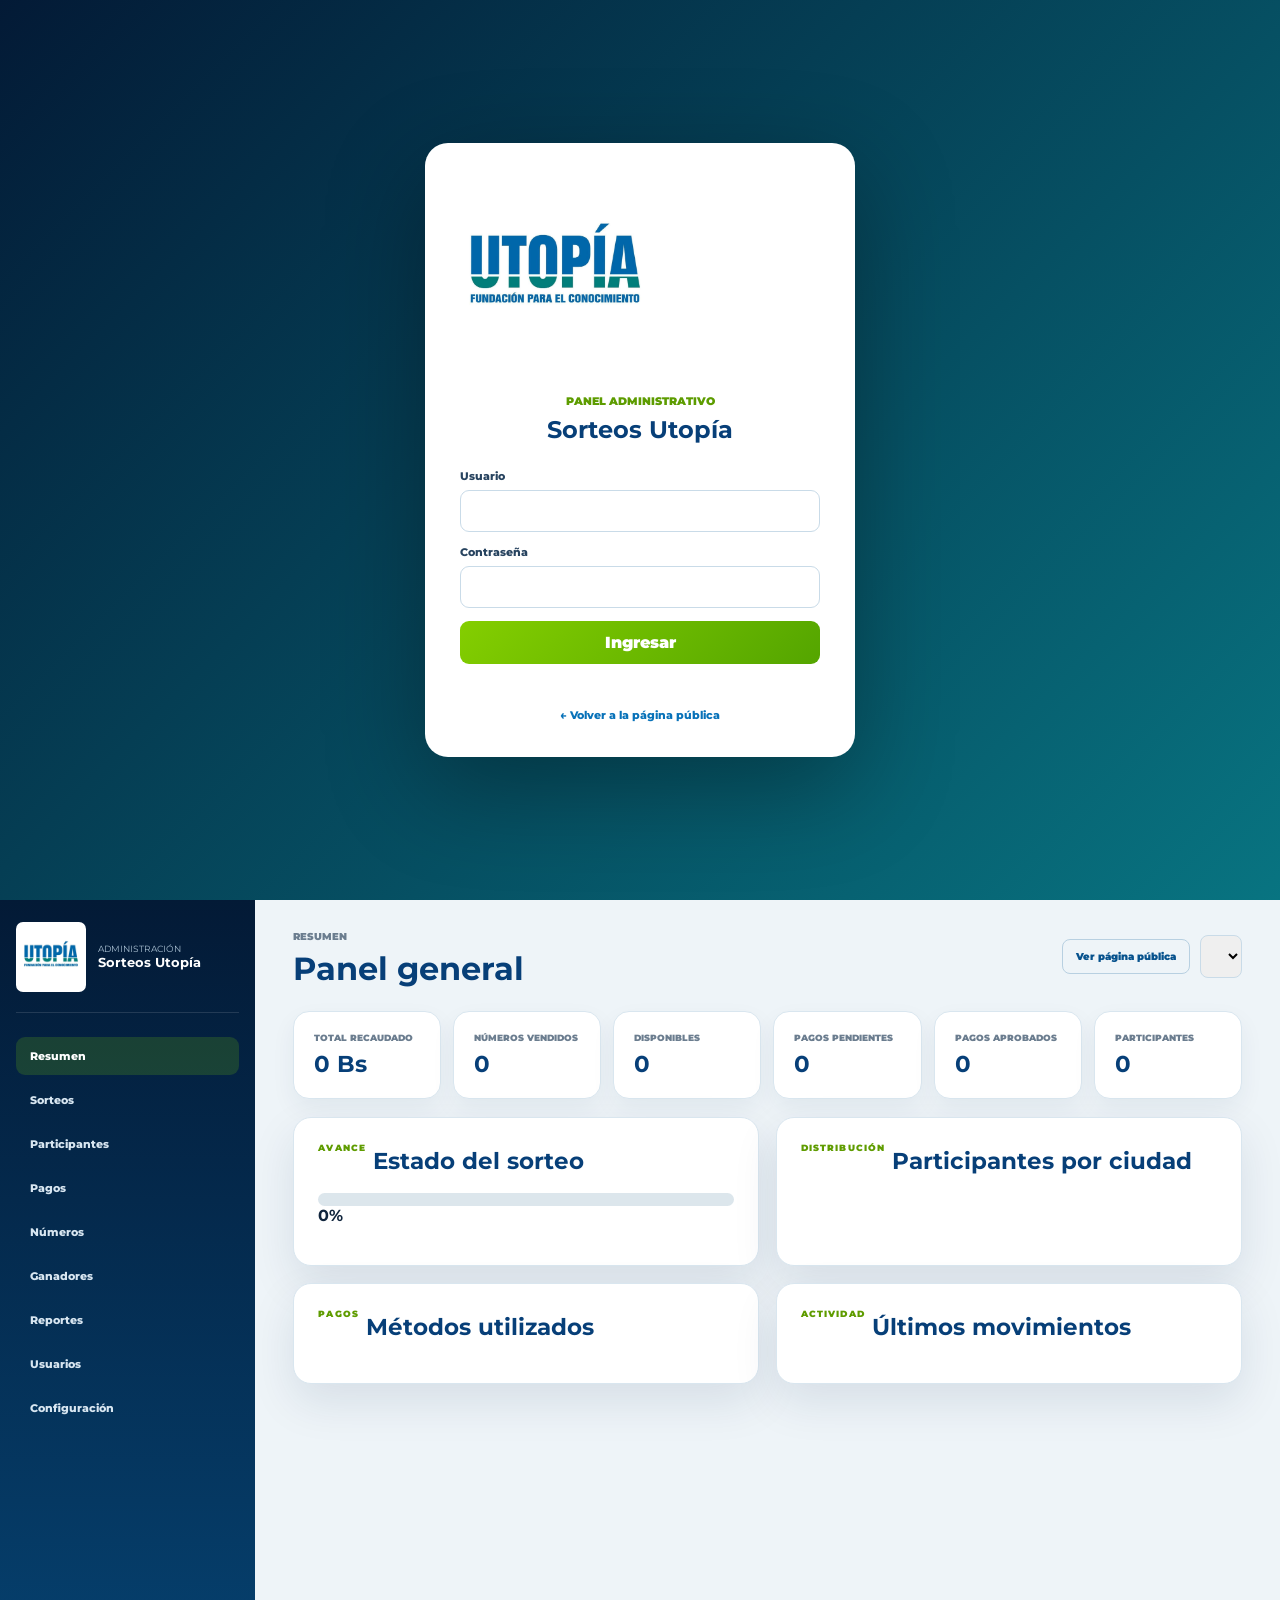
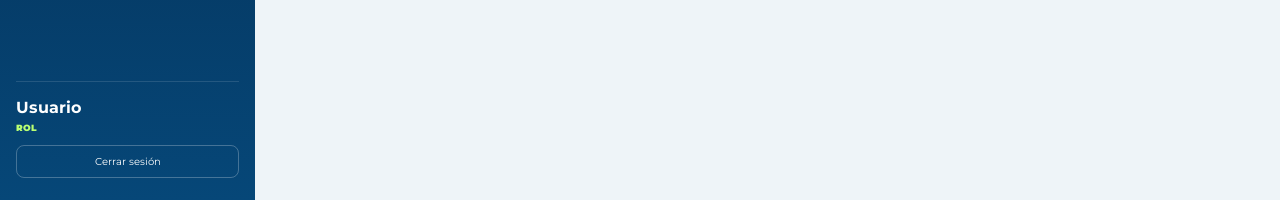
==== admin.html @ ec2469f5 "Add files via upload" ====
<!doctype html>
<html lang="es">
<head>
  <meta charset="utf-8">
  <meta name="viewport" content="width=device-width, initial-scale=1">
  <meta name="theme-color" content="#052f5f">
  <title>Administración | Sorteos Utopía</title>
  <link rel="preconnect" href="https://fonts.googleapis.com">
  <link rel="preconnect" href="https://fonts.gstatic.com" crossorigin>
  <link href="https://fonts.googleapis.com/css2?family=Montserrat:wght@400;500;600;700;800;900&display=swap" rel="stylesheet">
  <link rel="stylesheet" href="admin.css">
</head>
<body>
  <section class="login-screen" id="loginScreen">
    <form class="login-card" id="loginForm">
      <img src="assets/logo-utopia.png.jpeg" alt="Fundación Utopía">
      <span>Panel administrativo</span>
      <h1>Sorteos Utopía</h1>
      <label>Usuario<input id="loginUser" required autocomplete="username"></label>
      <label>Contraseña<input id="loginPassword" type="password" required autocomplete="current-password"></label>
      <button type="submit">Ingresar</button>
      <p id="loginMessage"></p>
      <a href="index.html">← Volver a la página pública</a>
    </form>
  </section>

  <div class="admin-shell" id="adminShell" hidden>
    <aside class="sidebar">
      <div class="sidebar-brand">
        <img src="assets/logo-utopia.png.jpeg" alt="Fundación Utopía">
        <div><small>Administración</small><strong>Sorteos Utopía</strong></div>
      </div>

      <nav id="adminNav">
        <button data-view="dashboard" class="active">Resumen</button>
        <button data-view="raffles">Sorteos</button>
        <button data-view="participants">Participantes</button>
        <button data-view="payments">Pagos</button>
        <button data-view="numbers">Números</button>
        <button data-view="winners">Ganadores</button>
        <button data-view="reports">Reportes</button>
        <button data-view="users">Usuarios</button>
        <button data-view="settings">Configuración</button>
      </nav>

      <div class="sidebar-user">
        <strong id="sessionName">Usuario</strong>
        <span id="sessionRole">ROL</span>
        <button id="logoutButton" type="button">Cerrar sesión</button>
      </div>
    </aside>

    <main class="admin-main">
      <header class="admin-header">
        <div>
          <small id="currentViewLabel">Resumen</small>
          <h1 id="currentViewTitle">Panel general</h1>
        </div>
        <div class="header-actions">
          <a href="index.html" target="_blank">Ver página pública</a>
          <select id="adminRaffleSelect"></select>
        </div>
      </header>

      <section class="admin-view active" id="view-dashboard">
        <div class="metric-grid">
          <article><small>Total recaudado</small><strong id="dashRevenue">0 Bs</strong></article>
          <article><small>Números vendidos</small><strong id="dashSold">0</strong></article>
          <article><small>Disponibles</small><strong id="dashAvailable">0</strong></article>
          <article><small>Pagos pendientes</small><strong id="dashPending">0</strong></article>
          <article><small>Pagos aprobados</small><strong id="dashApproved">0</strong></article>
          <article><small>Participantes</small><strong id="dashParticipants">0</strong></article>
        </div>

        <div class="dashboard-grid">
          <article class="panel">
            <div class="panel-heading"><div><small>Avance</small><h2>Estado del sorteo</h2></div></div>
            <div class="large-progress"><span id="dashProgressBar"></span></div>
            <strong id="dashProgressText">0%</strong>
            <div class="status-list" id="dashStatusList"></div>
          </article>

          <article class="panel">
            <div class="panel-heading"><div><small>Distribución</small><h2>Participantes por ciudad</h2></div></div>
            <div id="cityStats" class="bar-list"></div>
          </article>

          <article class="panel">
            <div class="panel-heading"><div><small>Pagos</small><h2>Métodos utilizados</h2></div></div>
            <div id="paymentMethodStats" class="bar-list"></div>
          </article>

          <article class="panel">
            <div class="panel-heading"><div><small>Actividad</small><h2>Últimos movimientos</h2></div></div>
            <div id="auditPreview" class="audit-list"></div>
          </article>
        </div>
      </section>

      <section class="admin-view" id="view-raffles">
        <div class="two-column">
          <article class="panel">
            <div class="panel-heading">
              <div><small>Configuración</small><h2>Datos del sorteo</h2></div>
              <button id="newRaffleButton" type="button">Nuevo sorteo</button>
            </div>
            <form id="raffleForm" class="admin-form">
              <input id="raffleId" type="hidden">
              <label>Nombre del sorteo<input id="raffleName" required></label>
              <label>Fecha y hora<input id="raffleDate" type="datetime-local" required></label>
              <label>Precio por número<input id="rafflePrice" type="number" min="0" step="0.01" required></label>
              <label>Moneda<input id="raffleCurrency" value="Bs" required></label>
              <label>Total de números<input id="raffleTotal" type="number" min="1" required></label>
              <label>Estado<select id="raffleStatus"><option>ACTIVO</option><option>PAUSADO</option><option>FINALIZADO</option><option>CANCELADO</option></select></label>
              <label class="full">Descripción<textarea id="raffleDescription" rows="3"></textarea></label>
              <label>Proyecto beneficiado<input id="raffleProjectTitle"></label>
              <label>Meta económica<input id="raffleGoal" type="number" min="0" step="0.01"></label>
              <label class="full">Descripción del proyecto<textarea id="raffleProjectDescription" rows="3"></textarea></label>
              <div class="form-actions full">
                <button type="submit">Guardar sorteo</button>
                <button id="duplicateRaffle" class="secondary" type="button">Duplicar</button>
              </div>
              <p id="raffleMessage" class="form-message full"></p>
            </form>
          </article>

          <article class="panel">
            <div class="panel-heading"><div><small>Premios</small><h2>Configuración de premios</h2></div></div>
            <div id="adminPrizeList"></div>
          </article>
        </div>
      </section>

      <section class="admin-view" id="view-participants">
        <article class="panel">
          <div class="panel-heading">
            <div><small>Base de datos</small><h2>Participantes</h2></div>
            <button id="exportParticipants" type="button">Descargar CSV</button>
          </div>
          <div class="filters">
            <input id="participantSearch" placeholder="Buscar por nombre, teléfono, correo o número">
            <select id="participantStatusFilter"><option value="">Todos los estados</option><option>PENDIENTE</option><option>COMPROBANTE_RECIBIDO</option><option>EN_REVISION</option><option>APROBADO</option><option>RECHAZADO</option><option>VENCIDO</option></select>
            <button id="searchParticipants" type="button">Buscar</button>
          </div>
          <div class="table-wrap"><table><thead><tr><th>Código</th><th>Participante</th><th>Números</th><th>Contacto</th><th>Estado</th><th>Fecha</th><th>Acciones</th></tr></thead><tbody id="participantsTable"></tbody></table></div>
        </article>
      </section>

      <section class="admin-view" id="view-payments">
        <article class="panel">
          <div class="panel-heading"><div><small>Validación</small><h2>Pagos y comprobantes</h2></div></div>
          <div class="filters">
            <select id="paymentStatusFilter"><option value="">Todos</option><option>COMPROBANTE_RECIBIDO</option><option>EN_REVISION</option><option>APROBADO</option><option>RECHAZADO</option><option>VENCIDO</option></select>
            <button id="refreshPayments" type="button">Actualizar</button>
          </div>
          <div id="paymentCards" class="payment-cards"></div>
        </article>
      </section>

      <section class="admin-view" id="view-numbers">
        <article class="panel">
          <div class="panel-heading"><div><small>Control</small><h2>Gestión de números</h2></div></div>
          <div class="number-admin-toolbar">
            <input id="adminNumberSearch" inputmode="numeric" placeholder="Buscar número">
            <button id="adminSearchNumber" type="button">Buscar</button>
            <button id="adminRefreshNumbers" type="button">Actualizar</button>
          </div>
          <div class="admin-legend"><span><i class="available"></i>Disponible</span><span><i class="reserved"></i>Reservado</span><span><i class="review"></i>En revisión</span><span><i class="sold"></i>Vendido</span><span><i class="blocked"></i>Bloqueado</span></div>
          <div id="adminNumberGrid" class="admin-number-grid"></div>
          <div class="ticket-pagination"><button id="adminNumberPrev" type="button">← Anterior</button><strong id="adminNumberPageLabel">Página 1</strong><button id="adminNumberNext" type="button">Siguiente →</button></div>
        </article>
      </section>

      <section class="admin-view" id="view-winners">
        <div class="two-column">
          <article class="panel">
            <div class="panel-heading"><div><small>Selección transparente</small><h2>Realizar sorteo</h2></div></div>
            <label>Premio<select id="drawPrizeSelect"></select></label>
            <div id="drawPreview" class="draw-preview"></div>
            <button id="loadDrawPreview" type="button">Preparar sorteo</button>
            <button id="runDraw" class="draw-button" type="button">Realizar sorteo</button>
            <p id="drawMessage" class="form-message"></p>
          </article>

          <article class="panel">
            <div class="panel-heading"><div><small>Publicación</small><h2>Resultados y contenidos</h2></div></div>
            <div id="resultsList"></div>
          </article>
        </div>
      </section>

      <section class="admin-view" id="view-reports">
        <article class="panel">
          <div class="panel-heading">
            <div><small>Estadísticas</small><h2>Reportes del sorteo</h2></div>
            <div><button id="reportCsv" type="button">CSV</button><button id="reportExcel" type="button">Excel</button><button id="reportPrint" type="button">Imprimir / PDF</button></div>
          </div>
          <div id="reportContent" class="report-content"></div>
        </article>
      </section>

      <section class="admin-view" id="view-users">
        <div class="two-column">
          <article class="panel">
            <div class="panel-heading"><div><small>Accesos</small><h2>Usuarios y roles</h2></div></div>
            <div id="usersTable"></div>
          </article>
          <article class="panel">
            <div class="panel-heading"><div><small>Nuevo acceso</small><h2>Crear usuario</h2></div></div>
            <form id="userForm" class="admin-form">
              <label>Usuario<input id="newUsername" required></label>
              <label>Nombre completo<input id="newUserName" required></label>
              <label>Correo<input id="newUserEmail" type="email"></label>
              <label>Rol<select id="newUserRole"><option>ADMINISTRADOR</option><option>OPERADOR</option><option>FINANZAS</option><option>COMUNICACION</option><option>AUDITOR</option></select></label>
              <label class="full">Contraseña temporal<input id="newUserPassword" type="password" required></label>
              <button type="submit" class="full">Crear usuario</button>
              <p id="userMessage" class="form-message full"></p>
            </form>
          </article>
        </div>
      </section>

      <section class="admin-view" id="view-settings">
        <div class="two-column">
          <article class="panel">
            <div class="panel-heading"><div><small>Sesión</small><h2>Seguridad</h2></div></div>
            <p>El acceso administrativo usa usuario, contraseña cifrada y sesiones temporales.</p>
            <button id="changeOwnPassword" type="button">Cambiar mi contraseña</button>
          </article>
          <article class="panel">
            <div class="panel-heading"><div><small>Auditoría</small><h2>Registro de movimientos</h2></div></div>
            <div id="auditFull" class="audit-list"></div>
          </article>
        </div>
      </section>
    </main>
  </div>

  <dialog id="participantModal" class="admin-modal">
    <form id="participantEditForm">
      <button class="modal-close" type="button" data-close-modal>×</button>
      <h2>Editar participante</h2>
      <input id="editParticipationCode" type="hidden">
      <label>Nombre<input id="editName"></label>
      <label>WhatsApp<input id="editPhone"></label>
      <label>Correo<input id="editEmail"></label>
      <label>Ciudad<input id="editCity"></label>
      <label>Cédula<input id="editIdentity"></label>
      <label>Observaciones<textarea id="editNotes" rows="3"></textarea></label>
      <button type="submit">Guardar cambios</button>
    </form>
  </dialog>

  <dialog id="numberModal" class="admin-modal">
    <div>
      <button class="modal-close" type="button" data-close-modal>×</button>
      <h2 id="numberModalTitle">Número</h2>
      <div id="numberModalInfo"></div>
      <div class="modal-actions">
        <button id="blockNumber" type="button">Bloquear</button>
        <button id="releaseNumber" type="button" class="danger">Liberar</button>
        <button id="assignNumber" type="button">Asignar manualmente</button>
      </div>
    </div>
  </dialog>

  <script src="config.js"></script>
  <script src="admin.js"></script>
</body>
</html>
---- admin.css ----
:root{--navy:#031a36;--navy2:#063b70;--blue:#0872b9;--green:#72bd00;--red:#c7372d;--yellow:#f4b400;--review:#1687d9;--text:#10253d;--muted:#6b7d8f;--line:#d9e6ef;--surface:#eef4f8;--white:#fff;--shadow:0 18px 45px rgba(3,43,82,.1)}
*{box-sizing:border-box}body{margin:0;font-family:"Montserrat",system-ui,sans-serif;color:var(--text);background:var(--surface)}button,input,select,textarea{font:inherit}button{cursor:pointer}a{text-decoration:none;color:inherit}.login-screen{min-height:100vh;display:grid;place-items:center;padding:20px;background:linear-gradient(135deg,#031a36,#087481)}.login-card{width:min(430px,100%);padding:35px;border-radius:23px;background:white;box-shadow:0 30px 100px rgba(0,0,0,.32)}.login-card img{width:190px;margin:auto}.login-card>span{display:block;margin-top:22px;color:#5d9c00;font-size:11px;font-weight:900;text-transform:uppercase;text-align:center}.login-card h1{margin:7px 0 25px;color:#073f78;text-align:center}.login-card label,.admin-form label,.admin-view label{display:grid;gap:7px;margin-bottom:13px;color:#27435f;font-size:11px;font-weight:800}.login-card input,.admin-form input,.admin-form select,.admin-form textarea,.filters input,.filters select,.number-admin-toolbar input,.admin-view>label select{width:100%;padding:13px;border:1px solid #c9dbe8;border-radius:9px;outline:none}.login-card button,.panel button,.admin-form button,.filters button,.number-admin-toolbar button{padding:12px 15px;border:0;border-radius:9px;color:white;background:#0872b9;font-weight:900}.login-card button{width:100%;background:linear-gradient(135deg,#84ce00,#54a500)}.login-card p{min-height:20px;color:#b42318;text-align:center;font-size:12px;font-weight:700}.login-card a{display:block;margin-top:12px;color:#0872b9;text-align:center;font-size:11px;font-weight:800}
.admin-shell{min-height:100vh;display:grid;grid-template-columns:255px 1fr}.sidebar{position:sticky;top:0;height:100vh;padding:22px 16px;display:grid;grid-template-rows:auto 1fr auto;color:white;background:linear-gradient(180deg,#031a36,#064778)}.sidebar-brand{display:flex;align-items:center;gap:12px;padding-bottom:20px;border-bottom:1px solid rgba(255,255,255,.12)}.sidebar-brand img{width:70px;padding:5px;border-radius:7px;background:white}.sidebar-brand div{display:grid}.sidebar-brand small{color:#a9bfd1;font-size:9px;text-transform:uppercase}.sidebar-brand strong{font-size:13px}.sidebar nav{display:grid;align-content:start;gap:6px;margin-top:24px}.sidebar nav button{padding:12px 14px;border:0;border-radius:9px;color:#d8e6f1;background:transparent;text-align:left;font-size:11px;font-weight:800}.sidebar nav button.active,.sidebar nav button:hover{color:white;background:rgba(126,208,0,.18)}.sidebar-user{padding-top:16px;border-top:1px solid rgba(255,255,255,.12);display:grid;gap:5px}.sidebar-user span{color:#baff72;font-size:9px;font-weight:900}.sidebar-user button{margin-top:7px;padding:9px;border:1px solid rgba(255,255,255,.25);border-radius:8px;color:white;background:transparent;font-size:10px}
.admin-main{padding:25px clamp(18px,3vw,44px) 60px;min-width:0}.admin-header{display:flex;justify-content:space-between;align-items:center;gap:20px;margin-bottom:23px}.admin-header small{color:#6b7d8f;font-size:10px;font-weight:900;text-transform:uppercase}.admin-header h1{margin:5px 0 0;color:#073f78}.header-actions{display:flex;align-items:center;gap:10px}.header-actions a{padding:10px 13px;border:1px solid #b8d0e1;border-radius:8px;color:#07528d;font-size:10px;font-weight:900}.header-actions select{padding:10px;border:1px solid #c9dbe8;border-radius:8px}
.admin-view{display:none}.admin-view.active{display:block}.metric-grid{display:grid;grid-template-columns:repeat(6,1fr);gap:12px;margin-bottom:18px}.metric-grid article{padding:20px;border:1px solid var(--line);border-radius:16px;background:white;box-shadow:0 10px 25px rgba(3,43,82,.06)}.metric-grid small{display:block;color:var(--muted);font-size:9px;font-weight:900;text-transform:uppercase}.metric-grid strong{display:block;margin-top:7px;color:#073f78;font-size:23px}
.dashboard-grid{display:grid;grid-template-columns:repeat(2,1fr);gap:17px}.panel{padding:24px;border:1px solid var(--line);border-radius:18px;background:white;box-shadow:var(--shadow)}.panel-heading{display:flex;justify-content:space-between;align-items:center;gap:16px;margin-bottom:18px}.panel-heading small{color:#5f9c00;font-size:9px;font-weight:900;text-transform:uppercase;letter-spacing:.12em}.panel-heading h2{margin:5px 0 0;color:#073f78;font-size:23px}.panel-heading>div:last-child{display:flex;gap:7px}.panel button.secondary{color:#07528d;background:#edf5fa;border:1px solid #b8d1e2}.large-progress{height:13px;overflow:hidden;border-radius:99px;background:#dce6ec}.large-progress span{display:block;height:100%;width:0;background:linear-gradient(90deg,#008c88,#72bd00)}.status-list,.bar-list,.audit-list{display:grid;gap:9px;margin-top:16px}.status-list div,.bar-list div,.audit-list article{padding:10px 12px;border-radius:9px;background:#f4f8fb}.status-list div,.bar-list div{display:flex;justify-content:space-between;gap:15px;font-size:11px}.audit-list article{font-size:10px;line-height:1.5}.audit-list strong{display:block;color:#073f78}.two-column{display:grid;grid-template-columns:1.1fr .9fr;gap:18px}.admin-form{display:grid;grid-template-columns:repeat(2,1fr);gap:12px}.admin-form label{margin:0}.admin-form .full{grid-column:1/-1}.form-actions{display:flex;gap:8px}.form-message{min-height:20px;color:#b42318;font-size:11px;font-weight:800}.filters{display:grid;grid-template-columns:1fr 220px auto;gap:9px;margin-bottom:16px}.table-wrap{overflow-x:auto}table{width:100%;border-collapse:collapse}th,td{padding:12px 10px;border-bottom:1px solid #e3ebf1;text-align:left;font-size:10px;vertical-align:top}th{color:#4f667b;background:#f3f7fa;text-transform:uppercase}.table-actions{display:flex;flex-wrap:wrap;gap:5px}.table-actions button{padding:6px 8px;font-size:9px}.payment-cards{display:grid;grid-template-columns:repeat(2,1fr);gap:13px}.payment-card{padding:17px;border:1px solid var(--line);border-radius:14px;background:#f9fbfc}.payment-card header{display:flex;justify-content:space-between;gap:15px}.payment-card h3{margin:0;color:#073f78;font-size:15px}.payment-card p{color:var(--muted);font-size:10px;line-height:1.5}.payment-card .actions{display:flex;flex-wrap:wrap;gap:6px}.payment-card .approve{background:#4aa600}.payment-card .reject{background:#c7372d}.payment-card .review{background:#1687d9}.number-admin-toolbar{display:grid;grid-template-columns:1fr auto auto;gap:8px;margin-bottom:13px}.admin-legend{display:flex;flex-wrap:wrap;gap:12px;margin-bottom:13px}.admin-legend span{display:flex;align-items:center;gap:6px;font-size:10px;font-weight:800;color:#536779}.admin-legend i{width:12px;height:12px;border-radius:3px}.available{background:#72bd00}.reserved{background:#f4b400}.review{background:#1687d9}.sold{background:#c7372d}.blocked{background:#7c8793}.admin-number-grid{display:grid;grid-template-columns:repeat(10,1fr);gap:7px}.admin-number-grid button{min-height:42px;padding:5px;border:0;border-radius:8px;color:white;font-size:10px;font-weight:900}.ticket-pagination{display:flex;justify-content:space-between;align-items:center;margin-top:14px}.draw-preview{margin:14px 0;padding:17px;border-radius:13px;background:#eef6fa}.draw-preview dl{display:grid;gap:8px}.draw-preview dl div{display:flex;justify-content:space-between}.draw-button{width:100%;margin-top:10px;padding:17px!important;background:linear-gradient(135deg,#84ce00,#54a500)!important}.result-card{padding:16px;margin-bottom:11px;border:1px solid var(--line);border-radius:13px}.result-card h3{margin:0;color:#073f78}.result-card textarea{width:100%;margin-top:9px;padding:10px;border:1px solid #c9dbe8;border-radius:8px}.result-card .actions{display:flex;flex-wrap:wrap;gap:6px;margin-top:8px}.report-content{display:grid;grid-template-columns:repeat(3,1fr);gap:12px}.report-card{padding:17px;border:1px solid var(--line);border-radius:13px}.report-card small{color:var(--muted);font-size:9px;font-weight:900;text-transform:uppercase}.report-card strong{display:block;margin-top:6px;color:#073f78;font-size:22px}.user-row{display:grid;grid-template-columns:1fr auto;gap:12px;padding:13px;border-bottom:1px solid #e3ebf1}.user-row small{color:var(--muted)}.admin-modal{width:min(560px,calc(100% - 25px));padding:0;border:0;border-radius:18px}.admin-modal::backdrop{background:rgba(2,18,38,.72)}.admin-modal>form,.admin-modal>div{position:relative;padding:27px}.admin-modal h2{color:#073f78}.modal-close{position:absolute;right:12px;top:11px;width:38px;height:38px;border:0;border-radius:50%;background:#eaf3f8;color:#073f78;font-size:24px}.modal-actions{display:flex;flex-wrap:wrap;gap:8px}.modal-actions .danger{background:#c7372d}
@media print{.sidebar,.admin-header,.panel-heading button,.header-actions{display:none!important}.admin-shell{display:block}.admin-main{padding:0}.admin-view{display:none!important}#view-reports{display:block!important}.panel{box-shadow:none;border:0}}
@media(max-width:1100px){.metric-grid{grid-template-columns:repeat(3,1fr)}.two-column{grid-template-columns:1fr}.payment-cards{grid-template-columns:1fr}.admin-number-grid{grid-template-columns:repeat(8,1fr)}}
@media(max-width:800px){.admin-shell{grid-template-columns:1fr}.sidebar{position:static;height:auto;grid-template-rows:auto auto auto}.sidebar nav{grid-template-columns:repeat(3,1fr)}.sidebar nav button{text-align:center}.admin-header{align-items:flex-start;flex-direction:column}.metric-grid{grid-template-columns:repeat(2,1fr)}.dashboard-grid{grid-template-columns:1fr}.filters{grid-template-columns:1fr}.admin-form{grid-template-columns:1fr}.admin-form .full{grid-column:auto}.admin-number-grid{grid-template-columns:repeat(5,1fr)}.report-content{grid-template-columns:1fr 1fr}}
@media(max-width:520px){.sidebar nav{grid-template-columns:repeat(2,1fr)}.admin-main{padding-inline:12px}.metric-grid{grid-template-columns:1fr}.report-content{grid-template-columns:1fr}}
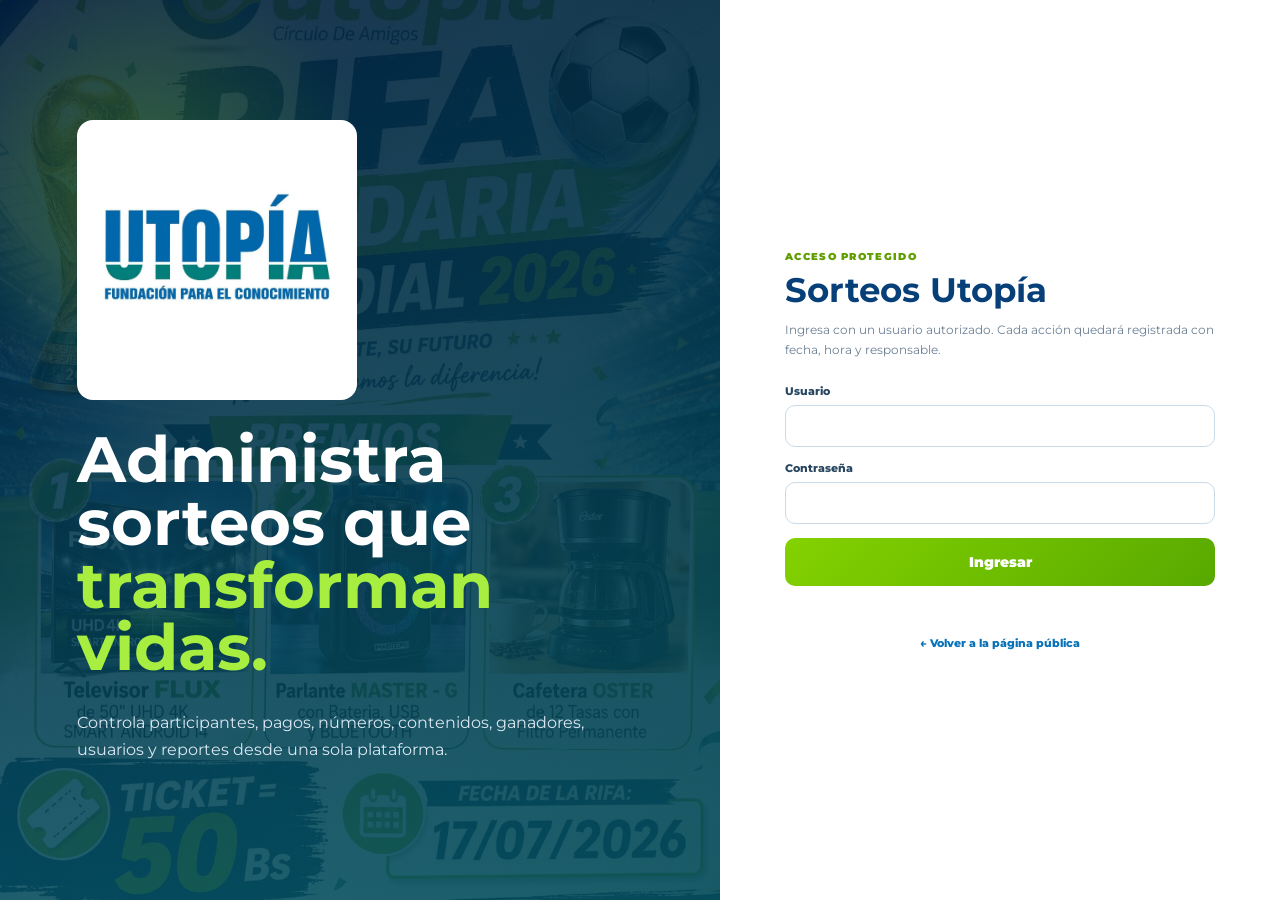
==== commit 7b9022aa: "Update admin.html" ====
--- a/admin.html
+++ b/admin.html
@@ -4,24 +4,81 @@
   <meta charset="utf-8">
   <meta name="viewport" content="width=device-width, initial-scale=1">
   <meta name="theme-color" content="#052f5f">
-  <title>Administración | Sorteos Utopía</title>
+  <meta name="description" content="Panel administrativo de Sorteos Utopía">
+  <title>Panel administrativo | Sorteos Utopía</title>
   <link rel="preconnect" href="https://fonts.googleapis.com">
   <link rel="preconnect" href="https://fonts.gstatic.com" crossorigin>
   <link href="https://fonts.googleapis.com/css2?family=Montserrat:wght@400;500;600;700;800;900&display=swap" rel="stylesheet">
-  <link rel="stylesheet" href="admin.css">
+  <style>
+    :root{
+      --navy:#03254b;--navy-2:#063e72;--blue:#0b70b7;--teal:#078985;
+      --green:#78c900;--green-dark:#599b00;--red:#c9362d;--yellow:#f0b400;
+      --review:#1686d9;--gray:#7d8997;--text:#123a69;--muted:#6b7f94;
+      --line:#d8e5ee;--surface:#eef4f8;--white:#fff;--shadow:0 18px 45px rgba(3,43,82,.10);
+    }
+    *{box-sizing:border-box}
+    [hidden]{display:none!important}
+    html{scroll-behavior:smooth}
+    body{margin:0;font-family:"Montserrat",system-ui,sans-serif;color:var(--text);background:var(--surface)}
+    button,input,select,textarea{font:inherit}
+    button{cursor:pointer}
+    button:disabled{opacity:.55;cursor:not-allowed}
+    a{text-decoration:none;color:inherit}
+    img{display:block;max-width:100%}
+    .sr-only{position:absolute;width:1px;height:1px;overflow:hidden;clip:rect(0,0,0,0)}
+    .toast{position:fixed;right:18px;bottom:18px;z-index:1000;max-width:430px;padding:14px 17px;border-radius:14px;color:white;background:#064b7b;box-shadow:0 18px 40px rgba(0,0,0,.25);font-size:12px;font-weight:700;transform:translateY(130%);opacity:0;transition:.25s}
+    .toast.show{transform:translateY(0);opacity:1}.toast.error{background:#a7251f}.toast.success{background:#368900}
+
+    /* LOGIN */
+    .login-screen{min-height:100vh;display:grid;grid-template-columns:minmax(0,1fr) minmax(420px,560px);background:linear-gradient(135deg,#021b37,#076273)}
+    .login-visual{position:relative;overflow:hidden;padding:clamp(35px,6vw,90px);display:grid;align-content:center;color:white;background:radial-gradient(circle at 20% 20%,rgba(126,209,0,.27),transparent 24%),linear-gradient(145deg,rgba(2,28,58,.9),rgba(6,102,112,.88)),url('assets/rifa-solidaria-2026.png') center/cover}
+    .login-visual:after{content:"";position:absolute;inset:0;background:linear-gradient(90deg,transparent,rgba(2,20,42,.28))}
+    .login-visual>*{position:relative;z-index:1}.login-visual img{width:min(280px,70%);padding:14px;border-radius:16px;background:white}.login-visual h2{max-width:780px;margin:28px 0 14px;font-size:clamp(35px,5vw,72px);line-height:.98}.login-visual h2 span{color:#a7ee41}.login-visual p{max-width:650px;color:#d9e7f2;line-height:1.7}
+    .login-panel{display:grid;place-items:center;padding:26px;background:white}.login-card{width:min(100%,430px)}.login-card>span{display:block;color:#609e00;font-size:10px;font-weight:900;text-transform:uppercase;letter-spacing:.13em}.login-card h1{margin:6px 0 9px;color:#073f78;font-size:34px}.login-card>p{margin:0 0 25px;color:var(--muted);line-height:1.6;font-size:12px}.login-card label,.form-label{display:grid;gap:7px;margin-bottom:14px;color:#294761;font-size:11px;font-weight:800}.login-card input,.input,.select,.textarea{width:100%;padding:13px;border:1px solid #c9dbe8;border-radius:10px;outline:none;color:var(--text);background:white}.login-card input:focus,.input:focus,.select:focus,.textarea:focus{border-color:#0b70b7;box-shadow:0 0 0 3px rgba(11,112,183,.1)}.login-card button,.btn{display:inline-flex;align-items:center;justify-content:center;gap:7px;padding:12px 15px;border:0;border-radius:10px;color:white;background:#0b70b7;font-size:11px;font-weight:900}.login-card>button{width:100%;padding:15px;background:linear-gradient(135deg,#84d200,#58a900);font-size:14px}.login-message{min-height:22px;margin:12px 0!important;color:#b42318!important;text-align:center;font-weight:800}.login-card a{display:block;margin-top:16px;color:#0872b9;text-align:center;font-size:11px;font-weight:800}
+
+    /* LAYOUT */
+    .admin-shell{min-height:100vh;display:grid;grid-template-columns:270px minmax(0,1fr)}
+    .sidebar{position:sticky;top:0;height:100vh;display:grid;grid-template-rows:auto 1fr auto;padding:22px 16px;color:white;background:linear-gradient(180deg,#021d3d,#064875)}
+    .sidebar-brand{display:flex;align-items:center;gap:12px;padding:0 4px 20px;border-bottom:1px solid rgba(255,255,255,.12)}.sidebar-brand img{width:72px;height:72px;object-fit:contain;padding:6px;border-radius:10px;background:white}.sidebar-brand small{display:block;color:#9eb7cc;font-size:8px;text-transform:uppercase}.sidebar-brand strong{font-size:13px}
+    .sidebar nav{display:grid;align-content:start;gap:5px;margin-top:20px;overflow:auto}.sidebar nav button{display:flex;align-items:center;gap:10px;padding:12px 14px;border:0;border-radius:10px;color:#d7e5f0;background:transparent;text-align:left;font-size:11px;font-weight:800}.sidebar nav button:hover,.sidebar nav button.active{color:white;background:rgba(123,205,0,.18)}.nav-icon{width:22px;text-align:center;font-size:15px}
+    .sidebar-user{padding:16px 6px 0;border-top:1px solid rgba(255,255,255,.12)}.sidebar-user strong{display:block}.sidebar-user span{display:block;margin-top:3px;color:#baff72;font-size:9px;font-weight:900}.sidebar-user button{width:100%;margin-top:10px;padding:9px;border:1px solid rgba(255,255,255,.25);border-radius:9px;color:white;background:transparent;font-size:10px}
+    .admin-main{min-width:0;padding:24px clamp(16px,3vw,42px) 60px}.admin-header{position:sticky;top:0;z-index:25;display:flex;align-items:center;justify-content:space-between;gap:18px;margin:-24px calc(clamp(16px,3vw,42px)*-1) 23px;padding:17px clamp(16px,3vw,42px);border-bottom:1px solid var(--line);background:rgba(238,244,248,.94);backdrop-filter:blur(12px)}.admin-header small{color:var(--muted);font-size:9px;font-weight:900;text-transform:uppercase;letter-spacing:.12em}.admin-header h1{margin:4px 0 0;color:#073f78;font-size:clamp(24px,3vw,36px)}.header-actions{display:flex;align-items:center;gap:9px}.header-actions a,.header-actions button,.header-actions select{padding:10px 12px;border:1px solid #bfd3e1;border-radius:9px;color:#07528d;background:white;font-size:10px;font-weight:900}.mobile-menu{display:none!important}.admin-view{display:none}.admin-view.active{display:block}
+
+    /* COMMON */
+    .metric-grid{display:grid;grid-template-columns:repeat(4,minmax(0,1fr));gap:12px;margin-bottom:18px}.metric-card{position:relative;overflow:hidden;min-height:115px;padding:18px;border:1px solid var(--line);border-radius:18px;background:white;box-shadow:0 10px 26px rgba(3,43,82,.06)}.metric-card:after{content:"";position:absolute;right:-15px;bottom:-22px;width:80px;height:80px;border-radius:50%;background:rgba(8,114,185,.06)}.metric-card small{display:block;color:var(--muted);font-size:8px;font-weight:900;text-transform:uppercase;letter-spacing:.08em}.metric-card strong{display:block;margin-top:9px;color:#073f78;font-size:25px}.metric-card em{display:block;margin-top:5px;color:#5b7286;font-size:9px;font-style:normal}.dashboard-grid,.two-column{display:grid;grid-template-columns:repeat(2,minmax(0,1fr));gap:17px}.panel{padding:22px;border:1px solid var(--line);border-radius:19px;background:white;box-shadow:var(--shadow)}.panel-heading{display:flex;justify-content:space-between;align-items:center;gap:12px;margin-bottom:17px}.panel-heading small{display:block;color:#629f00;font-size:8px;font-weight:900;text-transform:uppercase;letter-spacing:.13em}.panel-heading h2{margin:5px 0 0;color:#073f78;font-size:22px}.panel-heading-actions{display:flex;flex-wrap:wrap;gap:7px}.btn{padding:10px 12px}.btn.green{background:#62aa00}.btn.red{background:#bd3028}.btn.yellow{color:#604900;background:#f0b400}.btn.gray{color:#07528d;background:#edf5fa;border:1px solid #bdd3e2}.btn.dark{background:#052f5f}.btn.small{padding:7px 9px;font-size:9px}.btn.full{width:100%}.button-row{display:flex;flex-wrap:wrap;gap:8px}.status-list,.bar-list,.audit-list{display:grid;gap:8px}.status-row,.bar-row,.audit-item{padding:10px 12px;border-radius:10px;background:#f3f7fa}.status-row,.bar-row{display:flex;justify-content:space-between;gap:15px;font-size:11px}.audit-item{font-size:10px;line-height:1.5}.audit-item strong{display:block;color:#073f78}.large-progress{height:13px;overflow:hidden;border-radius:999px;background:#dce6ec}.large-progress span{display:block;height:100%;width:0;background:linear-gradient(90deg,#008c88,#72bd00)}.progress-text{display:block;margin-top:9px;color:#073f78;font-size:25px}.empty{padding:24px;border:1px dashed #bfd0dc;border-radius:13px;color:var(--muted);text-align:center;font-size:11px}
+    .admin-form{display:grid;grid-template-columns:repeat(2,minmax(0,1fr));gap:12px}.admin-form .full{grid-column:1/-1}.admin-form label,.modal-form label{display:grid;gap:7px;color:#294761;font-size:10px;font-weight:800}.admin-form input,.admin-form select,.admin-form textarea,.filters input,.filters select,.toolbar input,.toolbar select,.modal-form input,.modal-form select,.modal-form textarea{width:100%;padding:12px;border:1px solid #c9dbe8;border-radius:9px;outline:none;background:white;color:var(--text)}.admin-form input:focus,.admin-form select:focus,.admin-form textarea:focus,.filters input:focus,.filters select:focus,.toolbar input:focus,.toolbar select:focus,.modal-form input:focus,.modal-form select:focus,.modal-form textarea:focus{border-color:#0872b9;box-shadow:0 0 0 3px rgba(8,114,185,.09)}.form-message{min-height:20px;margin:8px 0 0;color:#b42318;font-size:10px;font-weight:800}.help{margin:3px 0 0;color:var(--muted);font-size:9px;line-height:1.5}.code-preview{display:flex;align-items:center;gap:7px;padding:10px;border:1px solid #d4e1eb;border-radius:10px;background:#f6f9fb}.code-preview span{width:37px;height:47px;display:grid;place-items:center;border-radius:8px;color:white;background:linear-gradient(180deg,#263e56,#071321);font-size:23px;font-weight:900}.filters,.toolbar{display:grid;grid-template-columns:1fr 220px auto;gap:9px;margin-bottom:15px}.table-wrap{overflow:auto;border:1px solid var(--line);border-radius:12px}table{width:100%;border-collapse:collapse;background:white}th,td{padding:11px 9px;border-bottom:1px solid #e4ebf0;text-align:left;font-size:9px;vertical-align:top}th{position:sticky;top:0;color:#50667a;background:#f2f6f9;text-transform:uppercase;z-index:1}.table-actions{display:flex;flex-wrap:wrap;gap:4px}.badge{display:inline-flex;padding:5px 8px;border-radius:999px;font-size:8px;font-weight:900}.badge.green{color:#2d6b00;background:#e8f6d6}.badge.blue{color:#07508a;background:#dceefb}.badge.yellow{color:#6c5100;background:#fff1bd}.badge.red{color:#91231d;background:#f9d8d4}.badge.gray{color:#4e5d69;background:#e6ebef}
+    .payment-cards,.content-grid,.prize-list,.result-list{display:grid;grid-template-columns:repeat(2,minmax(0,1fr));gap:12px}.payment-card,.content-card,.prize-card,.result-card{padding:16px;border:1px solid var(--line);border-radius:15px;background:#f9fbfc}.payment-card header,.content-card header,.prize-card header,.result-card header{display:flex;justify-content:space-between;gap:12px}.payment-card h3,.content-card h3,.prize-card h3,.result-card h3{margin:0;color:#073f78;font-size:15px}.payment-card p,.content-card p,.prize-card p,.result-card p{color:var(--muted);font-size:10px;line-height:1.55}.card-image{width:100%;height:160px;object-fit:cover;margin:10px 0;border-radius:11px;background:#e7edf2}.proof-link{display:inline-flex;margin-top:5px;color:#0872b9;font-size:10px;font-weight:900}.image-upload{display:grid;grid-template-columns:1fr auto;gap:7px;margin-top:8px}.image-upload input{font-size:9px}.inline-form{display:grid;gap:8px}.inline-form input,.inline-form textarea{width:100%;padding:10px;border:1px solid #c9dbe8;border-radius:8px}.inline-form textarea{min-height:76px}.inline-form .two{display:grid;grid-template-columns:90px 1fr;gap:8px}.number-grid{display:grid;grid-template-columns:repeat(10,minmax(0,1fr));gap:7px}.number-button{min-height:43px;padding:5px;border:0;border-radius:8px;color:white;font-size:10px;font-weight:900}.number-button.available{background:#72bd00}.number-button.reserved{background:#f0b400}.number-button.review{background:#1687d9}.number-button.sold{background:#c7372d}.number-button.blocked{background:#7c8793}.legend{display:flex;flex-wrap:wrap;gap:11px;margin-bottom:12px}.legend span{display:flex;align-items:center;gap:6px;color:#536779;font-size:9px;font-weight:800}.legend i{width:12px;height:12px;border-radius:3px}.pagination{display:flex;justify-content:space-between;align-items:center;margin-top:13px}.draw-preview{margin:13px 0;padding:15px;border-radius:12px;background:#eef6fa}.draw-preview dl{display:grid;gap:8px;margin:0}.draw-preview dl div{display:flex;justify-content:space-between;gap:14px}.draw-preview dt{color:var(--muted);font-size:10px}.draw-preview dd{margin:0;font-size:10px;font-weight:800}.draw-button{width:100%;padding:16px!important;background:linear-gradient(135deg,#84ce00,#54a500)!important}.result-card textarea{width:100%;min-height:115px;padding:10px;border:1px solid #c9dbe8;border-radius:8px}.report-content{display:grid;grid-template-columns:repeat(4,minmax(0,1fr));gap:11px}.report-card{padding:16px;border:1px solid var(--line);border-radius:13px}.report-card small{display:block;color:var(--muted);font-size:8px;font-weight:900;text-transform:uppercase}.report-card strong{display:block;margin-top:7px;color:#073f78;font-size:21px}.user-row{display:grid;grid-template-columns:1fr auto;gap:10px;padding:12px;border-bottom:1px solid #e4ebf0}.user-row small{color:var(--muted)}
+
+    /* MODALS */
+    dialog{width:min(590px,calc(100% - 24px));padding:0;border:0;border-radius:20px;box-shadow:0 30px 90px rgba(0,0,0,.32)}dialog::backdrop{background:rgba(2,18,38,.72);backdrop-filter:blur(5px)}.modal-body{position:relative;padding:25px}.modal-close{position:absolute;right:12px;top:11px;width:38px;height:38px;border:0;border-radius:50%;color:#073f78;background:#eaf3f8;font-size:23px}.modal-body h2{margin:0 0 20px;color:#073f78}.modal-form{display:grid;grid-template-columns:repeat(2,minmax(0,1fr));gap:11px}.modal-form .full{grid-column:1/-1}.modal-actions{display:flex;flex-wrap:wrap;gap:8px;margin-top:15px}
+
+    @media print{.sidebar,.admin-header,.panel-heading-actions,.no-print{display:none!important}.admin-shell{display:block}.admin-main{padding:0}.admin-view{display:none!important}#view-reports{display:block!important}.panel{box-shadow:none;border:0}.report-content{grid-template-columns:repeat(3,1fr)}}
+    @media(max-width:1180px){.metric-grid{grid-template-columns:repeat(3,1fr)}.report-content{grid-template-columns:repeat(3,1fr)}.number-grid{grid-template-columns:repeat(8,1fr)}}
+    @media(max-width:950px){.login-screen{grid-template-columns:1fr}.login-visual{display:none}.admin-shell{grid-template-columns:1fr}.sidebar{position:static;height:auto;grid-template-rows:auto auto auto}.sidebar nav{grid-template-columns:repeat(3,1fr)}.sidebar nav button{justify-content:center;text-align:center}.admin-header{position:static;margin:-24px -16px 22px;padding:14px 16px}.mobile-menu{display:inline-flex!important}.metric-grid{grid-template-columns:repeat(2,1fr)}.two-column,.dashboard-grid{grid-template-columns:1fr}.payment-cards,.content-grid,.prize-list,.result-list{grid-template-columns:1fr}.report-content{grid-template-columns:repeat(2,1fr)}}
+    @media(max-width:620px){.admin-main{padding:18px 10px 50px}.admin-header{align-items:flex-start;flex-direction:column;margin:-18px -10px 18px}.header-actions{width:100%;flex-wrap:wrap}.header-actions select{flex:1}.sidebar{padding:14px 10px}.sidebar-brand img{width:58px;height:58px}.sidebar nav{grid-template-columns:repeat(2,1fr)}.sidebar nav button{font-size:9px}.metric-grid,.admin-form,.modal-form,.report-content{grid-template-columns:1fr}.admin-form .full,.modal-form .full{grid-column:auto}.filters,.toolbar{grid-template-columns:1fr}.number-grid{grid-template-columns:repeat(5,1fr)}.panel{padding:16px}.panel-heading{align-items:flex-start;flex-direction:column}.panel-heading-actions{width:100%}.panel-heading-actions .btn{flex:1}.image-upload{grid-template-columns:1fr}.login-panel{padding:20px}.login-card h1{font-size:29px}}
+  </style>
 </head>
 <body>
+  <div id="toast" class="toast" role="status"></div>
+
   <section class="login-screen" id="loginScreen">
-    <form class="login-card" id="loginForm">
+    <div class="login-visual">
       <img src="assets/logo-utopia.png.jpeg" alt="Fundación Utopía">
-      <span>Panel administrativo</span>
-      <h1>Sorteos Utopía</h1>
-      <label>Usuario<input id="loginUser" required autocomplete="username"></label>
-      <label>Contraseña<input id="loginPassword" type="password" required autocomplete="current-password"></label>
-      <button type="submit">Ingresar</button>
-      <p id="loginMessage"></p>
-      <a href="index.html">← Volver a la página pública</a>
-    </form>
+      <h2>Administra sorteos que <span>transforman vidas.</span></h2>
+      <p>Controla participantes, pagos, números, contenidos, ganadores, usuarios y reportes desde una sola plataforma.</p>
+    </div>
+    <div class="login-panel">
+      <form class="login-card" id="loginForm">
+        <span>Acceso protegido</span>
+        <h1>Sorteos Utopía</h1>
+        <p>Ingresa con un usuario autorizado. Cada acción quedará registrada con fecha, hora y responsable.</p>
+        <label>Usuario<input id="loginUser" required autocomplete="username"></label>
+        <label>Contraseña<input id="loginPassword" type="password" required autocomplete="current-password"></label>
+        <button type="submit" id="loginButton">Ingresar</button>
+        <p id="loginMessage" class="login-message"></p>
+        <a href="index.html">← Volver a la página pública</a>
+      </form>
+    </div>
   </section>
 
   <div class="admin-shell" id="adminShell" hidden>
@@ -30,19 +87,18 @@
         <img src="assets/logo-utopia.png.jpeg" alt="Fundación Utopía">
         <div><small>Administración</small><strong>Sorteos Utopía</strong></div>
       </div>
-
       <nav id="adminNav">
-        <button data-view="dashboard" class="active">Resumen</button>
-        <button data-view="raffles">Sorteos</button>
-        <button data-view="participants">Participantes</button>
-        <button data-view="payments">Pagos</button>
-        <button data-view="numbers">Números</button>
-        <button data-view="winners">Ganadores</button>
-        <button data-view="reports">Reportes</button>
-        <button data-view="users">Usuarios</button>
-        <button data-view="settings">Configuración</button>
+        <button data-view="dashboard" class="active"><span class="nav-icon">▦</span>Resumen</button>
+        <button data-view="raffles"><span class="nav-icon">🎟</span>Sorteos</button>
+        <button data-view="content"><span class="nav-icon">✎</span>Contenido público</button>
+        <button data-view="participants"><span class="nav-icon">👥</span>Participantes</button>
+        <button data-view="payments"><span class="nav-icon">💳</span>Pagos</button>
+        <button data-view="numbers"><span class="nav-icon">#</span>Números</button>
+        <button data-view="winners"><span class="nav-icon">🏆</span>Ganadores</button>
+        <button data-view="reports"><span class="nav-icon">▥</span>Reportes</button>
+        <button data-view="users"><span class="nav-icon">🔐</span>Usuarios</button>
+        <button data-view="settings"><span class="nav-icon">⚙</span>Configuración</button>
       </nav>
-
       <div class="sidebar-user">
         <strong id="sessionName">Usuario</strong>
         <span id="sessionRole">ROL</span>
@@ -52,58 +108,36 @@
 
     <main class="admin-main">
       <header class="admin-header">
-        <div>
-          <small id="currentViewLabel">Resumen</small>
-          <h1 id="currentViewTitle">Panel general</h1>
-        </div>
+        <div><small id="currentViewLabel">Resumen</small><h1 id="currentViewTitle">Panel general</h1></div>
         <div class="header-actions">
           <a href="index.html" target="_blank">Ver página pública</a>
-          <select id="adminRaffleSelect"></select>
+          <select id="adminRaffleSelect" aria-label="Sorteo activo"></select>
         </div>
       </header>
 
       <section class="admin-view active" id="view-dashboard">
         <div class="metric-grid">
-          <article><small>Total recaudado</small><strong id="dashRevenue">0 Bs</strong></article>
-          <article><small>Números vendidos</small><strong id="dashSold">0</strong></article>
-          <article><small>Disponibles</small><strong id="dashAvailable">0</strong></article>
-          <article><small>Pagos pendientes</small><strong id="dashPending">0</strong></article>
-          <article><small>Pagos aprobados</small><strong id="dashApproved">0</strong></article>
-          <article><small>Participantes</small><strong id="dashParticipants">0</strong></article>
-        </div>
-
+          <article class="metric-card"><small>Total recaudado</small><strong id="dashRevenue">0 Bs</strong><em>Pagos aprobados</em></article>
+          <article class="metric-card"><small>Números vendidos</small><strong id="dashSold">0</strong><em id="dashPercentMini">0% del total</em></article>
+          <article class="metric-card"><small>Disponibles</small><strong id="dashAvailable">0</strong><em>Listos para reservar</em></article>
+          <article class="metric-card"><small>Reservados</small><strong id="dashReserved">0</strong><em>Reservas temporales</em></article>
+          <article class="metric-card"><small>En revisión</small><strong id="dashReview">0</strong><em>Comprobantes recibidos</em></article>
+          <article class="metric-card"><small>Pagos pendientes</small><strong id="dashPending">0</strong><em>Requieren seguimiento</em></article>
+          <article class="metric-card"><small>Pagos aprobados</small><strong id="dashApproved">0</strong><em>Participaciones confirmadas</em></article>
+          <article class="metric-card"><small>Participantes</small><strong id="dashParticipants">0</strong><em>Registros únicos</em></article>
+        </div>
         <div class="dashboard-grid">
+          <article class="panel"><div class="panel-heading"><div><small>Avance</small><h2>Estado del sorteo</h2></div></div><div class="large-progress"><span id="dashProgressBar"></span></div><strong class="progress-text" id="dashProgressText">0%</strong><div class="status-list" id="dashStatusList"></div></article>
+          <article class="panel"><div class="panel-heading"><div><small>Distribución</small><h2>Participantes por departamento</h2></div></div><div id="cityStats" class="bar-list"></div></article>
+          <article class="panel"><div class="panel-heading"><div><small>Pagos</small><h2>Métodos utilizados</h2></div></div><div id="paymentMethodStats" class="bar-list"></div></article>
+          <article class="panel"><div class="panel-heading"><div><small>Actividad</small><h2>Últimos movimientos</h2></div></div><div id="auditPreview" class="audit-list"></div></article>
+        </div>
+      </section>
+
+      <section class="admin-view" id="view-raffles">
+        <div class="two-column">
           <article class="panel">
-            <div class="panel-heading"><div><small>Avance</small><h2>Estado del sorteo</h2></div></div>
-            <div class="large-progress"><span id="dashProgressBar"></span></div>
-            <strong id="dashProgressText">0%</strong>
-            <div class="status-list" id="dashStatusList"></div>
-          </article>
-
-          <article class="panel">
-            <div class="panel-heading"><div><small>Distribución</small><h2>Participantes por ciudad</h2></div></div>
-            <div id="cityStats" class="bar-list"></div>
-          </article>
-
-          <article class="panel">
-            <div class="panel-heading"><div><small>Pagos</small><h2>Métodos utilizados</h2></div></div>
-            <div id="paymentMethodStats" class="bar-list"></div>
-          </article>
-
-          <article class="panel">
-            <div class="panel-heading"><div><small>Actividad</small><h2>Últimos movimientos</h2></div></div>
-            <div id="auditPreview" class="audit-list"></div>
-          </article>
-        </div>
-      </section>
-
-      <section class="admin-view" id="view-raffles">
-        <div class="two-column">
-          <article class="panel">
-            <div class="panel-heading">
-              <div><small>Configuración</small><h2>Datos del sorteo</h2></div>
-              <button id="newRaffleButton" type="button">Nuevo sorteo</button>
-            </div>
+            <div class="panel-heading"><div><small>Configuración</small><h2>Datos del sorteo</h2></div><div class="panel-heading-actions"><button class="btn gray" id="newRaffleButton" type="button">Nuevo</button><button class="btn gray" id="duplicateRaffle" type="button">Duplicar</button></div></div>
             <form id="raffleForm" class="admin-form">
               <input id="raffleId" type="hidden">
               <label>Nombre del sorteo<input id="raffleName" required></label>
@@ -111,63 +145,61 @@
               <label>Precio por número<input id="rafflePrice" type="number" min="0" step="0.01" required></label>
               <label>Moneda<input id="raffleCurrency" value="Bs" required></label>
               <label>Total de números<input id="raffleTotal" type="number" min="1" required></label>
+              <label>Tiempo de reserva (minutos)<input id="raffleReservationMinutes" type="number" min="1" max="1440" value="15" required></label>
               <label>Estado<select id="raffleStatus"><option>ACTIVO</option><option>PAUSADO</option><option>FINALIZADO</option><option>CANCELADO</option></select></label>
+              <label>Vista de cuadros<div class="code-preview" id="digitPreview"></div><small class="help">La cantidad de cuadros se calcula con el total de números. Para 1000 se muestran 4 cuadros.</small></label>
               <label class="full">Descripción<textarea id="raffleDescription" rows="3"></textarea></label>
               <label>Proyecto beneficiado<input id="raffleProjectTitle"></label>
               <label>Meta económica<input id="raffleGoal" type="number" min="0" step="0.01"></label>
               <label class="full">Descripción del proyecto<textarea id="raffleProjectDescription" rows="3"></textarea></label>
-              <div class="form-actions full">
-                <button type="submit">Guardar sorteo</button>
-                <button id="duplicateRaffle" class="secondary" type="button">Duplicar</button>
-              </div>
+              <label>WhatsApp público<input id="contactWhatsApp" placeholder="+59164483623"></label>
+              <label>Facebook<input id="facebookUrl" type="url"></label>
+              <label>LinkedIn<input id="linkedinUrl" type="url"></label>
+              <label>TikTok<input id="tiktokUrl" type="url"></label>
+              <div class="button-row full"><button class="btn green" type="submit">Guardar configuración</button></div>
               <p id="raffleMessage" class="form-message full"></p>
             </form>
           </article>
-
+          <article class="panel"><div class="panel-heading"><div><small>Premios</small><h2>Premios e imágenes</h2></div></div><div id="adminPrizeList" class="prize-list"></div></article>
+        </div>
+      </section>
+
+      <section class="admin-view" id="view-content">
+        <div class="two-column">
           <article class="panel">
-            <div class="panel-heading"><div><small>Premios</small><h2>Configuración de premios</h2></div></div>
-            <div id="adminPrizeList"></div>
+            <div class="panel-heading"><div><small>¿A dónde va tu aporte?</small><h2>Reseñas e imágenes</h2></div><button class="btn" id="newImpactButton" type="button">Añadir reseña</button></div>
+            <div id="impactList" class="content-grid"></div>
+          </article>
+          <article class="panel">
+            <div class="panel-heading"><div><small>Ayuda al participante</small><h2>Preguntas frecuentes</h2></div><button class="btn" id="newFaqButton" type="button">Añadir pregunta</button></div>
+            <div id="faqAdminList" class="result-list"></div>
           </article>
         </div>
       </section>
 
       <section class="admin-view" id="view-participants">
         <article class="panel">
-          <div class="panel-heading">
-            <div><small>Base de datos</small><h2>Participantes</h2></div>
-            <button id="exportParticipants" type="button">Descargar CSV</button>
-          </div>
-          <div class="filters">
-            <input id="participantSearch" placeholder="Buscar por nombre, teléfono, correo o número">
-            <select id="participantStatusFilter"><option value="">Todos los estados</option><option>PENDIENTE</option><option>COMPROBANTE_RECIBIDO</option><option>EN_REVISION</option><option>APROBADO</option><option>RECHAZADO</option><option>VENCIDO</option></select>
-            <button id="searchParticipants" type="button">Buscar</button>
-          </div>
+          <div class="panel-heading"><div><small>Base de datos</small><h2>Participantes</h2></div><div class="panel-heading-actions"><button class="btn gray" id="exportParticipants" type="button">Descargar CSV</button></div></div>
+          <div class="filters"><input id="participantSearch" placeholder="Buscar por nombre, WhatsApp, correo o número"><select id="participantStatusFilter"><option value="">Todos los estados</option><option>PENDIENTE</option><option>COMPROBANTE_RECIBIDO</option><option>EN_REVISION</option><option>APROBADO</option><option>RECHAZADO</option><option>VENCIDO</option></select><button class="btn" id="searchParticipants" type="button">Buscar</button></div>
           <div class="table-wrap"><table><thead><tr><th>Código</th><th>Participante</th><th>Números</th><th>Contacto</th><th>Estado</th><th>Fecha</th><th>Acciones</th></tr></thead><tbody id="participantsTable"></tbody></table></div>
         </article>
       </section>
 
       <section class="admin-view" id="view-payments">
         <article class="panel">
-          <div class="panel-heading"><div><small>Validación</small><h2>Pagos y comprobantes</h2></div></div>
-          <div class="filters">
-            <select id="paymentStatusFilter"><option value="">Todos</option><option>COMPROBANTE_RECIBIDO</option><option>EN_REVISION</option><option>APROBADO</option><option>RECHAZADO</option><option>VENCIDO</option></select>
-            <button id="refreshPayments" type="button">Actualizar</button>
-          </div>
+          <div class="panel-heading"><div><small>Validación</small><h2>Pagos y comprobantes</h2></div><div class="panel-heading-actions"><button class="btn green" id="cashPaymentButton" type="button">Pago en efectivo</button><button class="btn gray" id="refreshPayments" type="button">Actualizar</button></div></div>
+          <div class="filters"><input id="paymentSearch" placeholder="Buscar código, nombre, WhatsApp o número"><select id="paymentStatusFilter"><option value="">Todos</option><option>COMPROBANTE_RECIBIDO</option><option>EN_REVISION</option><option>APROBADO</option><option>RECHAZADO</option><option>VENCIDO</option></select><button class="btn" id="searchPayments" type="button">Buscar</button></div>
           <div id="paymentCards" class="payment-cards"></div>
         </article>
       </section>
 
       <section class="admin-view" id="view-numbers">
         <article class="panel">
-          <div class="panel-heading"><div><small>Control</small><h2>Gestión de números</h2></div></div>
-          <div class="number-admin-toolbar">
-            <input id="adminNumberSearch" inputmode="numeric" placeholder="Buscar número">
-            <button id="adminSearchNumber" type="button">Buscar</button>
-            <button id="adminRefreshNumbers" type="button">Actualizar</button>
-          </div>
-          <div class="admin-legend"><span><i class="available"></i>Disponible</span><span><i class="reserved"></i>Reservado</span><span><i class="review"></i>En revisión</span><span><i class="sold"></i>Vendido</span><span><i class="blocked"></i>Bloqueado</span></div>
-          <div id="adminNumberGrid" class="admin-number-grid"></div>
-          <div class="ticket-pagination"><button id="adminNumberPrev" type="button">← Anterior</button><strong id="adminNumberPageLabel">Página 1</strong><button id="adminNumberNext" type="button">Siguiente →</button></div>
+          <div class="panel-heading"><div><small>Control</small><h2>Gestión de números</h2></div><div class="panel-heading-actions"><button class="btn gray" id="adminRefreshNumbers" type="button">Actualizar</button></div></div>
+          <div class="toolbar"><input id="adminNumberSearch" inputmode="numeric" placeholder="Buscar número"><select id="numberStatusFilter"><option value="">Todos los estados</option><option value="DISPONIBLE">Disponibles</option><option value="RESERVADO">Reservados</option><option value="EN_REVISION">En revisión</option><option value="VENDIDO">Vendidos</option><option value="BLOQUEADO">Bloqueados</option></select><button class="btn" id="adminSearchNumber" type="button">Buscar</button></div>
+          <div class="legend"><span><i class="available"></i>Disponible</span><span><i class="reserved"></i>Reservado</span><span><i class="review"></i>En revisión</span><span><i class="sold"></i>Vendido</span><span><i class="blocked"></i>Bloqueado</span></div>
+          <div id="adminNumberGrid" class="number-grid"></div>
+          <div class="pagination"><button class="btn gray" id="adminNumberPrev" type="button">← Anterior</button><strong id="adminNumberPageLabel">Página 1</strong><button class="btn gray" id="adminNumberNext" type="button">Siguiente →</button></div>
         </article>
       </section>
 
@@ -175,96 +207,142 @@
         <div class="two-column">
           <article class="panel">
             <div class="panel-heading"><div><small>Selección transparente</small><h2>Realizar sorteo</h2></div></div>
-            <label>Premio<select id="drawPrizeSelect"></select></label>
-            <div id="drawPreview" class="draw-preview"></div>
-            <button id="loadDrawPreview" type="button">Preparar sorteo</button>
-            <button id="runDraw" class="draw-button" type="button">Realizar sorteo</button>
+            <label class="form-label">Premio<select class="select" id="drawPrizeSelect"></select></label>
+            <div id="drawPreview" class="draw-preview"><div class="empty">Presiona “Preparar sorteo” para validar la lista final.</div></div>
+            <div class="button-row"><button class="btn gray" id="loadDrawPreview" type="button">Preparar sorteo</button><button class="btn draw-button" id="runDraw" type="button">Realizar sorteo</button></div>
             <p id="drawMessage" class="form-message"></p>
           </article>
-
-          <article class="panel">
-            <div class="panel-heading"><div><small>Publicación</small><h2>Resultados y contenidos</h2></div></div>
-            <div id="resultsList"></div>
-          </article>
+          <article class="panel"><div class="panel-heading"><div><small>Publicación</small><h2>Resultados y contenidos</h2></div></div><div id="resultsList" class="result-list"></div></article>
         </div>
       </section>
 
       <section class="admin-view" id="view-reports">
         <article class="panel">
-          <div class="panel-heading">
-            <div><small>Estadísticas</small><h2>Reportes del sorteo</h2></div>
-            <div><button id="reportCsv" type="button">CSV</button><button id="reportExcel" type="button">Excel</button><button id="reportPrint" type="button">Imprimir / PDF</button></div>
-          </div>
+          <div class="panel-heading"><div><small>Estadísticas</small><h2>Reportes del sorteo</h2></div><div class="panel-heading-actions"><button class="btn gray" id="reportCsv" type="button">CSV</button><button class="btn gray" id="reportExcel" type="button">Excel</button><button class="btn gray" id="reportPrint" type="button">PDF / Imprimir</button></div></div>
           <div id="reportContent" class="report-content"></div>
         </article>
       </section>
 
       <section class="admin-view" id="view-users">
         <div class="two-column">
-          <article class="panel">
-            <div class="panel-heading"><div><small>Accesos</small><h2>Usuarios y roles</h2></div></div>
-            <div id="usersTable"></div>
-          </article>
-          <article class="panel">
-            <div class="panel-heading"><div><small>Nuevo acceso</small><h2>Crear usuario</h2></div></div>
-            <form id="userForm" class="admin-form">
-              <label>Usuario<input id="newUsername" required></label>
-              <label>Nombre completo<input id="newUserName" required></label>
-              <label>Correo<input id="newUserEmail" type="email"></label>
-              <label>Rol<select id="newUserRole"><option>ADMINISTRADOR</option><option>OPERADOR</option><option>FINANZAS</option><option>COMUNICACION</option><option>AUDITOR</option></select></label>
-              <label class="full">Contraseña temporal<input id="newUserPassword" type="password" required></label>
-              <button type="submit" class="full">Crear usuario</button>
-              <p id="userMessage" class="form-message full"></p>
-            </form>
-          </article>
+          <article class="panel"><div class="panel-heading"><div><small>Accesos</small><h2>Usuarios y roles</h2></div></div><div id="usersTable"></div></article>
+          <article class="panel"><div class="panel-heading"><div><small>Nuevo acceso</small><h2>Crear usuario</h2></div></div><form id="userForm" class="admin-form"><label>Usuario<input id="newUsername" required></label><label>Nombre completo<input id="newUserName" required></label><label>Correo<input id="newUserEmail" type="email"></label><label>Rol<select id="newUserRole"><option>ADMINISTRADOR</option><option>OPERADOR</option><option>FINANZAS</option><option>COMUNICACION</option><option>AUDITOR</option></select></label><label class="full">Contraseña temporal<input id="newUserPassword" type="password" minlength="8" required></label><button class="btn green full" type="submit">Crear usuario</button><p id="userMessage" class="form-message full"></p></form></article>
         </div>
       </section>
 
       <section class="admin-view" id="view-settings">
         <div class="two-column">
-          <article class="panel">
-            <div class="panel-heading"><div><small>Sesión</small><h2>Seguridad</h2></div></div>
-            <p>El acceso administrativo usa usuario, contraseña cifrada y sesiones temporales.</p>
-            <button id="changeOwnPassword" type="button">Cambiar mi contraseña</button>
-          </article>
-          <article class="panel">
-            <div class="panel-heading"><div><small>Auditoría</small><h2>Registro de movimientos</h2></div></div>
-            <div id="auditFull" class="audit-list"></div>
-          </article>
+          <article class="panel"><div class="panel-heading"><div><small>Seguridad</small><h2>Sesión y respaldo</h2></div></div><p class="help">El acceso usa usuario, contraseña cifrada, roles y sesiones temporales.</p><div class="button-row"><button class="btn" id="changeOwnPassword" type="button">Cambiar contraseña</button><button class="btn green" id="backupButton" type="button">Crear copia de seguridad</button></div><p id="settingsMessage" class="form-message"></p></article>
+          <article class="panel"><div class="panel-heading"><div><small>Auditoría</small><h2>Registro de movimientos</h2></div><button class="btn gray" id="refreshAudit" type="button">Actualizar</button></div><div id="auditFull" class="audit-list"></div></article>
         </div>
       </section>
     </main>
   </div>
 
-  <dialog id="participantModal" class="admin-modal">
-    <form id="participantEditForm">
-      <button class="modal-close" type="button" data-close-modal>×</button>
-      <h2>Editar participante</h2>
-      <input id="editParticipationCode" type="hidden">
-      <label>Nombre<input id="editName"></label>
-      <label>WhatsApp<input id="editPhone"></label>
-      <label>Correo<input id="editEmail"></label>
-      <label>Ciudad<input id="editCity"></label>
-      <label>Cédula<input id="editIdentity"></label>
-      <label>Observaciones<textarea id="editNotes" rows="3"></textarea></label>
-      <button type="submit">Guardar cambios</button>
-    </form>
-  </dialog>
-
-  <dialog id="numberModal" class="admin-modal">
-    <div>
-      <button class="modal-close" type="button" data-close-modal>×</button>
-      <h2 id="numberModalTitle">Número</h2>
-      <div id="numberModalInfo"></div>
-      <div class="modal-actions">
-        <button id="blockNumber" type="button">Bloquear</button>
-        <button id="releaseNumber" type="button" class="danger">Liberar</button>
-        <button id="assignNumber" type="button">Asignar manualmente</button>
-      </div>
-    </div>
-  </dialog>
-
-  <script src="config.js"></script>
-  <script src="admin.js"></script>
+  <dialog id="participantModal"><div class="modal-body"><button class="modal-close" type="button" data-close-modal>×</button><h2>Editar participante</h2><form id="participantEditForm" class="modal-form"><input id="editParticipationCode" type="hidden"><label>Nombre<input id="editName"></label><label>WhatsApp<input id="editPhone"></label><label>Correo<input id="editEmail" type="email"></label><label>Departamento<input id="editCity"></label><label>Cédula<input id="editIdentity"></label><label class="full">Observaciones<textarea id="editNotes" rows="3"></textarea></label><button class="btn green full" type="submit">Guardar cambios</button></form></div></dialog>
+
+  <dialog id="numberModal"><div class="modal-body"><button class="modal-close" type="button" data-close-modal>×</button><h2 id="numberModalTitle">Número</h2><div id="numberModalInfo"></div><div class="modal-actions"><button class="btn yellow" id="blockNumber" type="button">Bloquear</button><button class="btn red" id="releaseNumber" type="button">Liberar</button><button class="btn green" id="assignNumber" type="button">Asignar manualmente</button></div></div></dialog>
+
+  <dialog id="impactModal"><div class="modal-body"><button class="modal-close" type="button" data-close-modal>×</button><h2>Contenido: ¿A dónde va tu aporte?</h2><form id="impactForm" class="modal-form"><input id="impactId" type="hidden"><label>Orden<input id="impactOrder" type="number" min="1" value="1"></label><label>Estado<select id="impactActive"><option value="true">Activo</option><option value="false">Inactivo</option></select></label><label class="full">Título<input id="impactTitle" required></label><label class="full">Reseña<textarea id="impactText" rows="4"></textarea></label><label class="full">URL de imagen<input id="impactImageUrl"></label><label class="full">Subir imagen<input id="impactImageFile" type="file" accept="image/jpeg,image/png,image/webp"></label><button class="btn green full" type="submit">Guardar contenido</button></form></div></dialog>
+
+  <dialog id="faqModal"><div class="modal-body"><button class="modal-close" type="button" data-close-modal>×</button><h2>Pregunta frecuente</h2><form id="faqForm" class="modal-form"><input id="faqId" type="hidden"><label>Orden<input id="faqOrder" type="number" min="1" value="1"></label><label>Estado<select id="faqActive"><option value="true">Activo</option><option value="false">Inactivo</option></select></label><label class="full">Pregunta<input id="faqQuestion" required></label><label class="full">Respuesta<textarea id="faqAnswer" rows="5" required></textarea></label><button class="btn green full" type="submit">Guardar pregunta</button></form></div></dialog>
+
+  <dialog id="cashModal"><div class="modal-body"><button class="modal-close" type="button" data-close-modal>×</button><h2>Registrar pago en efectivo</h2><form id="cashForm" class="modal-form"><label class="full">Números separados por comas<input id="cashTickets" required placeholder="025, 105, 220"></label><label>Nombre completo<input id="cashName" required></label><label>WhatsApp<input id="cashPhone" required></label><label>Correo<input id="cashEmail" type="email"></label><label>Departamento<input id="cashCity"></label><label>Cédula<input id="cashIdentity"></label><label class="full">Observaciones<textarea id="cashNotes" rows="3"></textarea></label><button class="btn green full" type="submit">Registrar y aprobar pago</button><p id="cashMessage" class="form-message full"></p></form></div></dialog>
+
+  <script>
+  (()=>{
+    "use strict";
+    const API_URL="https://script.google.com/macros/s/AKfycbyuGbQsMkBIJGmMztT4i0jh-7Pv8k_XNsc7OO0lJ5xziI3HrWF70DqLDeHVF7rZTnO8_A/exec";
+    const DEFAULT_RAFFLE="RIFA-UTOPIA-2026";
+    const PAGE_SIZE=100;
+    const qs=s=>document.querySelector(s), qsa=s=>[...document.querySelectorAll(s)];
+    const state={token:localStorage.getItem("utopiaAdminToken")||"",user:null,raffles:[],raffleId:DEFAULT_RAFFLE,currentView:"dashboard",participants:[],payments:[],board:[],filteredBoard:[],numberPage:0,selectedNumber:null,results:[],report:null,raffleData:null};
+    const views={dashboard:["Resumen","Panel general"],raffles:["Sorteos","Configuración del sorteo"],content:["Contenido público","Textos, reseñas e imágenes"],participants:["Participantes","Base de datos"],payments:["Pagos","Revisión de comprobantes"],numbers:["Números","Control de números"],winners:["Ganadores","Sorteo y publicación"],reports:["Reportes","Estadísticas y exportación"],users:["Usuarios","Usuarios y permisos"],settings:["Configuración","Seguridad y auditoría"]};
+    const roleViews={ADMINISTRADOR:Object.keys(views),OPERADOR:["dashboard","participants","payments","numbers","settings"],FINANZAS:["dashboard","payments","reports","settings"],COMUNICACION:["dashboard","content","winners","settings"],AUDITOR:["dashboard","participants","payments","numbers","winners","reports","settings"]};
+    const statusClass={DISPONIBLE:"available",RESERVADO:"reserved",EN_REVISION:"review",VENDIDO:"sold",BLOQUEADO:"blocked"};
+
+    const esc=v=>String(v??"").replaceAll("&","&amp;").replaceAll("<","&lt;").replaceAll(">","&gt;").replaceAll('"',"&quot;").replaceAll("'","&#039;");
+    const money=(v,c="Bs")=>`${new Intl.NumberFormat("es-BO",{maximumFractionDigits:2}).format(Number(v||0))} ${c}`;
+    const toast=(message,type="success")=>{const t=qs("#toast");t.textContent=message;t.className=`toast ${type} show`;clearTimeout(t._timer);t._timer=setTimeout(()=>t.classList.remove("show"),3500)};
+    const badge=status=>{const map={APROBADO:"green",VENDIDO:"green",DISPONIBLE:"green",EN_REVISION:"blue",COMPROBANTE_RECIBIDO:"blue",PENDIENTE:"yellow",RESERVADO:"yellow",RECHAZADO:"red",VENCIDO:"gray",BLOQUEADO:"gray"};return `<span class="badge ${map[status]||"gray"}">${esc(status)}</span>`};
+    function download(filename,content,type="text/plain;charset=utf-8"){const blob=new Blob(["\ufeff"+content],{type}),url=URL.createObjectURL(blob),a=document.createElement("a");a.href=url;a.download=filename;a.click();URL.revokeObjectURL(url)}
+    async function api(action,payload={}){const body=new URLSearchParams();body.set("action",action);if(state.token)body.set("token",state.token);Object.entries(payload).forEach(([k,v])=>body.set(k,typeof v==="object"?JSON.stringify(v):String(v??"")));let response;try{response=await fetch(API_URL,{method:"POST",headers:{"Content-Type":"application/x-www-form-urlencoded;charset=UTF-8"},body:body.toString(),redirect:"follow"})}catch(e){throw new Error("No fue posible conectar con Google Apps Script. Revisa la implementación y el acceso para cualquier persona.")}if(!response.ok)throw new Error(`Error ${response.status}`);const data=await response.json();if(data.authExpired){logout(false);throw new Error("La sesión venció. Ingresa nuevamente.")}return data}
+    async function uploadImage(file){if(!file)return"";if(file.size>8*1024*1024)throw new Error("La imagen supera 8 MB.");const base64=await new Promise((resolve,reject)=>{const r=new FileReader();r.onerror=()=>reject(new Error("No se pudo leer la imagen."));r.onload=()=>resolve(String(r.result).split(",")[1]);r.readAsDataURL(file)});const data=await api("adminUploadImage",{fileName:file.name,fileMime:file.type,fileBase64:base64});if(!data.ok)throw new Error(data.error);return data.url}
+
+    function showLogin(message=""){qs("#loginScreen").hidden=false;qs("#adminShell").hidden=true;qs("#loginMessage").textContent=message}
+    function showAdmin(){qs("#loginScreen").hidden=true;qs("#adminShell").hidden=false;qs("#sessionName").textContent=state.user.name;qs("#sessionRole").textContent=state.user.role;applyRoles()}
+    function applyRoles(){const allowed=roleViews[state.user.role]||[];qsa("#adminNav button").forEach(b=>b.hidden=!allowed.includes(b.dataset.view));if(!allowed.includes(state.currentView))state.currentView=allowed[0]||"dashboard"}
+    async function login(e){e.preventDefault();const btn=qs("#loginButton");btn.disabled=true;qs("#loginMessage").textContent="";try{const data=await api("adminLogin",{username:qs("#loginUser").value.trim(),password:qs("#loginPassword").value});if(!data.ok)throw new Error(data.error||"Usuario o contraseña incorrectos.");state.token=data.token;state.user=data.user;localStorage.setItem("utopiaAdminToken",state.token);showAdmin();await loadRaffles();switchView("dashboard")}catch(err){qs("#loginMessage").textContent=err.message}finally{btn.disabled=false}}
+    async function restore(){if(!state.token)return showLogin();try{const data=await api("adminSession");if(!data.ok)throw new Error();state.user=data.user;showAdmin();await loadRaffles();switchView("dashboard")}catch(e){logout(false)}}
+    async function logout(call=true){if(call&&state.token){try{await api("adminLogout")}catch{}}state.token="";state.user=null;localStorage.removeItem("utopiaAdminToken");showLogin()}
+
+    async function loadRaffles(){const data=await api("adminRaffles");if(!data.ok)throw new Error(data.error);state.raffles=data.raffles||[];if(!state.raffles.some(r=>r.id===state.raffleId))state.raffleId=state.raffles[0]?.id||DEFAULT_RAFFLE;qs("#adminRaffleSelect").innerHTML=state.raffles.map(r=>`<option value="${esc(r.id)}">${esc(r.name)} · ${esc(r.status)}</option>`).join("");qs("#adminRaffleSelect").value=state.raffleId}
+    function switchView(view){state.currentView=view;qsa("#adminNav button").forEach(b=>b.classList.toggle("active",b.dataset.view===view));qsa(".admin-view").forEach(s=>s.classList.toggle("active",s.id===`view-${view}`));qs("#currentViewLabel").textContent=views[view][0];qs("#currentViewTitle").textContent=views[view][1];refreshView(view)}
+    async function refreshView(view){try{if(view==="dashboard")await loadDashboard();if(view==="raffles")await loadRaffle();if(view==="content")await loadContent();if(view==="participants")await loadParticipants();if(view==="payments")await loadPayments();if(view==="numbers")await loadBoard();if(view==="winners")await loadWinners();if(view==="reports")await loadReports();if(view==="users")await loadUsers();if(view==="settings")await loadAudit()}catch(e){toast(e.message,"error")}}
+
+    async function loadDashboard(){const d=await api("adminDashboard",{raffleId:state.raffleId});if(!d.ok)throw new Error(d.error);const s=d.stats||{},statuses=s.numberStatuses||{};qs("#dashRevenue").textContent=money(s.revenue,s.currency);qs("#dashSold").textContent=s.sold||0;qs("#dashAvailable").textContent=s.available||0;qs("#dashReserved").textContent=statuses.Reservado||0;qs("#dashReview").textContent=statuses["En revisión"]||0;qs("#dashPending").textContent=s.pendingPayments||0;qs("#dashApproved").textContent=s.approvedPayments||0;qs("#dashParticipants").textContent=s.participants||0;qs("#dashPercentMini").textContent=`${s.percent||0}% del total`;qs("#dashProgressText").textContent=`${s.percent||0}%`;qs("#dashProgressBar").style.width=`${s.percent||0}%`;qs("#dashStatusList").innerHTML=Object.entries(statuses).map(([k,v])=>`<div class="status-row"><span>${esc(k)}</span><strong>${v}</strong></div>`).join("")||'<div class="empty">Sin datos</div>';renderBars("#cityStats",d.cities||[]);renderBars("#paymentMethodStats",d.methods||[]);renderAudit("#auditPreview",d.audit||[])}
+    function renderBars(sel,items){qs(sel).innerHTML=items.length?items.map(i=>`<div class="bar-row"><span>${esc(i.label)}</span><strong>${i.count}</strong></div>`).join(""):'<div class="empty">Sin datos todavía.</div>'}
+    function renderAudit(sel,items){qs(sel).innerHTML=items.length?items.map(i=>`<article class="audit-item"><strong>${esc(i.action)}</strong>${esc(i.user)} · ${esc(i.date)}<br>${esc(i.detail)}</article>`).join(""):'<div class="empty">Sin movimientos.</div>'}
+
+    async function loadRaffle(){const d=await api("adminGetRaffle",{raffleId:state.raffleId});if(!d.ok)throw new Error(d.error);state.raffleData=d;const r=d.raffle;qs("#raffleId").value=r.id;qs("#raffleName").value=r.name;qs("#raffleDate").value=r.drawDateLocal;qs("#rafflePrice").value=r.ticketPrice;qs("#raffleCurrency").value=r.currency;qs("#raffleTotal").value=r.totalTickets;qs("#raffleReservationMinutes").value=r.reservationMinutes||15;qs("#raffleStatus").value=r.status;qs("#raffleDescription").value=r.description||"";qs("#raffleProjectTitle").value=r.projectTitle||"";qs("#raffleGoal").value=r.goalAmount||0;qs("#raffleProjectDescription").value=r.projectDescription||"";qs("#contactWhatsApp").value=r.contactWhatsApp||"+59164483623";qs("#facebookUrl").value=r.facebookUrl||"";qs("#linkedinUrl").value=r.linkedinUrl||"";qs("#tiktokUrl").value=r.tiktokUrl||"";renderDigitPreview();renderPrizes(d.prizes||[])}
+    function renderDigitPreview(){const total=Math.max(1,Number(qs("#raffleTotal").value||1)),digits=String(total).length;qs("#digitPreview").innerHTML=Array.from({length:digits},()=>'<span>0</span>').join("")}
+    function renderPrizes(prizes){qs("#adminPrizeList").innerHTML=prizes.length?prizes.map(p=>`<article class="prize-card" data-prize="${esc(p.id)}"><header><div><small>Premio ${p.order}</small><h3>${esc(p.name)}</h3></div>${badge(p.status)}</header>${p.imageUrl?`<img class="card-image" src="${esc(p.imageUrl)}" alt="${esc(p.name)}">`:''}<form class="inline-form prize-form"><input name="name" value="${esc(p.name)}" placeholder="Nombre"><textarea name="description" placeholder="Descripción">${esc(p.description||"")}</textarea><input name="imageUrl" value="${esc(p.imageUrl||"")}" placeholder="URL de imagen"><div class="image-upload"><input name="imageFile" type="file" accept="image/jpeg,image/png,image/webp"><button class="btn gray small" type="button" data-upload-prize>Subir imagen</button></div><button class="btn green small" type="submit">Guardar premio</button></form></article>`).join(""):'<div class="empty">No existen premios.</div>';qsa(".prize-form").forEach(f=>f.addEventListener("submit",savePrize));qsa("[data-upload-prize]").forEach(b=>b.addEventListener("click",uploadPrizeImage))}
+    async function uploadPrizeImage(e){const card=e.target.closest(".prize-card"),file=card.querySelector('[name="imageFile"]').files[0];if(!file)return toast("Selecciona una imagen.","error");e.target.disabled=true;try{const url=await uploadImage(file);card.querySelector('[name="imageUrl"]').value=url;toast("Imagen subida. Guarda el premio.")}catch(err){toast(err.message,"error")}finally{e.target.disabled=false}}
+    async function savePrize(e){e.preventDefault();const card=e.target.closest(".prize-card"),id=card.dataset.prize,p=state.raffleData.prizes.find(x=>x.id===id),form=e.target;const data=await api("adminSavePrize",{prize:{...p,name:form.name.value.trim(),description:form.description.value.trim(),imageUrl:form.imageUrl.value.trim()}});if(!data.ok)throw new Error(data.error);toast("Premio actualizado.");loadRaffle()}
+    async function saveRaffle(e){e.preventDefault();const payload={id:qs("#raffleId").value.trim(),name:qs("#raffleName").value.trim(),drawDate:qs("#raffleDate").value,ticketPrice:Number(qs("#rafflePrice").value),currency:qs("#raffleCurrency").value.trim(),totalTickets:Number(qs("#raffleTotal").value),reservationMinutes:Number(qs("#raffleReservationMinutes").value),status:qs("#raffleStatus").value,description:qs("#raffleDescription").value.trim(),projectTitle:qs("#raffleProjectTitle").value.trim(),goalAmount:Number(qs("#raffleGoal").value||0),projectDescription:qs("#raffleProjectDescription").value.trim(),contactWhatsApp:qs("#contactWhatsApp").value.trim(),facebookUrl:qs("#facebookUrl").value.trim(),linkedinUrl:qs("#linkedinUrl").value.trim(),tiktokUrl:qs("#tiktokUrl").value.trim()};const d=await api("adminSaveRaffle",{raffle:payload});qs("#raffleMessage").textContent=d.ok?"Configuración guardada.":d.error;if(!d.ok)throw new Error(d.error);state.raffleId=d.raffle.id;await loadRaffles();await loadRaffle();toast("Sorteo actualizado.")}
+    function newRaffle(){qs("#raffleForm").reset();qs("#raffleId").value="";qs("#raffleCurrency").value="Bs";qs("#raffleStatus").value="PAUSADO";qs("#raffleTotal").value=1000;qs("#raffleReservationMinutes").value=15;renderDigitPreview()}
+    async function duplicateRaffle(){if(!confirm("¿Duplicar este sorteo?"))return;const d=await api("adminDuplicateRaffle",{raffleId:state.raffleId});if(!d.ok)throw new Error(d.error);state.raffleId=d.raffleId;await loadRaffles();await loadRaffle();toast("Sorteo duplicado.")}
+
+    async function loadContent(){const d=await api("adminGetRaffle",{raffleId:state.raffleId});if(!d.ok)throw new Error(d.error);state.raffleData=d;renderImpact(d.impactItems||[]);renderFaq(d.faqItems||[])}
+    function renderImpact(items){qs("#impactList").innerHTML=items.length?items.map(i=>`<article class="content-card"><header><div><small>Orden ${i.order}</small><h3>${esc(i.title)}</h3></div>${badge(i.active?"ACTIVO":"INACTIVO")}</header>${i.imageUrl?`<img class="card-image" src="${esc(i.imageUrl)}" alt="${esc(i.title)}">`:''}<p>${esc(i.text)}</p><div class="button-row"><button class="btn small" data-edit-impact="${esc(i.id)}">Editar</button><button class="btn red small" data-delete-impact="${esc(i.id)}">Desactivar</button></div></article>`).join(""):'<div class="empty">No existen reseñas.</div>';qsa("[data-edit-impact]").forEach(b=>b.onclick=()=>openImpact(b.dataset.editImpact));qsa("[data-delete-impact]").forEach(b=>b.onclick=()=>deleteImpact(b.dataset.deleteImpact))}
+    function renderFaq(items){qs("#faqAdminList").innerHTML=items.length?items.map(i=>`<article class="result-card"><header><div><small>Orden ${i.order}</small><h3>${esc(i.question)}</h3></div>${badge(i.active?"ACTIVO":"INACTIVO")}</header><p>${esc(i.answer)}</p><div class="button-row"><button class="btn small" data-edit-faq="${esc(i.id)}">Editar</button><button class="btn red small" data-delete-faq="${esc(i.id)}">Desactivar</button></div></article>`).join(""):'<div class="empty">No existen preguntas.</div>';qsa("[data-edit-faq]").forEach(b=>b.onclick=()=>openFaq(b.dataset.editFaq));qsa("[data-delete-faq]").forEach(b=>b.onclick=()=>deleteFaq(b.dataset.deleteFaq))}
+    function openImpact(id=""){const item=(state.raffleData?.impactItems||[]).find(x=>x.id===id);qs("#impactId").value=item?.id||"";qs("#impactOrder").value=item?.order||((state.raffleData?.impactItems||[]).length+1);qs("#impactTitle").value=item?.title||"";qs("#impactText").value=item?.text||"";qs("#impactImageUrl").value=item?.imageUrl||"";qs("#impactActive").value=String(item?.active!==false);qs("#impactImageFile").value="";qs("#impactModal").showModal()}
+    async function saveImpact(e){e.preventDefault();let imageUrl=qs("#impactImageUrl").value.trim(),file=qs("#impactImageFile").files[0];if(file)imageUrl=await uploadImage(file);const d=await api("adminSaveImpact",{item:{id:qs("#impactId").value,raffleId:state.raffleId,order:Number(qs("#impactOrder").value),title:qs("#impactTitle").value.trim(),text:qs("#impactText").value.trim(),imageUrl,active:qs("#impactActive").value==="true"}});if(!d.ok)throw new Error(d.error);qs("#impactModal").close();toast("Contenido guardado.");loadContent()}
+    async function deleteImpact(id){if(!confirm("¿Desactivar este contenido?"))return;const d=await api("adminDeleteImpact",{id});if(!d.ok)throw new Error(d.error);toast("Contenido desactivado.");loadContent()}
+    function openFaq(id=""){const item=(state.raffleData?.faqItems||[]).find(x=>x.id===id);qs("#faqId").value=item?.id||"";qs("#faqOrder").value=item?.order||((state.raffleData?.faqItems||[]).length+1);qs("#faqQuestion").value=item?.question||"";qs("#faqAnswer").value=item?.answer||"";qs("#faqActive").value=String(item?.active!==false);qs("#faqModal").showModal()}
+    async function saveFaq(e){e.preventDefault();const d=await api("adminSaveFaq",{item:{id:qs("#faqId").value,raffleId:state.raffleId,order:Number(qs("#faqOrder").value),question:qs("#faqQuestion").value.trim(),answer:qs("#faqAnswer").value.trim(),active:qs("#faqActive").value==="true"}});if(!d.ok)throw new Error(d.error);qs("#faqModal").close();toast("Pregunta guardada.");loadContent()}
+    async function deleteFaq(id){if(!confirm("¿Desactivar esta pregunta?"))return;const d=await api("adminDeleteFaq",{id});if(!d.ok)throw new Error(d.error);toast("Pregunta desactivada.");loadContent()}
+
+    async function loadParticipants(){const d=await api("adminParticipants",{raffleId:state.raffleId,search:qs("#participantSearch").value.trim(),status:qs("#participantStatusFilter").value});if(!d.ok)throw new Error(d.error);state.participants=d.participants||[];qs("#participantsTable").innerHTML=state.participants.length?state.participants.map(i=>`<tr><td><strong>${esc(i.code)}</strong></td><td>${esc(i.fullName)}<br><small>${esc(i.city)}</small></td><td>${i.tickets.map(esc).join(", ")}</td><td>${esc(i.phone)}<br>${esc(i.email)}</td><td>${badge(i.status)}</td><td>${esc(i.createdAt)}</td><td><div class="table-actions"><button class="btn small" data-edit-participant="${esc(i.code)}">Editar</button><button class="btn gray small" data-proof="${esc(i.proofUrl||"")}">Comprobante</button></div></td></tr>`).join(""):'<tr><td colspan="7">Sin resultados.</td></tr>';qsa("[data-edit-participant]").forEach(b=>b.onclick=()=>openParticipant(b.dataset.editParticipant));qsa("[data-proof]").forEach(b=>b.onclick=()=>b.dataset.proof?window.open(b.dataset.proof,"_blank"):toast("No existe comprobante.","error"))}
+    function openParticipant(code){const i=state.participants.find(x=>x.code===code);qs("#editParticipationCode").value=code;qs("#editName").value=i.fullName;qs("#editPhone").value=i.phone;qs("#editEmail").value=i.email;qs("#editCity").value=i.city;qs("#editIdentity").value=i.identityNumber;qs("#editNotes").value=i.notes||"";qs("#participantModal").showModal()}
+    async function saveParticipant(e){e.preventDefault();const d=await api("adminUpdateParticipant",{participant:{code:qs("#editParticipationCode").value,fullName:qs("#editName").value.trim(),phone:qs("#editPhone").value.trim(),email:qs("#editEmail").value.trim(),city:qs("#editCity").value.trim(),identityNumber:qs("#editIdentity").value.trim(),notes:qs("#editNotes").value.trim()}});if(!d.ok)throw new Error(d.error);qs("#participantModal").close();toast("Participante actualizado.");loadParticipants()}
+    function exportParticipants(){const rows=[["Código","Nombre","WhatsApp","Correo","Departamento","Cédula","Números","Estado","Fecha"],...state.participants.map(i=>[i.code,i.fullName,i.phone,i.email,i.city,i.identityNumber,i.tickets.join(" "),i.status,i.createdAt])];download("participantes.csv",rows.map(r=>r.map(c=>`"${String(c??"").replaceAll('"','""')}"`).join(",")).join("\n"),"text/csv;charset=utf-8")}
+
+    async function loadPayments(){const d=await api("adminParticipants",{raffleId:state.raffleId,search:qs("#paymentSearch").value.trim(),status:qs("#paymentStatusFilter").value});if(!d.ok)throw new Error(d.error);state.payments=(d.participants||[]).filter(i=>["PENDIENTE","COMPROBANTE_RECIBIDO","EN_REVISION","APROBADO","RECHAZADO","VENCIDO"].includes(i.status));qs("#paymentCards").innerHTML=state.payments.length?state.payments.map(i=>`<article class="payment-card"><header><div><h3>${esc(i.fullName)}</h3><small>${esc(i.code)}</small></div>${badge(i.status)}</header><p>Números: <strong>${i.tickets.map(esc).join(", ")}</strong><br>Total: <strong>${money(i.totalAmount,i.currency)}</strong><br>WhatsApp: ${esc(i.phone)}</p>${i.proofUrl?`<a class="proof-link" href="${esc(i.proofUrl)}" target="_blank">Ver comprobante</a>`:'<span class="help">Sin comprobante</span>'}<div class="button-row" style="margin-top:10px"><button class="btn small" data-payment="EN_REVISION" data-code="${esc(i.code)}">En revisión</button><button class="btn green small" data-payment="APROBADO" data-code="${esc(i.code)}">Aprobar</button><button class="btn red small" data-payment="RECHAZADO" data-code="${esc(i.code)}">Rechazar</button></div></article>`).join(""):'<div class="empty">No hay pagos para mostrar.</div>';qsa("[data-payment]").forEach(b=>b.onclick=()=>decidePayment(b.dataset.code,b.dataset.payment))}
+    async function decidePayment(code,decision){const notes=prompt("Observaciones de la operación","")??"";const d=await api("adminPaymentDecision",{raffleId:state.raffleId,participationCode:code,decision,notes});if(!d.ok)throw new Error(d.error);toast(`Pago actualizado: ${decision}.`);loadPayments();loadDashboard()}
+    async function cashPayment(e){e.preventDefault();const d=await api("adminCashPayment",{raffleId:state.raffleId,participant:{tickets:qs("#cashTickets").value.split(",").map(v=>v.trim()).filter(Boolean),fullName:qs("#cashName").value.trim(),phone:qs("#cashPhone").value.trim(),email:qs("#cashEmail").value.trim(),city:qs("#cashCity").value.trim(),identityNumber:qs("#cashIdentity").value.trim(),notes:qs("#cashNotes").value.trim()}});qs("#cashMessage").textContent=d.ok?`Registrado: ${d.code} · ${money(d.totalAmount,d.currency)}`:d.error;if(!d.ok)throw new Error(d.error);toast("Pago en efectivo registrado.");setTimeout(()=>{qs("#cashModal").close();qs("#cashForm").reset();loadPayments()},700)}
+
+    async function loadBoard(){const d=await api("adminBoard",{raffleId:state.raffleId});if(!d.ok)throw new Error(d.error);state.board=d.tickets||[];filterBoard()}
+    function filterBoard(){const status=qs("#numberStatusFilter").value;state.filteredBoard=status?state.board.filter(i=>i.status===status):state.board;state.numberPage=0;renderBoard()}
+    function renderBoard(){const pages=Math.max(1,Math.ceil(state.filteredBoard.length/PAGE_SIZE));state.numberPage=Math.max(0,Math.min(state.numberPage,pages-1));const items=state.filteredBoard.slice(state.numberPage*PAGE_SIZE,state.numberPage*PAGE_SIZE+PAGE_SIZE);qs("#adminNumberGrid").innerHTML=items.map(i=>`<button class="number-button ${statusClass[i.status]||"blocked"}" data-number="${esc(i.number)}" title="${esc(i.status)} · ${esc(i.owner||"")}">${esc(i.number)}</button>`).join("")||'<div class="empty">No hay números en este filtro.</div>';qs("#adminNumberPageLabel").textContent=`Página ${state.numberPage+1} de ${pages}`;qs("#adminNumberPrev").disabled=state.numberPage<=0;qs("#adminNumberNext").disabled=state.numberPage>=pages-1;qsa("[data-number]").forEach(b=>b.onclick=()=>openNumber(b.dataset.number))}
+    function searchNumber(){const raw=qs("#adminNumberSearch").value.replace(/\D/g,"");const item=state.board.find(i=>Number(i.number)===Number(raw));if(!item)return toast("Número no encontrado.","error");qs("#numberStatusFilter").value="";state.filteredBoard=state.board;const index=state.board.indexOf(item);state.numberPage=Math.floor(index/PAGE_SIZE);renderBoard();openNumber(item.number)}
+    function openNumber(number){state.selectedNumber=number;const i=state.board.find(x=>x.number===number);qs("#numberModalTitle").textContent=`Número ${number}`;qs("#numberModalInfo").innerHTML=`<p>Estado: ${badge(i.status)}</p><p>${esc(i.owner||"Sin participante asignado")}</p>`;qs("#numberModal").showModal()}
+    async function numberAction(action){let participant={};if(action==="ASSIGN"){participant={fullName:prompt("Nombre completo")||"",phone:prompt("WhatsApp")||"",email:prompt("Correo")||"",city:prompt("Departamento")||"",identityNumber:prompt("Cédula")||""};if(!participant.fullName||!participant.phone)return}const notes=prompt("Observaciones","")??"";const d=await api("adminNumberAction",{raffleId:state.raffleId,number:state.selectedNumber,numberAction:action,participant,notes});if(!d.ok)throw new Error(d.error);qs("#numberModal").close();toast("Número actualizado.");loadBoard()}
+
+    async function loadWinners(){const [r,d]=await Promise.all([api("adminGetRaffle",{raffleId:state.raffleId}),api("adminResults",{raffleId:state.raffleId})]);if(!r.ok)throw new Error(r.error);state.results=d.results||[];qs("#drawPrizeSelect").innerHTML=(r.prizes||[]).map(p=>`<option value="${esc(p.id)}">${p.order}. ${esc(p.name)}</option>`).join("");renderResults()}
+    async function previewDraw(){const d=await api("adminDrawPreview",{raffleId:state.raffleId,prizeId:qs("#drawPrizeSelect").value});if(!d.ok)throw new Error(d.error);qs("#drawPreview").innerHTML=`<dl><div><dt>Código del sorteo</dt><dd>${esc(d.raffleCode)}</dd></div><div><dt>Participantes</dt><dd>${d.participants}</dd></div><div><dt>Números vendidos</dt><dd>${d.sold}</dd></div><div><dt>Lista final validada</dt><dd>${d.eligible}</dd></div><div><dt>Fecha y hora</dt><dd>${esc(d.drawDate)}</dd></div><div><dt>Responsable</dt><dd>${esc(d.responsible)}</dd></div></dl>`}
+    async function runDraw(){if(!confirm("El resultado quedará bloqueado. ¿Realizar sorteo?"))return;const b=qs("#runDraw");b.disabled=true;b.textContent="Seleccionando...";try{const d=await api("adminDraw",{raffleId:state.raffleId,prizeId:qs("#drawPrizeSelect").value});if(!d.ok)throw new Error(d.error);qs("#drawMessage").textContent=`Ganador: ${d.winner.ticket} · ${d.winner.fullName}`;toast("Ganador seleccionado.");loadWinners()}finally{b.disabled=false;b.textContent="Realizar sorteo"}}
+    function renderResults(){qs("#resultsList").innerHTML=state.results.length?state.results.map(r=>`<article class="result-card"><header><div><small>${esc(["Primer premio","Segundo premio","Tercer premio"][Number(r.order)-1]||"Premio")}</small><h3>${esc(r.prizeName)}</h3></div>${badge(r.published?"PUBLICADO":"NO PUBLICADO")}</header><p>Número ganador: <strong>${esc(r.ticket)}</strong><br>${esc(r.fullName)} · ${esc(r.city)}</p><textarea readonly>${esc(r.whatsappCopy)}</textarea><div class="button-row"><button class="btn small" data-copy="${esc(r.id)}">Copiar WhatsApp</button><button class="btn gray small" data-art="${esc(r.id)}">Descargar arte</button><button class="btn gray small" data-cert="${esc(r.id)}">Certificado</button><button class="btn ${r.published?"red":"green"} small" data-publish="${esc(r.id)}">${r.published?"Ocultar":"Publicar"}</button></div></article>`).join(""):'<div class="empty">Aún no existen resultados.</div>';qsa("[data-copy]").forEach(b=>b.onclick=()=>{const r=state.results.find(x=>x.id===b.dataset.copy);navigator.clipboard.writeText(r.whatsappCopy);toast("Texto copiado.")});qsa("[data-art]").forEach(b=>b.onclick=()=>winnerArt(b.dataset.art));qsa("[data-cert]").forEach(b=>b.onclick=()=>certificate(b.dataset.cert));qsa("[data-publish]").forEach(b=>b.onclick=()=>publishResult(b.dataset.publish))}
+    function winnerArt(id){const r=state.results.find(x=>x.id===id),c=document.createElement("canvas");c.width=1080;c.height=1080;const x=c.getContext("2d"),g=x.createLinearGradient(0,0,1080,1080);g.addColorStop(0,"#031a36");g.addColorStop(1,"#087481");x.fillStyle=g;x.fillRect(0,0,1080,1080);x.textAlign="center";x.fillStyle="#8ed600";x.font="900 62px Montserrat";x.fillText("¡TENEMOS GANADOR!",540,160);x.fillStyle="#fff";x.font="900 190px Montserrat";x.fillText(r.ticket,540,430);x.font="800 54px Montserrat";x.fillText(r.fullName,540,560);x.fillStyle="#baff72";x.font="800 42px Montserrat";x.fillText(r.prizeName,540,650);x.fillStyle="#fff";x.font="500 31px Montserrat";x.fillText("Gracias por apoyar los proyectos de Fundación Utopía.",540,820);const a=document.createElement("a");a.download=`ganador-${r.ticket}.png`;a.href=c.toDataURL("image/png");a.click()}
+    function certificate(id){const r=state.results.find(x=>x.id===id),w=window.open("","_blank");w.document.write(`<!doctype html><html><head><title>Certificado</title><style>body{font-family:Arial;text-align:center;padding:70px;border:18px solid #0872b9}h1{color:#0872b9;font-size:46px}h2{font-size:40px}.n{font-size:90px;color:#6baa00;font-weight:bold}</style></head><body><h1>CERTIFICADO DE GANADOR</h1><p>Fundación Utopía certifica que</p><h2>${esc(r.fullName)}</h2><p>es ganador de</p><h2>${esc(r.prizeName)}</h2><div class="n">${esc(r.ticket)}</div><p>Código: ${esc(r.participationCode)}</p><p>${esc(r.drawDate)}</p></body></html>`);w.document.close();w.print()}
+    async function publishResult(id){const r=state.results.find(x=>x.id===id),d=await api("adminPublishResult",{resultId:id,published:!r.published});if(!d.ok)throw new Error(d.error);toast(r.published?"Resultado ocultado.":"Resultado publicado.");loadWinners()}
+
+    async function loadReports(){const d=await api("adminReport",{raffleId:state.raffleId});if(!d.ok)throw new Error(d.error);state.report=d;qs("#reportContent").innerHTML=Object.entries(d.summary||{}).map(([k,v])=>`<article class="report-card"><small>${esc(k)}</small><strong>${esc(v)}</strong></article>`).join("")}
+    function reportCsv(){const rows=[["Indicador","Valor"],...Object.entries(state.report?.summary||{})];download("reporte-sorteo.csv",rows.map(r=>r.map(c=>`"${String(c).replaceAll('"','""')}"`).join(",")).join("\n"),"text/csv;charset=utf-8")}
+    function reportExcel(){const rows=Object.entries(state.report?.summary||{}).map(([k,v])=>`<tr><td>${esc(k)}</td><td>${esc(v)}</td></tr>`).join("");download("reporte-sorteo.xls",`<html><meta charset="utf-8"><table border="1"><tr><th>Indicador</th><th>Valor</th></tr>${rows}</table></html>`,"application/vnd.ms-excel;charset=utf-8")}
+
+    async function loadUsers(){const d=await api("adminUsers");if(!d.ok)throw new Error(d.error);qs("#usersTable").innerHTML=(d.users||[]).map(u=>`<div class="user-row"><div><strong>${esc(u.name)}</strong><br><small>${esc(u.username)} · ${esc(u.role)} · ${esc(u.status)}</small></div><div class="button-row"><button class="btn gray small" data-reset="${esc(u.username)}">Clave</button><button class="btn ${u.status==="ACTIVO"?"red":"green"} small" data-toggle="${esc(u.username)}">${u.status==="ACTIVO"?"Desactivar":"Activar"}</button></div></div>`).join("")||'<div class="empty">Sin usuarios.</div>';qsa("[data-reset]").forEach(b=>b.onclick=()=>resetUser(b.dataset.reset));qsa("[data-toggle]").forEach(b=>b.onclick=()=>toggleUser(b.dataset.toggle))}
+    async function createUser(e){e.preventDefault();const d=await api("adminCreateUser",{user:{username:qs("#newUsername").value.trim(),name:qs("#newUserName").value.trim(),email:qs("#newUserEmail").value.trim(),role:qs("#newUserRole").value,password:qs("#newUserPassword").value}});qs("#userMessage").textContent=d.ok?"Usuario creado.":d.error;if(!d.ok)throw new Error(d.error);e.target.reset();toast("Usuario creado.");loadUsers()}
+    async function resetUser(username){const password=prompt(`Nueva contraseña para ${username}`);if(!password)return;const d=await api("adminResetPassword",{username,password});if(!d.ok)throw new Error(d.error);toast("Contraseña actualizada.")}
+    async function toggleUser(username){if(!confirm(`¿Cambiar el estado de ${username}?`))return;const d=await api("adminToggleUser",{username});if(!d.ok)throw new Error(d.error);toast(`Usuario ${d.status}.`);loadUsers()}
+
+    async function loadAudit(){const d=await api("adminAudit");if(!d.ok)throw new Error(d.error);renderAudit("#auditFull",d.audit||[])}
+    async function changePassword(){const currentPassword=prompt("Contraseña actual");if(!currentPassword)return;const newPassword=prompt("Nueva contraseña (mínimo 8 caracteres)");if(!newPassword)return;const d=await api("adminChangePassword",{currentPassword,newPassword});if(!d.ok)throw new Error(d.error);toast("Contraseña actualizada. Inicia sesión nuevamente.");setTimeout(()=>logout(false),1000)}
+    async function backup(){const b=qs("#backupButton");b.disabled=true;try{const d=await api("adminBackup");if(!d.ok)throw new Error(d.error);qs("#settingsMessage").innerHTML=`Copia creada: <a href="${esc(d.url)}" target="_blank">${esc(d.name)}</a>`;toast("Copia de seguridad creada.")}finally{b.disabled=false}}
+
+    function setup(){qs("#loginForm").onsubmit=login;qs("#logoutButton").onclick=()=>logout();qsa("#adminNav button").forEach(b=>b.onclick=()=>switchView(b.dataset.view));qs("#adminRaffleSelect").onchange=e=>{state.raffleId=e.target.value;refreshView(state.currentView)};qs("#raffleForm").onsubmit=saveRaffle;qs("#raffleTotal").oninput=renderDigitPreview;qs("#newRaffleButton").onclick=newRaffle;qs("#duplicateRaffle").onclick=duplicateRaffle;qs("#newImpactButton").onclick=()=>openImpact();qs("#impactForm").onsubmit=saveImpact;qs("#newFaqButton").onclick=()=>openFaq();qs("#faqForm").onsubmit=saveFaq;qs("#searchParticipants").onclick=loadParticipants;qs("#exportParticipants").onclick=exportParticipants;qs("#participantEditForm").onsubmit=saveParticipant;qs("#refreshPayments").onclick=loadPayments;qs("#searchPayments").onclick=loadPayments;qs("#cashPaymentButton").onclick=()=>qs("#cashModal").showModal();qs("#cashForm").onsubmit=cashPayment;qs("#adminRefreshNumbers").onclick=loadBoard;qs("#adminSearchNumber").onclick=searchNumber;qs("#numberStatusFilter").onchange=filterBoard;qs("#adminNumberPrev").onclick=()=>{state.numberPage--;renderBoard()};qs("#adminNumberNext").onclick=()=>{state.numberPage++;renderBoard()};qs("#blockNumber").onclick=()=>numberAction("BLOCK");qs("#releaseNumber").onclick=()=>numberAction("RELEASE");qs("#assignNumber").onclick=()=>numberAction("ASSIGN");qs("#loadDrawPreview").onclick=previewDraw;qs("#runDraw").onclick=runDraw;qs("#reportCsv").onclick=reportCsv;qs("#reportExcel").onclick=reportExcel;qs("#reportPrint").onclick=()=>window.print();qs("#userForm").onsubmit=createUser;qs("#changeOwnPassword").onclick=changePassword;qs("#backupButton").onclick=backup;qs("#refreshAudit").onclick=loadAudit;qsa("[data-close-modal]").forEach(b=>b.onclick=()=>b.closest("dialog").close());qsa("dialog").forEach(d=>d.addEventListener("click",e=>{if(e.target===d)d.close()}))}
+    setup();restore();
+  })();
+  </script>
 </body>
 </html>
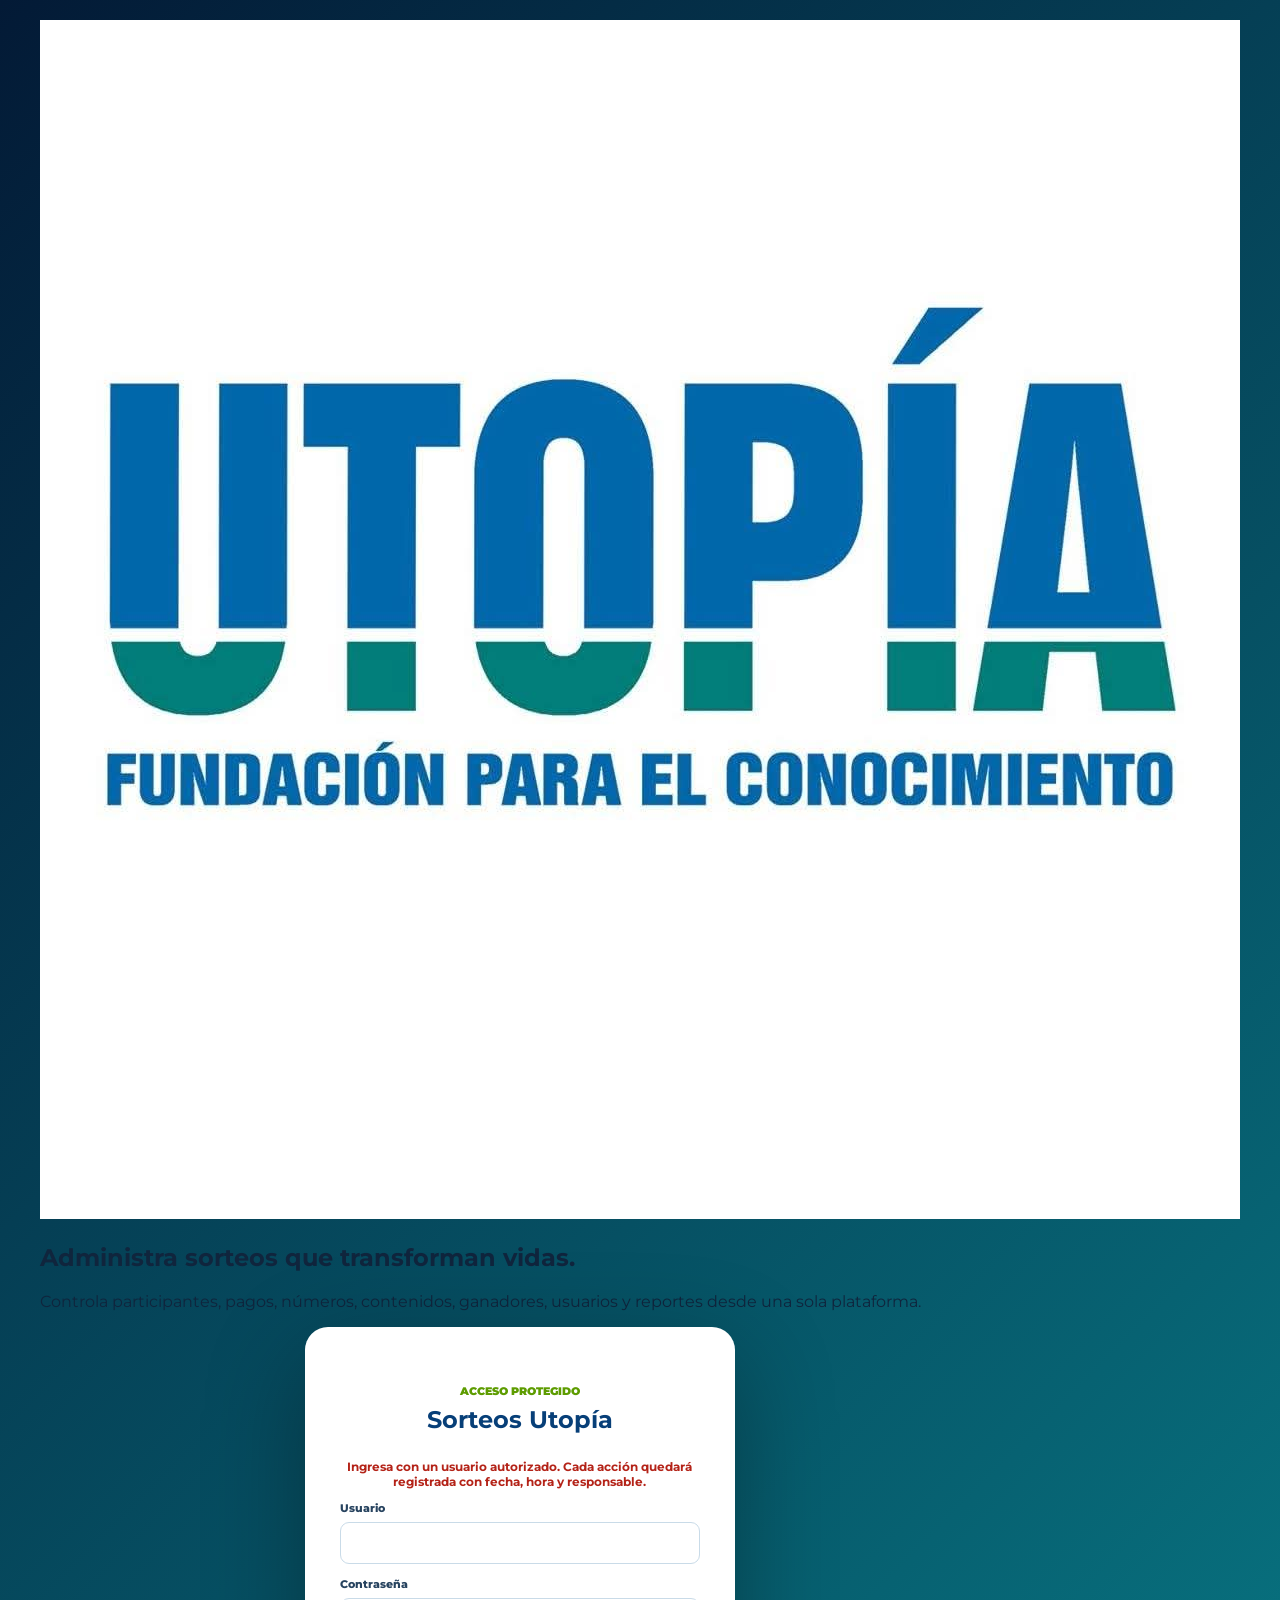
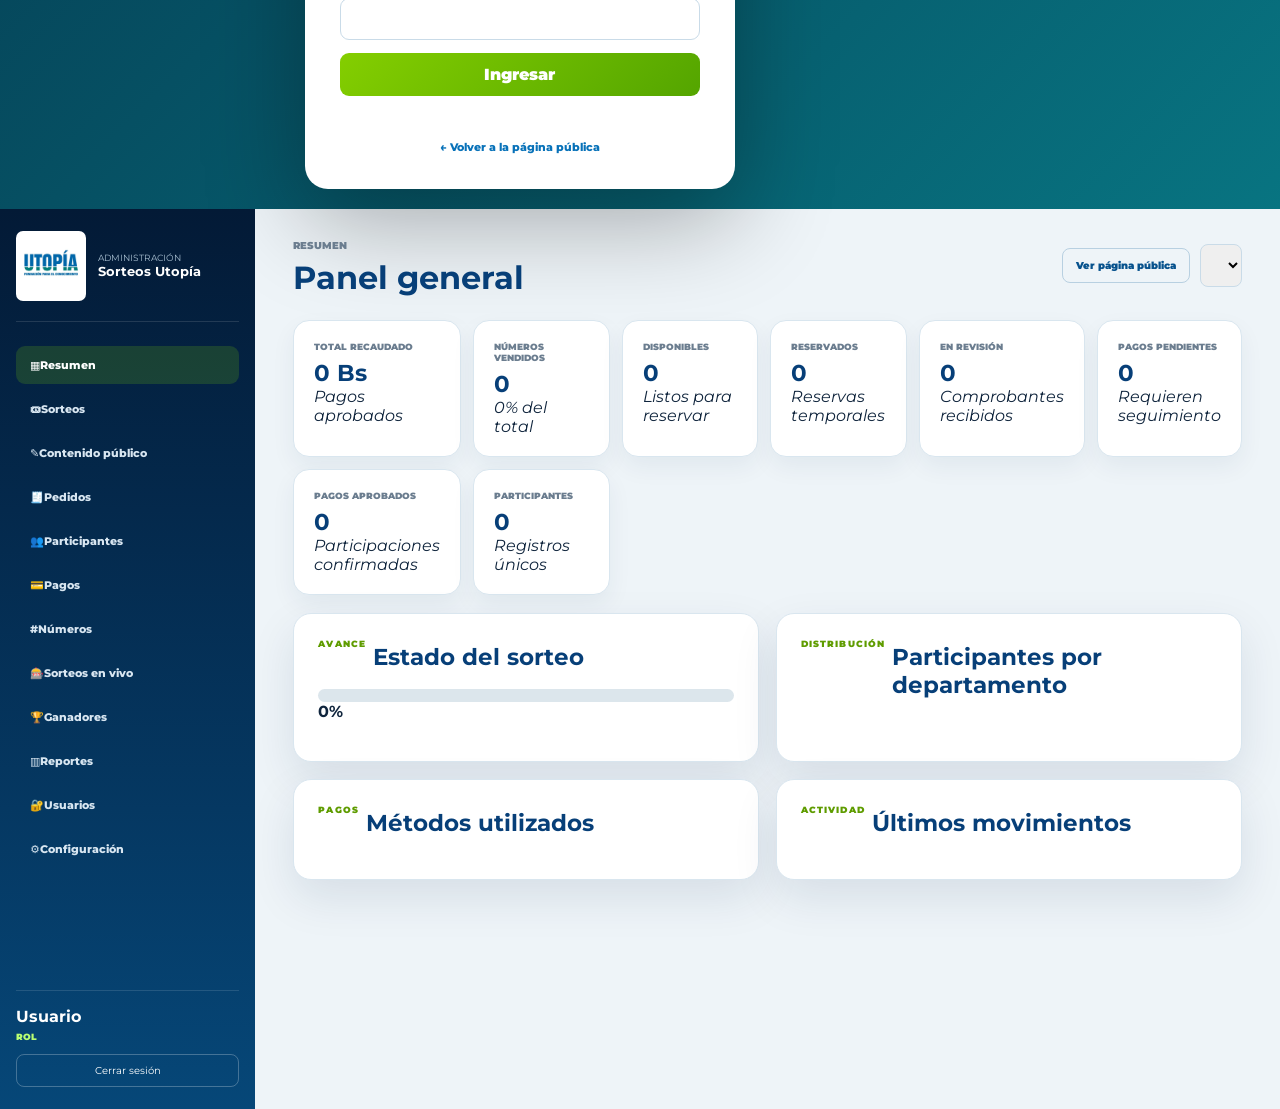
==== commit f707a743: "Update admin.html" ====
--- a/admin.html
+++ b/admin.html
@@ -1,348 +1,278 @@
 <!doctype html>
 <html lang="es">
 <head>
-  <meta charset="utf-8">
-  <meta name="viewport" content="width=device-width, initial-scale=1">
-  <meta name="theme-color" content="#052f5f">
-  <meta name="description" content="Panel administrativo de Sorteos Utopía">
-  <title>Panel administrativo | Sorteos Utopía</title>
-  <link rel="preconnect" href="https://fonts.googleapis.com">
-  <link rel="preconnect" href="https://fonts.gstatic.com" crossorigin>
-  <link href="https://fonts.googleapis.com/css2?family=Montserrat:wght@400;500;600;700;800;900&display=swap" rel="stylesheet">
-  <style>
-    :root{
-      --navy:#03254b;--navy-2:#063e72;--blue:#0b70b7;--teal:#078985;
-      --green:#78c900;--green-dark:#599b00;--red:#c9362d;--yellow:#f0b400;
-      --review:#1686d9;--gray:#7d8997;--text:#123a69;--muted:#6b7f94;
-      --line:#d8e5ee;--surface:#eef4f8;--white:#fff;--shadow:0 18px 45px rgba(3,43,82,.10);
-    }
-    *{box-sizing:border-box}
-    [hidden]{display:none!important}
-    html{scroll-behavior:smooth}
-    body{margin:0;font-family:"Montserrat",system-ui,sans-serif;color:var(--text);background:var(--surface)}
-    button,input,select,textarea{font:inherit}
-    button{cursor:pointer}
-    button:disabled{opacity:.55;cursor:not-allowed}
-    a{text-decoration:none;color:inherit}
-    img{display:block;max-width:100%}
-    .sr-only{position:absolute;width:1px;height:1px;overflow:hidden;clip:rect(0,0,0,0)}
-    .toast{position:fixed;right:18px;bottom:18px;z-index:1000;max-width:430px;padding:14px 17px;border-radius:14px;color:white;background:#064b7b;box-shadow:0 18px 40px rgba(0,0,0,.25);font-size:12px;font-weight:700;transform:translateY(130%);opacity:0;transition:.25s}
-    .toast.show{transform:translateY(0);opacity:1}.toast.error{background:#a7251f}.toast.success{background:#368900}
+<meta charset="utf-8"/>
+<meta content="width=device-width, initial-scale=1" name="viewport"/>
+<meta content="#052f5f" name="theme-color"/>
+<meta content="Panel administrativo de Sorteos Utopía" name="description"/>
+<title>Panel administrativo | Sorteos Utopía</title>
+<link href="https://fonts.googleapis.com" rel="preconnect"/>
+<link crossorigin="" href="https://fonts.gstatic.com" rel="preconnect"/>
+<link href="https://fonts.googleapis.com/css2?family=Montserrat:wght@400;500;600;700;800;900&amp;display=swap" rel="stylesheet"/>
 
-    /* LOGIN */
-    .login-screen{min-height:100vh;display:grid;grid-template-columns:minmax(0,1fr) minmax(420px,560px);background:linear-gradient(135deg,#021b37,#076273)}
-    .login-visual{position:relative;overflow:hidden;padding:clamp(35px,6vw,90px);display:grid;align-content:center;color:white;background:radial-gradient(circle at 20% 20%,rgba(126,209,0,.27),transparent 24%),linear-gradient(145deg,rgba(2,28,58,.9),rgba(6,102,112,.88)),url('assets/rifa-solidaria-2026.png') center/cover}
-    .login-visual:after{content:"";position:absolute;inset:0;background:linear-gradient(90deg,transparent,rgba(2,20,42,.28))}
-    .login-visual>*{position:relative;z-index:1}.login-visual img{width:min(280px,70%);padding:14px;border-radius:16px;background:white}.login-visual h2{max-width:780px;margin:28px 0 14px;font-size:clamp(35px,5vw,72px);line-height:.98}.login-visual h2 span{color:#a7ee41}.login-visual p{max-width:650px;color:#d9e7f2;line-height:1.7}
-    .login-panel{display:grid;place-items:center;padding:26px;background:white}.login-card{width:min(100%,430px)}.login-card>span{display:block;color:#609e00;font-size:10px;font-weight:900;text-transform:uppercase;letter-spacing:.13em}.login-card h1{margin:6px 0 9px;color:#073f78;font-size:34px}.login-card>p{margin:0 0 25px;color:var(--muted);line-height:1.6;font-size:12px}.login-card label,.form-label{display:grid;gap:7px;margin-bottom:14px;color:#294761;font-size:11px;font-weight:800}.login-card input,.input,.select,.textarea{width:100%;padding:13px;border:1px solid #c9dbe8;border-radius:10px;outline:none;color:var(--text);background:white}.login-card input:focus,.input:focus,.select:focus,.textarea:focus{border-color:#0b70b7;box-shadow:0 0 0 3px rgba(11,112,183,.1)}.login-card button,.btn{display:inline-flex;align-items:center;justify-content:center;gap:7px;padding:12px 15px;border:0;border-radius:10px;color:white;background:#0b70b7;font-size:11px;font-weight:900}.login-card>button{width:100%;padding:15px;background:linear-gradient(135deg,#84d200,#58a900);font-size:14px}.login-message{min-height:22px;margin:12px 0!important;color:#b42318!important;text-align:center;font-weight:800}.login-card a{display:block;margin-top:16px;color:#0872b9;text-align:center;font-size:11px;font-weight:800}
+<link href="admin.css" rel="stylesheet"/></head>
+<body>
+<div class="toast" id="toast" role="status"></div>
+<section class="login-screen" id="loginScreen">
+<div class="login-visual">
+<img alt="Fundación Utopía" src="assets/logo-utopia.png.jpeg"/>
+<h2>Administra sorteos que <span>transforman vidas.</span></h2>
+<p>Controla participantes, pagos, números, contenidos, ganadores, usuarios y reportes desde una sola plataforma.</p>
+</div>
+<div class="login-panel">
+<form class="login-card" id="loginForm">
+<span>Acceso protegido</span>
+<h1>Sorteos Utopía</h1>
+<p>Ingresa con un usuario autorizado. Cada acción quedará registrada con fecha, hora y responsable.</p>
+<label>Usuario<input autocomplete="username" id="loginUser" required=""/></label>
+<label>Contraseña<input autocomplete="current-password" id="loginPassword" required="" type="password"/></label>
+<button id="loginButton" type="submit">Ingresar</button>
+<p class="login-message" id="loginMessage"></p>
+<a href="index.html">← Volver a la página pública</a>
+</form>
+</div>
+</section>
+<div class="admin-shell" hidden="" id="adminShell">
+<aside class="sidebar">
+<div class="sidebar-brand">
+<img alt="Fundación Utopía" src="assets/logo-utopia.png.jpeg"/>
+<div><small>Administración</small><strong>Sorteos Utopía</strong></div>
+</div>
+<nav id="adminNav">
+<button class="active" data-view="dashboard"><span class="nav-icon">▦</span>Resumen</button>
+<button data-view="raffles"><span class="nav-icon">🎟</span>Sorteos</button>
+<button data-view="content"><span class="nav-icon">✎</span>Contenido público</button>
+<button data-view="orders"><span class="nav-icon">🧾</span>Pedidos</button>
+<button data-view="participants"><span class="nav-icon">👥</span>Participantes</button>
+<button data-view="payments"><span class="nav-icon">💳</span>Pagos</button>
+<button data-view="numbers"><span class="nav-icon">#</span>Números</button>
+<button data-view="liveDraw"><span class="nav-icon">🎰</span>Sorteos en vivo</button>
+<button data-view="winners"><span class="nav-icon">🏆</span>Ganadores</button>
+<button data-view="reports"><span class="nav-icon">▥</span>Reportes</button>
+<button data-view="users"><span class="nav-icon">🔐</span>Usuarios</button>
+<button data-view="settings"><span class="nav-icon">⚙</span>Configuración</button>
+</nav>
+<div class="sidebar-user">
+<strong id="sessionName">Usuario</strong>
+<span id="sessionRole">ROL</span>
+<button id="logoutButton" type="button">Cerrar sesión</button>
+</div>
+</aside>
+<main class="admin-main">
+<header class="admin-header">
+<div><small id="currentViewLabel">Resumen</small><h1 id="currentViewTitle">Panel general</h1></div>
+<div class="header-actions">
+<a href="index.html" id="publicPageLink" rel="noopener" target="_blank">Ver página pública</a>
+<select aria-label="Sorteo activo" id="adminRaffleSelect"></select>
+</div>
+</header>
+<section class="admin-view active" id="view-dashboard">
+<div class="metric-grid">
+<article class="metric-card"><small>Total recaudado</small><strong id="dashRevenue">0 Bs</strong><em>Pagos aprobados</em></article>
+<article class="metric-card"><small>Números vendidos</small><strong id="dashSold">0</strong><em id="dashPercentMini">0% del total</em></article>
+<article class="metric-card"><small>Disponibles</small><strong id="dashAvailable">0</strong><em>Listos para reservar</em></article>
+<article class="metric-card"><small>Reservados</small><strong id="dashReserved">0</strong><em>Reservas temporales</em></article>
+<article class="metric-card"><small>En revisión</small><strong id="dashReview">0</strong><em>Comprobantes recibidos</em></article>
+<article class="metric-card"><small>Pagos pendientes</small><strong id="dashPending">0</strong><em>Requieren seguimiento</em></article>
+<article class="metric-card"><small>Pagos aprobados</small><strong id="dashApproved">0</strong><em>Participaciones confirmadas</em></article>
+<article class="metric-card"><small>Participantes</small><strong id="dashParticipants">0</strong><em>Registros únicos</em></article>
+</div>
+<div class="dashboard-grid">
+<article class="panel"><div class="panel-heading"><div><small>Avance</small><h2>Estado del sorteo</h2></div></div><div class="large-progress"><span id="dashProgressBar"></span></div><strong class="progress-text" id="dashProgressText">0%</strong><div class="status-list" id="dashStatusList"></div></article>
+<article class="panel"><div class="panel-heading"><div><small>Distribución</small><h2>Participantes por departamento</h2></div></div><div class="bar-list" id="cityStats"></div></article>
+<article class="panel"><div class="panel-heading"><div><small>Pagos</small><h2>Métodos utilizados</h2></div></div><div class="bar-list" id="paymentMethodStats"></div></article>
+<article class="panel"><div class="panel-heading"><div><small>Actividad</small><h2>Últimos movimientos</h2></div></div><div class="audit-list" id="auditPreview"></div></article>
+</div>
+</section>
+<section class="admin-view" id="view-raffles">
+<div class="two-column">
+<article class="panel">
+<div class="panel-heading"><div><small>Configuración</small><h2>Datos del sorteo</h2></div><div class="panel-heading-actions"><button class="btn gray" id="newRaffleButton" type="button">Nuevo</button><button class="btn gray" id="duplicateRaffle" type="button">Duplicar</button></div></div>
+<form class="admin-form" id="raffleForm">
+<input id="raffleId" type="hidden"/>
+<label>Nombre del sorteo<input id="raffleName" required=""/></label>
+<label>Fecha y hora<input id="raffleDate" required="" type="datetime-local"/></label>
+<label>Precio por número<input id="rafflePrice" min="0" required="" step="0.01" type="number"/></label>
+<label>Moneda<input id="raffleCurrency" required="" value="Bs"/></label>
+<label>Total de números<input id="raffleTotal" min="1" required="" type="number"/></label>
+<label>Tiempo de reserva (minutos)<input id="raffleReservationMinutes" max="1440" min="1" required="" type="number" value="15"/></label>
+<label>Estado<select id="raffleStatus"><option>ACTIVO</option><option>PROGRAMADO</option><option>PAUSADO</option><option>FINALIZADO</option><option>CANCELADO</option></select></label>
+<label>Vista de cuadros<div class="code-preview" id="digitPreview"></div><small class="help">La cantidad de cuadros se calcula con el total de números. Para 1000 se muestran 4 cuadros.</small></label>
+<label class="full">Descripción<textarea id="raffleDescription" rows="3"></textarea></label>
+<label class="full">URL de imagen o portada<input id="raffleImageUrl"/></label>
+<label>Subir portada<input accept="image/jpeg,image/png,image/webp" id="raffleImageFile" type="file"/></label>
+<label>Publicación<select id="rafflePublished"><option value="true">Visible públicamente</option><option value="false">Oculto</option></select></label>
+<input id="contactWhatsApp" type="hidden"/>
+<input id="facebookUrl" type="hidden"/>
+<input id="linkedinUrl" type="hidden"/>
+<input id="tiktokUrl" type="hidden"/>
+<div class="button-row full"><button class="btn green" type="submit">Guardar configuración</button><button class="btn dark" id="setActiveRaffle" type="button">Marcar como principal público</button></div>
+<p class="form-message full" id="raffleMessage"></p>
+</form>
+</article>
+<article class="panel"><div class="panel-heading"><div><small>Premios</small><h2>Premios e imágenes</h2></div><button class="btn" id="newPrizeButton" type="button">Añadir premio</button></div><div class="prize-list" id="adminPrizeList"></div></article>
+</div>
+</section>
+<section class="admin-view" id="view-content">
+<article class="panel" style="margin-bottom:17px">
+<div class="panel-heading"><div><small>Datos visibles en la web</small><h2>Configuración pública</h2></div></div>
+<form class="system-config" id="systemConfigForm">
+<label class="editable-label">Organización<input id="cfgOrganization"/></label>
+<label class="editable-label">Actualización pública (segundos)<input id="cfgRefresh" min="5" type="number"/></label>
+<label class="editable-label">Minutos de reserva<input id="cfgReservation" min="1" type="number"/></label>
+<label class="editable-label">WhatsApp administrativo<input id="cfgAdminWhatsapp"/></label>
+<label class="editable-label">WhatsApp público<input id="cfgWhatsapp"/></label>
+<label class="editable-label">Facebook<input id="cfgFacebook" type="url"/></label>
+<label class="editable-label">LinkedIn<input id="cfgLinkedin" type="url"/></label>
+<label class="editable-label">TikTok<input id="cfgTiktok" type="url"/></label>
+<label class="full editable-label">Términos de participación<textarea id="cfgTerms" rows="4"></textarea></label>
+<label class="full editable-label">Métodos de pago
+              <input id="cfgPaymentMethods" placeholder="QR, TRANSFERENCIA, EFECTIVO"/>
+<small class="help">Sepáralos con comas. El QR solo aparece cuando el participante selecciona QR.</small>
+</label>
+<label class="editable-label">Subir QR de pago<input accept="image/jpeg,image/png,image/webp" id="cfgQrFile" type="file"/></label>
+<input id="cfgQrUrl" type="hidden"/>
+<label class="editable-label">Ganador repetido<select id="cfgRepeat"><option value="NO">No permitir</option><option value="SI">Permitir</option></select></label>
+<label class="editable-label">Mostrar datos completos<select id="cfgFullData"><option value="NO">No</option><option value="SI">Sí</option></select></label>
+<input id="cfgLiveBackgroundUrl" type="hidden"/>
+<label class="full">Subir fondo para Sorteos en vivo<input accept="image/jpeg,image/png,image/webp" id="cfgLiveBackgroundFile" type="file"/></label>
+<div class="button-row full"><button class="btn green" type="submit">Guardar configuración pública</button></div>
+</form>
+</article>
+<div class="two-column">
+<article class="panel">
+<div class="panel-heading"><div><small>Contenido visible en la página</small><h2>Reseñas e imágenes</h2></div><button class="btn" id="newImpactButton" type="button">Añadir reseña</button></div>
+<div class="content-grid" id="impactList"></div>
+</article>
+<article class="panel">
+<div class="panel-heading"><div><small>Ayuda al participante</small><h2>Preguntas frecuentes</h2></div><button class="btn" id="newFaqButton" type="button">Añadir pregunta</button></div>
+<div class="result-list" id="faqAdminList"></div>
+</article>
+</div>
+</section>
+<section class="admin-view" id="view-orders">
+<article class="panel">
+<div class="panel-heading">
+<div><small>Orden de llegada</small><h2>Pedidos</h2></div>
+<div class="panel-heading-actions"><button class="btn gray" id="refreshOrders" type="button">Actualizar</button></div>
+</div>
+<div class="filters">
+<input id="orderSearch" placeholder="Buscar nombre, WhatsApp, correo, código o número"/>
+<select id="orderStatusFilter">
+<option value="">Todos los estados</option>
+<option>PENDIENTE</option><option>COMPROBANTE_RECIBIDO</option><option>EN_REVISION</option>
+<option>APROBADO</option><option>RECHAZADO</option><option>VENCIDO</option>
+</select>
+<button class="btn" id="searchOrders" type="button">Buscar</button>
+</div>
+<div class="order-cards" id="orderCards"></div>
+</article>
+</section>
+<section class="admin-view" id="view-participants">
+<article class="panel">
+<div class="panel-heading"><div><small>Base de datos</small><h2>Participantes</h2></div><div class="panel-heading-actions"><button class="btn gray" id="exportParticipants" type="button">Descargar CSV</button></div></div>
+<div class="filters"><input id="participantSearch" placeholder="Buscar por nombre, WhatsApp, correo o número"/><select id="participantStatusFilter"><option value="">Todos los estados</option><option>PENDIENTE</option><option>COMPROBANTE_RECIBIDO</option><option>EN_REVISION</option><option>APROBADO</option><option>RECHAZADO</option><option>VENCIDO</option></select><button class="btn" id="searchParticipants" type="button">Buscar</button></div>
+<div class="table-wrap"><table><thead><tr><th>Código</th><th>Participante</th><th>Números</th><th>Contacto</th><th>Estado</th><th>Fecha</th><th>Acciones</th></tr></thead><tbody id="participantsTable"></tbody></table></div>
+</article>
+</section>
+<section class="admin-view" id="view-payments">
+<article class="panel">
+<div class="panel-heading"><div><small>Validación</small><h2>Pagos y comprobantes</h2></div><div class="panel-heading-actions"><button class="btn green" id="cashPaymentButton" type="button">Pago en efectivo</button><button class="btn gray" id="refreshPayments" type="button">Actualizar</button></div></div>
+<div class="filters"><input id="paymentSearch" placeholder="Buscar código, nombre, WhatsApp o número"/><select id="paymentStatusFilter"><option value="">Todos</option><option>COMPROBANTE_RECIBIDO</option><option>EN_REVISION</option><option>APROBADO</option><option>RECHAZADO</option><option>VENCIDO</option></select><button class="btn" id="searchPayments" type="button">Buscar</button></div>
+<div class="payment-cards" id="paymentCards"></div>
+</article>
+</section>
+<section class="admin-view" id="view-numbers">
+<article class="panel">
+<div class="panel-heading"><div><small>Control</small><h2>Gestión de números</h2></div><div class="panel-heading-actions"><button class="btn gray" id="adminRefreshNumbers" type="button">Actualizar</button></div></div>
+<div class="toolbar"><input id="adminNumberSearch" inputmode="numeric" placeholder="Buscar número"/><select id="numberStatusFilter"><option value="">Todos los estados</option><option value="DISPONIBLE">Disponibles</option><option value="RESERVADO">Reservados</option><option value="EN_REVISION">En revisión</option><option value="VENDIDO">Vendidos</option><option value="BLOQUEADO">Bloqueados</option></select><button class="btn" id="adminSearchNumber" type="button">Buscar</button></div>
+<div class="legend"><span><i class="available"></i>Disponible</span><span><i class="reserved"></i>Reservado</span><span><i class="review"></i>En revisión</span><span><i class="sold"></i>Vendido</span><span><i class="blocked"></i>Bloqueado</span></div>
+<div class="number-grid" id="adminNumberGrid"></div>
+<div class="pagination"><button class="btn gray" id="adminNumberPrev" type="button">← Anterior</button><strong id="adminNumberPageLabel">Página 1</strong><button class="btn gray" id="adminNumberNext" type="button">Siguiente →</button></div>
+<div class="bulk-panel"><h3>Acción masiva</h3><div class="system-config"><label class="full">Números separados por comas<textarea id="bulkNumbers" placeholder="0001, 0005, 0100" rows="3"></textarea></label><label class="full">Observación<input id="bulkNotes"/></label><div class="button-row full"><button class="btn yellow" id="bulkBlock" type="button">Bloquear</button><button class="btn red" id="bulkRelease" type="button">Liberar</button><button class="btn gray" id="releaseExpired" type="button">Liberar reservas vencidas</button></div></div></div>
+</article>
+</section>
+<section class="admin-view" id="view-liveDraw">
+<article class="panel">
+<div class="panel-heading"><div><small>Sorteo digital conectado a tickets vendidos</small><h2>SORTEOS EN VIVO</h2></div><span class="badge blue">DINÁMICO</span></div>
+<div class="live-control-grid">
+<label class="form-label">Seleccionar sorteo<select class="select" id="liveRaffleSelect"></select></label>
+<label class="form-label">Seleccionar premio<select class="select" id="livePrizeSelect"></select></label>
+<button class="btn gray" id="liveSyncTickets" type="button">Migrar tickets vendidos</button>
+<button class="btn green" id="liveStartDraw" type="button">Iniciar sorteo</button>
+<button class="btn live-fullscreen" id="liveFullscreen" type="button">Ampliar pantalla</button>
+</div>
+<div class="live-stats" id="liveStats"></div>
+<p class="form-message" id="liveMigrationMessage"></p>
+</article>
+<article class="live-stage" style="margin-top:17px">
+<div class="live-stage-head">
+<small>Bienvenidos</small>
+<h2>Participa, gana y transforma vidas</h2>
+<p></p>
+</div>
+<div class="live-reels" id="liveReels"></div>
+<div class="live-stage-actions">
+<button class="live-stop" disabled="" id="liveRevealDigit" type="button">Selecciona un premio e inicia el sorteo</button>
+<button class="live-cancel" disabled="" id="liveCancelDraw" type="button">Cancelar sesión</button>
+</div>
+<div class="live-progress" id="liveProgress">El número ganador será elegido únicamente entre tickets vendidos y aprobados.</div>
+<div class="live-control-code" id="liveControlCode"></div>
+<div class="live-winner" hidden="" id="liveWinnerCard">
+<span class="winner-label">¡Tenemos ganador!</span>
+<strong class="winner-number" id="liveWinnerNumber">0000</strong>
+<h3 id="liveWinnerName">Nombre completo</h3>
+<p id="liveWinnerPrize">Premio</p>
+<p>WhatsApp: <strong id="liveWinnerPhone">000XXX00</strong></p>
+<p id="liveWinnerCity"></p>
+<div class="live-contact-actions">
+<a class="live-call" href="#" id="liveCallWinner">📞 Llamar ahora</a>
+<a class="live-whatsapp" href="#" id="liveWhatsAppWinner" target="_blank">WhatsApp</a>
+<button class="live-next" id="liveNextPrize" type="button">Continuar con el siguiente premio</button>
+</div>
+</div>
+</article>
+<article class="panel" style="margin-top:17px">
+<div class="panel-heading"><div><small>Resultados acumulados</small><h2>Ganadores y premios</h2></div><button class="btn gray" id="liveRefreshWinners" type="button">Actualizar</button></div>
+<div class="live-winners-grid" id="liveWinnersList"></div>
+</article>
+</section>
+<section class="admin-view" id="view-winners">
+<article class="panel">
+<div class="panel-heading">
+<div><small>Historial oficial</small><h2>Ganadores de sorteos</h2></div>
+<button class="btn gray" id="refreshWinnerHistory" type="button">Actualizar</button>
+</div>
+<div class="result-list" id="resultsList"></div>
+</article>
+</section>
+<section class="admin-view" id="view-reports">
+<article class="panel">
+<div class="panel-heading"><div><small>Estadísticas</small><h2>Reportes del sorteo</h2></div><div class="panel-heading-actions"><button class="btn gray" id="reportCsv" type="button">CSV</button><button class="btn gray" id="reportExcel" type="button">Excel</button><button class="btn gray" id="reportPrint" type="button">PDF / Imprimir</button></div></div>
+<div class="report-content" id="reportContent"></div>
+<div class="report-breakdowns"><div><h3>Estados de números</h3><div class="status-list" id="reportNumberStatuses"></div></div><div><h3>Estados de pagos</h3><div class="status-list" id="reportPaymentStatuses"></div></div><div><h3>Departamentos</h3><div class="status-list" id="reportDepartments"></div></div><div><h3>Métodos de pago</h3><div class="status-list" id="reportMethods"></div></div></div>
+</article>
+</section>
+<section class="admin-view" id="view-users">
+<div class="two-column">
+<article class="panel"><div class="panel-heading"><div><small>Accesos</small><h2>Usuarios y roles</h2></div></div><div id="usersTable"></div></article>
+<article class="panel"><div class="panel-heading"><div><small>Nuevo acceso</small><h2>Crear usuario</h2></div></div><form class="admin-form" id="userForm"><label>Usuario<input id="newUsername" required=""/></label><label>Nombre completo<input id="newUserName" required=""/></label><label>Correo<input id="newUserEmail" type="email"/></label><label>Rol<select id="newUserRole"><option>ADMINISTRADOR</option><option>OPERADOR</option><option>FINANZAS</option><option>COMUNICACION</option><option>AUDITOR</option></select></label><label class="full">Contraseña temporal<input id="newUserPassword" minlength="8" required="" type="password"/></label><button class="btn green full" type="submit">Crear usuario</button><p class="form-message full" id="userMessage"></p></form></article>
+</div>
+</section>
+<section class="admin-view" id="view-settings">
+<div class="two-column">
+<article class="panel"><div class="panel-heading"><div><small>Seguridad</small><h2>Sesión, mantenimiento y respaldo</h2></div></div><p class="help">El acceso usa usuario, contraseña cifrada, roles y sesiones temporales.</p><div class="button-row"><button class="btn" id="changeOwnPassword" type="button">Cambiar contraseña</button><button class="btn green" id="backupButton" type="button">Crear copia ZIP</button><button hidden="" id="repairCurrentRaffle" type="button"></button><button hidden="" id="settingsReleaseExpired" type="button"></button></div><p class="help">Las reservas vencidas se liberan automáticamente cada 5 minutos.</p><p class="form-message" id="settingsMessage"></p><div class="technical-grid" id="technicalStatus"></div></article>
+<article class="panel"><div class="panel-heading"><div><small>Auditoría</small><h2>Registro de movimientos</h2></div><button class="btn gray" id="refreshAudit" type="button">Actualizar</button></div><div class="audit-list" id="auditFull"></div></article>
+</div>
+</section>
+</main>
+</div>
+<dialog id="prizeModal"><div class="modal-body"><button class="modal-close" data-close-modal="" type="button">×</button><h2>Nuevo premio</h2><form class="modal-form" id="newPrizeForm"><input id="newPrizeId" type="hidden"/><label>Orden<input id="newPrizeOrder" min="1" type="number" value="1"/></label><label>Estado<select id="newPrizeStatus"><option>PENDIENTE</option><option>LISTO</option><option>DESACTIVADO</option></select></label><label class="full">Nombre<input id="newPrizeName" required=""/></label><label class="full">Descripción<textarea id="newPrizeDescription" rows="3"></textarea></label><label class="full">URL de imagen<input id="newPrizeImageUrl"/></label><label class="full">Subir imagen<input accept="image/jpeg,image/png,image/webp" id="newPrizeImageFile" type="file"/></label><button class="btn green full" type="submit">Guardar premio</button></form></div></dialog>
+<dialog id="participantModal"><div class="modal-body"><button class="modal-close" data-close-modal="" type="button">×</button><h2>Editar participante</h2><form class="modal-form" id="participantEditForm"><input id="editParticipationCode" type="hidden"/><label>Nombre<input id="editName"/></label><label>WhatsApp<input id="editPhone"/></label><label>Correo<input id="editEmail" type="email"/></label><label>Departamento<input id="editCity"/></label><label>Cédula<input id="editIdentity"/></label><label class="full">Observaciones<textarea id="editNotes" rows="3"></textarea></label><button class="btn green full" type="submit">Guardar cambios</button></form></div></dialog>
+<dialog id="numberModal"><div class="modal-body"><button class="modal-close" data-close-modal="" type="button">×</button><h2 id="numberModalTitle">Número</h2><div id="numberModalInfo"></div><div class="modal-actions"><button class="btn yellow" id="blockNumber" type="button">Bloquear</button><button class="btn red" id="releaseNumber" type="button">Liberar</button><button class="btn green" id="assignNumber" type="button">Asignar manualmente</button></div></div></dialog>
+<dialog id="impactModal"><div class="modal-body"><button class="modal-close" data-close-modal="" type="button">×</button><h2>Contenido: ¿A dónde va tu aporte?</h2><form class="modal-form" id="impactForm"><input id="impactId" type="hidden"/><label>Orden<input id="impactOrder" min="1" type="number" value="1"/></label><label>Estado<select id="impactActive"><option value="true">Activo</option><option value="false">Inactivo</option></select></label><label class="full">Título<input id="impactTitle" required=""/></label><label class="full">Reseña<textarea id="impactText" rows="4"></textarea></label><label class="full">URL de imagen<input id="impactImageUrl"/></label><label class="full">Subir imagen<input accept="image/jpeg,image/png,image/webp" id="impactImageFile" type="file"/></label><button class="btn green full" type="submit">Guardar contenido</button></form></div></dialog>
+<dialog id="faqModal"><div class="modal-body"><button class="modal-close" data-close-modal="" type="button">×</button><h2>Pregunta frecuente</h2><form class="modal-form" id="faqForm"><input id="faqId" type="hidden"/><label>Orden<input id="faqOrder" min="1" type="number" value="1"/></label><label>Estado<select id="faqActive"><option value="true">Activo</option><option value="false">Inactivo</option></select></label><label class="full">Pregunta<input id="faqQuestion" required=""/></label><label class="full">Respuesta<textarea id="faqAnswer" required="" rows="5"></textarea></label><button class="btn green full" type="submit">Guardar pregunta</button></form></div></dialog>
+<dialog id="cashModal"><div class="modal-body"><button class="modal-close" data-close-modal="" type="button">×</button><h2>Registrar pago en efectivo</h2><form class="modal-form" id="cashForm"><label class="full">Números separados por comas<input id="cashTickets" placeholder="025, 105, 220" required=""/></label><label>Nombre completo<input id="cashName" required=""/></label><label>WhatsApp<input id="cashPhone" required=""/></label><label>Correo<input id="cashEmail" type="email"/></label><label>Departamento<input id="cashCity"/></label><label>Cédula<input id="cashIdentity"/></label><label class="full">Observaciones<textarea id="cashNotes" rows="3"></textarea></label><button class="btn green full" type="submit">Registrar y aprobar pago</button><p class="form-message full" id="cashMessage"></p></form></div></dialog>
 
-    /* LAYOUT */
-    .admin-shell{min-height:100vh;display:grid;grid-template-columns:270px minmax(0,1fr)}
-    .sidebar{position:sticky;top:0;height:100vh;display:grid;grid-template-rows:auto 1fr auto;padding:22px 16px;color:white;background:linear-gradient(180deg,#021d3d,#064875)}
-    .sidebar-brand{display:flex;align-items:center;gap:12px;padding:0 4px 20px;border-bottom:1px solid rgba(255,255,255,.12)}.sidebar-brand img{width:72px;height:72px;object-fit:contain;padding:6px;border-radius:10px;background:white}.sidebar-brand small{display:block;color:#9eb7cc;font-size:8px;text-transform:uppercase}.sidebar-brand strong{font-size:13px}
-    .sidebar nav{display:grid;align-content:start;gap:5px;margin-top:20px;overflow:auto}.sidebar nav button{display:flex;align-items:center;gap:10px;padding:12px 14px;border:0;border-radius:10px;color:#d7e5f0;background:transparent;text-align:left;font-size:11px;font-weight:800}.sidebar nav button:hover,.sidebar nav button.active{color:white;background:rgba(123,205,0,.18)}.nav-icon{width:22px;text-align:center;font-size:15px}
-    .sidebar-user{padding:16px 6px 0;border-top:1px solid rgba(255,255,255,.12)}.sidebar-user strong{display:block}.sidebar-user span{display:block;margin-top:3px;color:#baff72;font-size:9px;font-weight:900}.sidebar-user button{width:100%;margin-top:10px;padding:9px;border:1px solid rgba(255,255,255,.25);border-radius:9px;color:white;background:transparent;font-size:10px}
-    .admin-main{min-width:0;padding:24px clamp(16px,3vw,42px) 60px}.admin-header{position:sticky;top:0;z-index:25;display:flex;align-items:center;justify-content:space-between;gap:18px;margin:-24px calc(clamp(16px,3vw,42px)*-1) 23px;padding:17px clamp(16px,3vw,42px);border-bottom:1px solid var(--line);background:rgba(238,244,248,.94);backdrop-filter:blur(12px)}.admin-header small{color:var(--muted);font-size:9px;font-weight:900;text-transform:uppercase;letter-spacing:.12em}.admin-header h1{margin:4px 0 0;color:#073f78;font-size:clamp(24px,3vw,36px)}.header-actions{display:flex;align-items:center;gap:9px}.header-actions a,.header-actions button,.header-actions select{padding:10px 12px;border:1px solid #bfd3e1;border-radius:9px;color:#07528d;background:white;font-size:10px;font-weight:900}.mobile-menu{display:none!important}.admin-view{display:none}.admin-view.active{display:block}
-
-    /* COMMON */
-    .metric-grid{display:grid;grid-template-columns:repeat(4,minmax(0,1fr));gap:12px;margin-bottom:18px}.metric-card{position:relative;overflow:hidden;min-height:115px;padding:18px;border:1px solid var(--line);border-radius:18px;background:white;box-shadow:0 10px 26px rgba(3,43,82,.06)}.metric-card:after{content:"";position:absolute;right:-15px;bottom:-22px;width:80px;height:80px;border-radius:50%;background:rgba(8,114,185,.06)}.metric-card small{display:block;color:var(--muted);font-size:8px;font-weight:900;text-transform:uppercase;letter-spacing:.08em}.metric-card strong{display:block;margin-top:9px;color:#073f78;font-size:25px}.metric-card em{display:block;margin-top:5px;color:#5b7286;font-size:9px;font-style:normal}.dashboard-grid,.two-column{display:grid;grid-template-columns:repeat(2,minmax(0,1fr));gap:17px}.panel{padding:22px;border:1px solid var(--line);border-radius:19px;background:white;box-shadow:var(--shadow)}.panel-heading{display:flex;justify-content:space-between;align-items:center;gap:12px;margin-bottom:17px}.panel-heading small{display:block;color:#629f00;font-size:8px;font-weight:900;text-transform:uppercase;letter-spacing:.13em}.panel-heading h2{margin:5px 0 0;color:#073f78;font-size:22px}.panel-heading-actions{display:flex;flex-wrap:wrap;gap:7px}.btn{padding:10px 12px}.btn.green{background:#62aa00}.btn.red{background:#bd3028}.btn.yellow{color:#604900;background:#f0b400}.btn.gray{color:#07528d;background:#edf5fa;border:1px solid #bdd3e2}.btn.dark{background:#052f5f}.btn.small{padding:7px 9px;font-size:9px}.btn.full{width:100%}.button-row{display:flex;flex-wrap:wrap;gap:8px}.status-list,.bar-list,.audit-list{display:grid;gap:8px}.status-row,.bar-row,.audit-item{padding:10px 12px;border-radius:10px;background:#f3f7fa}.status-row,.bar-row{display:flex;justify-content:space-between;gap:15px;font-size:11px}.audit-item{font-size:10px;line-height:1.5}.audit-item strong{display:block;color:#073f78}.large-progress{height:13px;overflow:hidden;border-radius:999px;background:#dce6ec}.large-progress span{display:block;height:100%;width:0;background:linear-gradient(90deg,#008c88,#72bd00)}.progress-text{display:block;margin-top:9px;color:#073f78;font-size:25px}.empty{padding:24px;border:1px dashed #bfd0dc;border-radius:13px;color:var(--muted);text-align:center;font-size:11px}
-    .admin-form{display:grid;grid-template-columns:repeat(2,minmax(0,1fr));gap:12px}.admin-form .full{grid-column:1/-1}.admin-form label,.modal-form label{display:grid;gap:7px;color:#294761;font-size:10px;font-weight:800}.admin-form input,.admin-form select,.admin-form textarea,.filters input,.filters select,.toolbar input,.toolbar select,.modal-form input,.modal-form select,.modal-form textarea{width:100%;padding:12px;border:1px solid #c9dbe8;border-radius:9px;outline:none;background:white;color:var(--text)}.admin-form input:focus,.admin-form select:focus,.admin-form textarea:focus,.filters input:focus,.filters select:focus,.toolbar input:focus,.toolbar select:focus,.modal-form input:focus,.modal-form select:focus,.modal-form textarea:focus{border-color:#0872b9;box-shadow:0 0 0 3px rgba(8,114,185,.09)}.form-message{min-height:20px;margin:8px 0 0;color:#b42318;font-size:10px;font-weight:800}.help{margin:3px 0 0;color:var(--muted);font-size:9px;line-height:1.5}.code-preview{display:flex;align-items:center;gap:7px;padding:10px;border:1px solid #d4e1eb;border-radius:10px;background:#f6f9fb}.code-preview span{width:37px;height:47px;display:grid;place-items:center;border-radius:8px;color:white;background:linear-gradient(180deg,#263e56,#071321);font-size:23px;font-weight:900}.filters,.toolbar{display:grid;grid-template-columns:1fr 220px auto;gap:9px;margin-bottom:15px}.table-wrap{overflow:auto;border:1px solid var(--line);border-radius:12px}table{width:100%;border-collapse:collapse;background:white}th,td{padding:11px 9px;border-bottom:1px solid #e4ebf0;text-align:left;font-size:9px;vertical-align:top}th{position:sticky;top:0;color:#50667a;background:#f2f6f9;text-transform:uppercase;z-index:1}.table-actions{display:flex;flex-wrap:wrap;gap:4px}.badge{display:inline-flex;padding:5px 8px;border-radius:999px;font-size:8px;font-weight:900}.badge.green{color:#2d6b00;background:#e8f6d6}.badge.blue{color:#07508a;background:#dceefb}.badge.yellow{color:#6c5100;background:#fff1bd}.badge.red{color:#91231d;background:#f9d8d4}.badge.gray{color:#4e5d69;background:#e6ebef}
-    .payment-cards,.content-grid,.prize-list,.result-list{display:grid;grid-template-columns:repeat(2,minmax(0,1fr));gap:12px}.payment-card,.content-card,.prize-card,.result-card{padding:16px;border:1px solid var(--line);border-radius:15px;background:#f9fbfc}.payment-card header,.content-card header,.prize-card header,.result-card header{display:flex;justify-content:space-between;gap:12px}.payment-card h3,.content-card h3,.prize-card h3,.result-card h3{margin:0;color:#073f78;font-size:15px}.payment-card p,.content-card p,.prize-card p,.result-card p{color:var(--muted);font-size:10px;line-height:1.55}.card-image{width:100%;height:160px;object-fit:cover;margin:10px 0;border-radius:11px;background:#e7edf2}.proof-link{display:inline-flex;margin-top:5px;color:#0872b9;font-size:10px;font-weight:900}.image-upload{display:grid;grid-template-columns:1fr auto;gap:7px;margin-top:8px}.image-upload input{font-size:9px}.inline-form{display:grid;gap:8px}.inline-form input,.inline-form textarea{width:100%;padding:10px;border:1px solid #c9dbe8;border-radius:8px}.inline-form textarea{min-height:76px}.inline-form .two{display:grid;grid-template-columns:90px 1fr;gap:8px}.number-grid{display:grid;grid-template-columns:repeat(10,minmax(0,1fr));gap:7px}.number-button{min-height:43px;padding:5px;border:0;border-radius:8px;color:white;font-size:10px;font-weight:900}.number-button.available{background:#72bd00}.number-button.reserved{background:#f0b400}.number-button.review{background:#1687d9}.number-button.sold{background:#c7372d}.number-button.blocked{background:#7c8793}.legend{display:flex;flex-wrap:wrap;gap:11px;margin-bottom:12px}.legend span{display:flex;align-items:center;gap:6px;color:#536779;font-size:9px;font-weight:800}.legend i{width:12px;height:12px;border-radius:3px}.pagination{display:flex;justify-content:space-between;align-items:center;margin-top:13px}.draw-preview{margin:13px 0;padding:15px;border-radius:12px;background:#eef6fa}.draw-preview dl{display:grid;gap:8px;margin:0}.draw-preview dl div{display:flex;justify-content:space-between;gap:14px}.draw-preview dt{color:var(--muted);font-size:10px}.draw-preview dd{margin:0;font-size:10px;font-weight:800}.draw-button{width:100%;padding:16px!important;background:linear-gradient(135deg,#84ce00,#54a500)!important}.result-card textarea{width:100%;min-height:115px;padding:10px;border:1px solid #c9dbe8;border-radius:8px}.report-content{display:grid;grid-template-columns:repeat(4,minmax(0,1fr));gap:11px}.report-card{padding:16px;border:1px solid var(--line);border-radius:13px}.report-card small{display:block;color:var(--muted);font-size:8px;font-weight:900;text-transform:uppercase}.report-card strong{display:block;margin-top:7px;color:#073f78;font-size:21px}.user-row{display:grid;grid-template-columns:1fr auto;gap:10px;padding:12px;border-bottom:1px solid #e4ebf0}.user-row small{color:var(--muted)}
-
-    /* MODALS */
-    dialog{width:min(590px,calc(100% - 24px));padding:0;border:0;border-radius:20px;box-shadow:0 30px 90px rgba(0,0,0,.32)}dialog::backdrop{background:rgba(2,18,38,.72);backdrop-filter:blur(5px)}.modal-body{position:relative;padding:25px}.modal-close{position:absolute;right:12px;top:11px;width:38px;height:38px;border:0;border-radius:50%;color:#073f78;background:#eaf3f8;font-size:23px}.modal-body h2{margin:0 0 20px;color:#073f78}.modal-form{display:grid;grid-template-columns:repeat(2,minmax(0,1fr));gap:11px}.modal-form .full{grid-column:1/-1}.modal-actions{display:flex;flex-wrap:wrap;gap:8px;margin-top:15px}
-
-    @media print{.sidebar,.admin-header,.panel-heading-actions,.no-print{display:none!important}.admin-shell{display:block}.admin-main{padding:0}.admin-view{display:none!important}#view-reports{display:block!important}.panel{box-shadow:none;border:0}.report-content{grid-template-columns:repeat(3,1fr)}}
-    @media(max-width:1180px){.metric-grid{grid-template-columns:repeat(3,1fr)}.report-content{grid-template-columns:repeat(3,1fr)}.number-grid{grid-template-columns:repeat(8,1fr)}}
-    @media(max-width:950px){.login-screen{grid-template-columns:1fr}.login-visual{display:none}.admin-shell{grid-template-columns:1fr}.sidebar{position:static;height:auto;grid-template-rows:auto auto auto}.sidebar nav{grid-template-columns:repeat(3,1fr)}.sidebar nav button{justify-content:center;text-align:center}.admin-header{position:static;margin:-24px -16px 22px;padding:14px 16px}.mobile-menu{display:inline-flex!important}.metric-grid{grid-template-columns:repeat(2,1fr)}.two-column,.dashboard-grid{grid-template-columns:1fr}.payment-cards,.content-grid,.prize-list,.result-list{grid-template-columns:1fr}.report-content{grid-template-columns:repeat(2,1fr)}}
-    @media(max-width:620px){.admin-main{padding:18px 10px 50px}.admin-header{align-items:flex-start;flex-direction:column;margin:-18px -10px 18px}.header-actions{width:100%;flex-wrap:wrap}.header-actions select{flex:1}.sidebar{padding:14px 10px}.sidebar-brand img{width:58px;height:58px}.sidebar nav{grid-template-columns:repeat(2,1fr)}.sidebar nav button{font-size:9px}.metric-grid,.admin-form,.modal-form,.report-content{grid-template-columns:1fr}.admin-form .full,.modal-form .full{grid-column:auto}.filters,.toolbar{grid-template-columns:1fr}.number-grid{grid-template-columns:repeat(5,1fr)}.panel{padding:16px}.panel-heading{align-items:flex-start;flex-direction:column}.panel-heading-actions{width:100%}.panel-heading-actions .btn{flex:1}.image-upload{grid-template-columns:1fr}.login-panel{padding:20px}.login-card h1{font-size:29px}}
-  </style>
-</head>
-<body>
-  <div id="toast" class="toast" role="status"></div>
-
-  <section class="login-screen" id="loginScreen">
-    <div class="login-visual">
-      <img src="assets/logo-utopia.png.jpeg" alt="Fundación Utopía">
-      <h2>Administra sorteos que <span>transforman vidas.</span></h2>
-      <p>Controla participantes, pagos, números, contenidos, ganadores, usuarios y reportes desde una sola plataforma.</p>
-    </div>
-    <div class="login-panel">
-      <form class="login-card" id="loginForm">
-        <span>Acceso protegido</span>
-        <h1>Sorteos Utopía</h1>
-        <p>Ingresa con un usuario autorizado. Cada acción quedará registrada con fecha, hora y responsable.</p>
-        <label>Usuario<input id="loginUser" required autocomplete="username"></label>
-        <label>Contraseña<input id="loginPassword" type="password" required autocomplete="current-password"></label>
-        <button type="submit" id="loginButton">Ingresar</button>
-        <p id="loginMessage" class="login-message"></p>
-        <a href="index.html">← Volver a la página pública</a>
-      </form>
-    </div>
-  </section>
-
-  <div class="admin-shell" id="adminShell" hidden>
-    <aside class="sidebar">
-      <div class="sidebar-brand">
-        <img src="assets/logo-utopia.png.jpeg" alt="Fundación Utopía">
-        <div><small>Administración</small><strong>Sorteos Utopía</strong></div>
-      </div>
-      <nav id="adminNav">
-        <button data-view="dashboard" class="active"><span class="nav-icon">▦</span>Resumen</button>
-        <button data-view="raffles"><span class="nav-icon">🎟</span>Sorteos</button>
-        <button data-view="content"><span class="nav-icon">✎</span>Contenido público</button>
-        <button data-view="participants"><span class="nav-icon">👥</span>Participantes</button>
-        <button data-view="payments"><span class="nav-icon">💳</span>Pagos</button>
-        <button data-view="numbers"><span class="nav-icon">#</span>Números</button>
-        <button data-view="winners"><span class="nav-icon">🏆</span>Ganadores</button>
-        <button data-view="reports"><span class="nav-icon">▥</span>Reportes</button>
-        <button data-view="users"><span class="nav-icon">🔐</span>Usuarios</button>
-        <button data-view="settings"><span class="nav-icon">⚙</span>Configuración</button>
-      </nav>
-      <div class="sidebar-user">
-        <strong id="sessionName">Usuario</strong>
-        <span id="sessionRole">ROL</span>
-        <button id="logoutButton" type="button">Cerrar sesión</button>
-      </div>
-    </aside>
-
-    <main class="admin-main">
-      <header class="admin-header">
-        <div><small id="currentViewLabel">Resumen</small><h1 id="currentViewTitle">Panel general</h1></div>
-        <div class="header-actions">
-          <a href="index.html" target="_blank">Ver página pública</a>
-          <select id="adminRaffleSelect" aria-label="Sorteo activo"></select>
-        </div>
-      </header>
-
-      <section class="admin-view active" id="view-dashboard">
-        <div class="metric-grid">
-          <article class="metric-card"><small>Total recaudado</small><strong id="dashRevenue">0 Bs</strong><em>Pagos aprobados</em></article>
-          <article class="metric-card"><small>Números vendidos</small><strong id="dashSold">0</strong><em id="dashPercentMini">0% del total</em></article>
-          <article class="metric-card"><small>Disponibles</small><strong id="dashAvailable">0</strong><em>Listos para reservar</em></article>
-          <article class="metric-card"><small>Reservados</small><strong id="dashReserved">0</strong><em>Reservas temporales</em></article>
-          <article class="metric-card"><small>En revisión</small><strong id="dashReview">0</strong><em>Comprobantes recibidos</em></article>
-          <article class="metric-card"><small>Pagos pendientes</small><strong id="dashPending">0</strong><em>Requieren seguimiento</em></article>
-          <article class="metric-card"><small>Pagos aprobados</small><strong id="dashApproved">0</strong><em>Participaciones confirmadas</em></article>
-          <article class="metric-card"><small>Participantes</small><strong id="dashParticipants">0</strong><em>Registros únicos</em></article>
-        </div>
-        <div class="dashboard-grid">
-          <article class="panel"><div class="panel-heading"><div><small>Avance</small><h2>Estado del sorteo</h2></div></div><div class="large-progress"><span id="dashProgressBar"></span></div><strong class="progress-text" id="dashProgressText">0%</strong><div class="status-list" id="dashStatusList"></div></article>
-          <article class="panel"><div class="panel-heading"><div><small>Distribución</small><h2>Participantes por departamento</h2></div></div><div id="cityStats" class="bar-list"></div></article>
-          <article class="panel"><div class="panel-heading"><div><small>Pagos</small><h2>Métodos utilizados</h2></div></div><div id="paymentMethodStats" class="bar-list"></div></article>
-          <article class="panel"><div class="panel-heading"><div><small>Actividad</small><h2>Últimos movimientos</h2></div></div><div id="auditPreview" class="audit-list"></div></article>
-        </div>
-      </section>
-
-      <section class="admin-view" id="view-raffles">
-        <div class="two-column">
-          <article class="panel">
-            <div class="panel-heading"><div><small>Configuración</small><h2>Datos del sorteo</h2></div><div class="panel-heading-actions"><button class="btn gray" id="newRaffleButton" type="button">Nuevo</button><button class="btn gray" id="duplicateRaffle" type="button">Duplicar</button></div></div>
-            <form id="raffleForm" class="admin-form">
-              <input id="raffleId" type="hidden">
-              <label>Nombre del sorteo<input id="raffleName" required></label>
-              <label>Fecha y hora<input id="raffleDate" type="datetime-local" required></label>
-              <label>Precio por número<input id="rafflePrice" type="number" min="0" step="0.01" required></label>
-              <label>Moneda<input id="raffleCurrency" value="Bs" required></label>
-              <label>Total de números<input id="raffleTotal" type="number" min="1" required></label>
-              <label>Tiempo de reserva (minutos)<input id="raffleReservationMinutes" type="number" min="1" max="1440" value="15" required></label>
-              <label>Estado<select id="raffleStatus"><option>ACTIVO</option><option>PAUSADO</option><option>FINALIZADO</option><option>CANCELADO</option></select></label>
-              <label>Vista de cuadros<div class="code-preview" id="digitPreview"></div><small class="help">La cantidad de cuadros se calcula con el total de números. Para 1000 se muestran 4 cuadros.</small></label>
-              <label class="full">Descripción<textarea id="raffleDescription" rows="3"></textarea></label>
-              <label>Proyecto beneficiado<input id="raffleProjectTitle"></label>
-              <label>Meta económica<input id="raffleGoal" type="number" min="0" step="0.01"></label>
-              <label class="full">Descripción del proyecto<textarea id="raffleProjectDescription" rows="3"></textarea></label>
-              <label>WhatsApp público<input id="contactWhatsApp" placeholder="+59164483623"></label>
-              <label>Facebook<input id="facebookUrl" type="url"></label>
-              <label>LinkedIn<input id="linkedinUrl" type="url"></label>
-              <label>TikTok<input id="tiktokUrl" type="url"></label>
-              <div class="button-row full"><button class="btn green" type="submit">Guardar configuración</button></div>
-              <p id="raffleMessage" class="form-message full"></p>
-            </form>
-          </article>
-          <article class="panel"><div class="panel-heading"><div><small>Premios</small><h2>Premios e imágenes</h2></div></div><div id="adminPrizeList" class="prize-list"></div></article>
-        </div>
-      </section>
-
-      <section class="admin-view" id="view-content">
-        <div class="two-column">
-          <article class="panel">
-            <div class="panel-heading"><div><small>¿A dónde va tu aporte?</small><h2>Reseñas e imágenes</h2></div><button class="btn" id="newImpactButton" type="button">Añadir reseña</button></div>
-            <div id="impactList" class="content-grid"></div>
-          </article>
-          <article class="panel">
-            <div class="panel-heading"><div><small>Ayuda al participante</small><h2>Preguntas frecuentes</h2></div><button class="btn" id="newFaqButton" type="button">Añadir pregunta</button></div>
-            <div id="faqAdminList" class="result-list"></div>
-          </article>
-        </div>
-      </section>
-
-      <section class="admin-view" id="view-participants">
-        <article class="panel">
-          <div class="panel-heading"><div><small>Base de datos</small><h2>Participantes</h2></div><div class="panel-heading-actions"><button class="btn gray" id="exportParticipants" type="button">Descargar CSV</button></div></div>
-          <div class="filters"><input id="participantSearch" placeholder="Buscar por nombre, WhatsApp, correo o número"><select id="participantStatusFilter"><option value="">Todos los estados</option><option>PENDIENTE</option><option>COMPROBANTE_RECIBIDO</option><option>EN_REVISION</option><option>APROBADO</option><option>RECHAZADO</option><option>VENCIDO</option></select><button class="btn" id="searchParticipants" type="button">Buscar</button></div>
-          <div class="table-wrap"><table><thead><tr><th>Código</th><th>Participante</th><th>Números</th><th>Contacto</th><th>Estado</th><th>Fecha</th><th>Acciones</th></tr></thead><tbody id="participantsTable"></tbody></table></div>
-        </article>
-      </section>
-
-      <section class="admin-view" id="view-payments">
-        <article class="panel">
-          <div class="panel-heading"><div><small>Validación</small><h2>Pagos y comprobantes</h2></div><div class="panel-heading-actions"><button class="btn green" id="cashPaymentButton" type="button">Pago en efectivo</button><button class="btn gray" id="refreshPayments" type="button">Actualizar</button></div></div>
-          <div class="filters"><input id="paymentSearch" placeholder="Buscar código, nombre, WhatsApp o número"><select id="paymentStatusFilter"><option value="">Todos</option><option>COMPROBANTE_RECIBIDO</option><option>EN_REVISION</option><option>APROBADO</option><option>RECHAZADO</option><option>VENCIDO</option></select><button class="btn" id="searchPayments" type="button">Buscar</button></div>
-          <div id="paymentCards" class="payment-cards"></div>
-        </article>
-      </section>
-
-      <section class="admin-view" id="view-numbers">
-        <article class="panel">
-          <div class="panel-heading"><div><small>Control</small><h2>Gestión de números</h2></div><div class="panel-heading-actions"><button class="btn gray" id="adminRefreshNumbers" type="button">Actualizar</button></div></div>
-          <div class="toolbar"><input id="adminNumberSearch" inputmode="numeric" placeholder="Buscar número"><select id="numberStatusFilter"><option value="">Todos los estados</option><option value="DISPONIBLE">Disponibles</option><option value="RESERVADO">Reservados</option><option value="EN_REVISION">En revisión</option><option value="VENDIDO">Vendidos</option><option value="BLOQUEADO">Bloqueados</option></select><button class="btn" id="adminSearchNumber" type="button">Buscar</button></div>
-          <div class="legend"><span><i class="available"></i>Disponible</span><span><i class="reserved"></i>Reservado</span><span><i class="review"></i>En revisión</span><span><i class="sold"></i>Vendido</span><span><i class="blocked"></i>Bloqueado</span></div>
-          <div id="adminNumberGrid" class="number-grid"></div>
-          <div class="pagination"><button class="btn gray" id="adminNumberPrev" type="button">← Anterior</button><strong id="adminNumberPageLabel">Página 1</strong><button class="btn gray" id="adminNumberNext" type="button">Siguiente →</button></div>
-        </article>
-      </section>
-
-      <section class="admin-view" id="view-winners">
-        <div class="two-column">
-          <article class="panel">
-            <div class="panel-heading"><div><small>Selección transparente</small><h2>Realizar sorteo</h2></div></div>
-            <label class="form-label">Premio<select class="select" id="drawPrizeSelect"></select></label>
-            <div id="drawPreview" class="draw-preview"><div class="empty">Presiona “Preparar sorteo” para validar la lista final.</div></div>
-            <div class="button-row"><button class="btn gray" id="loadDrawPreview" type="button">Preparar sorteo</button><button class="btn draw-button" id="runDraw" type="button">Realizar sorteo</button></div>
-            <p id="drawMessage" class="form-message"></p>
-          </article>
-          <article class="panel"><div class="panel-heading"><div><small>Publicación</small><h2>Resultados y contenidos</h2></div></div><div id="resultsList" class="result-list"></div></article>
-        </div>
-      </section>
-
-      <section class="admin-view" id="view-reports">
-        <article class="panel">
-          <div class="panel-heading"><div><small>Estadísticas</small><h2>Reportes del sorteo</h2></div><div class="panel-heading-actions"><button class="btn gray" id="reportCsv" type="button">CSV</button><button class="btn gray" id="reportExcel" type="button">Excel</button><button class="btn gray" id="reportPrint" type="button">PDF / Imprimir</button></div></div>
-          <div id="reportContent" class="report-content"></div>
-        </article>
-      </section>
-
-      <section class="admin-view" id="view-users">
-        <div class="two-column">
-          <article class="panel"><div class="panel-heading"><div><small>Accesos</small><h2>Usuarios y roles</h2></div></div><div id="usersTable"></div></article>
-          <article class="panel"><div class="panel-heading"><div><small>Nuevo acceso</small><h2>Crear usuario</h2></div></div><form id="userForm" class="admin-form"><label>Usuario<input id="newUsername" required></label><label>Nombre completo<input id="newUserName" required></label><label>Correo<input id="newUserEmail" type="email"></label><label>Rol<select id="newUserRole"><option>ADMINISTRADOR</option><option>OPERADOR</option><option>FINANZAS</option><option>COMUNICACION</option><option>AUDITOR</option></select></label><label class="full">Contraseña temporal<input id="newUserPassword" type="password" minlength="8" required></label><button class="btn green full" type="submit">Crear usuario</button><p id="userMessage" class="form-message full"></p></form></article>
-        </div>
-      </section>
-
-      <section class="admin-view" id="view-settings">
-        <div class="two-column">
-          <article class="panel"><div class="panel-heading"><div><small>Seguridad</small><h2>Sesión y respaldo</h2></div></div><p class="help">El acceso usa usuario, contraseña cifrada, roles y sesiones temporales.</p><div class="button-row"><button class="btn" id="changeOwnPassword" type="button">Cambiar contraseña</button><button class="btn green" id="backupButton" type="button">Crear copia de seguridad</button></div><p id="settingsMessage" class="form-message"></p></article>
-          <article class="panel"><div class="panel-heading"><div><small>Auditoría</small><h2>Registro de movimientos</h2></div><button class="btn gray" id="refreshAudit" type="button">Actualizar</button></div><div id="auditFull" class="audit-list"></div></article>
-        </div>
-      </section>
-    </main>
-  </div>
-
-  <dialog id="participantModal"><div class="modal-body"><button class="modal-close" type="button" data-close-modal>×</button><h2>Editar participante</h2><form id="participantEditForm" class="modal-form"><input id="editParticipationCode" type="hidden"><label>Nombre<input id="editName"></label><label>WhatsApp<input id="editPhone"></label><label>Correo<input id="editEmail" type="email"></label><label>Departamento<input id="editCity"></label><label>Cédula<input id="editIdentity"></label><label class="full">Observaciones<textarea id="editNotes" rows="3"></textarea></label><button class="btn green full" type="submit">Guardar cambios</button></form></div></dialog>
-
-  <dialog id="numberModal"><div class="modal-body"><button class="modal-close" type="button" data-close-modal>×</button><h2 id="numberModalTitle">Número</h2><div id="numberModalInfo"></div><div class="modal-actions"><button class="btn yellow" id="blockNumber" type="button">Bloquear</button><button class="btn red" id="releaseNumber" type="button">Liberar</button><button class="btn green" id="assignNumber" type="button">Asignar manualmente</button></div></div></dialog>
-
-  <dialog id="impactModal"><div class="modal-body"><button class="modal-close" type="button" data-close-modal>×</button><h2>Contenido: ¿A dónde va tu aporte?</h2><form id="impactForm" class="modal-form"><input id="impactId" type="hidden"><label>Orden<input id="impactOrder" type="number" min="1" value="1"></label><label>Estado<select id="impactActive"><option value="true">Activo</option><option value="false">Inactivo</option></select></label><label class="full">Título<input id="impactTitle" required></label><label class="full">Reseña<textarea id="impactText" rows="4"></textarea></label><label class="full">URL de imagen<input id="impactImageUrl"></label><label class="full">Subir imagen<input id="impactImageFile" type="file" accept="image/jpeg,image/png,image/webp"></label><button class="btn green full" type="submit">Guardar contenido</button></form></div></dialog>
-
-  <dialog id="faqModal"><div class="modal-body"><button class="modal-close" type="button" data-close-modal>×</button><h2>Pregunta frecuente</h2><form id="faqForm" class="modal-form"><input id="faqId" type="hidden"><label>Orden<input id="faqOrder" type="number" min="1" value="1"></label><label>Estado<select id="faqActive"><option value="true">Activo</option><option value="false">Inactivo</option></select></label><label class="full">Pregunta<input id="faqQuestion" required></label><label class="full">Respuesta<textarea id="faqAnswer" rows="5" required></textarea></label><button class="btn green full" type="submit">Guardar pregunta</button></form></div></dialog>
-
-  <dialog id="cashModal"><div class="modal-body"><button class="modal-close" type="button" data-close-modal>×</button><h2>Registrar pago en efectivo</h2><form id="cashForm" class="modal-form"><label class="full">Números separados por comas<input id="cashTickets" required placeholder="025, 105, 220"></label><label>Nombre completo<input id="cashName" required></label><label>WhatsApp<input id="cashPhone" required></label><label>Correo<input id="cashEmail" type="email"></label><label>Departamento<input id="cashCity"></label><label>Cédula<input id="cashIdentity"></label><label class="full">Observaciones<textarea id="cashNotes" rows="3"></textarea></label><button class="btn green full" type="submit">Registrar y aprobar pago</button><p id="cashMessage" class="form-message full"></p></form></div></dialog>
-
-  <script>
-  (()=>{
-    "use strict";
-    const API_URL="https://script.google.com/macros/s/AKfycbyuGbQsMkBIJGmMztT4i0jh-7Pv8k_XNsc7OO0lJ5xziI3HrWF70DqLDeHVF7rZTnO8_A/exec";
-    const DEFAULT_RAFFLE="RIFA-UTOPIA-2026";
-    const PAGE_SIZE=100;
-    const qs=s=>document.querySelector(s), qsa=s=>[...document.querySelectorAll(s)];
-    const state={token:localStorage.getItem("utopiaAdminToken")||"",user:null,raffles:[],raffleId:DEFAULT_RAFFLE,currentView:"dashboard",participants:[],payments:[],board:[],filteredBoard:[],numberPage:0,selectedNumber:null,results:[],report:null,raffleData:null};
-    const views={dashboard:["Resumen","Panel general"],raffles:["Sorteos","Configuración del sorteo"],content:["Contenido público","Textos, reseñas e imágenes"],participants:["Participantes","Base de datos"],payments:["Pagos","Revisión de comprobantes"],numbers:["Números","Control de números"],winners:["Ganadores","Sorteo y publicación"],reports:["Reportes","Estadísticas y exportación"],users:["Usuarios","Usuarios y permisos"],settings:["Configuración","Seguridad y auditoría"]};
-    const roleViews={ADMINISTRADOR:Object.keys(views),OPERADOR:["dashboard","participants","payments","numbers","settings"],FINANZAS:["dashboard","payments","reports","settings"],COMUNICACION:["dashboard","content","winners","settings"],AUDITOR:["dashboard","participants","payments","numbers","winners","reports","settings"]};
-    const statusClass={DISPONIBLE:"available",RESERVADO:"reserved",EN_REVISION:"review",VENDIDO:"sold",BLOQUEADO:"blocked"};
-
-    const esc=v=>String(v??"").replaceAll("&","&amp;").replaceAll("<","&lt;").replaceAll(">","&gt;").replaceAll('"',"&quot;").replaceAll("'","&#039;");
-    const money=(v,c="Bs")=>`${new Intl.NumberFormat("es-BO",{maximumFractionDigits:2}).format(Number(v||0))} ${c}`;
-    const toast=(message,type="success")=>{const t=qs("#toast");t.textContent=message;t.className=`toast ${type} show`;clearTimeout(t._timer);t._timer=setTimeout(()=>t.classList.remove("show"),3500)};
-    const badge=status=>{const map={APROBADO:"green",VENDIDO:"green",DISPONIBLE:"green",EN_REVISION:"blue",COMPROBANTE_RECIBIDO:"blue",PENDIENTE:"yellow",RESERVADO:"yellow",RECHAZADO:"red",VENCIDO:"gray",BLOQUEADO:"gray"};return `<span class="badge ${map[status]||"gray"}">${esc(status)}</span>`};
-    function download(filename,content,type="text/plain;charset=utf-8"){const blob=new Blob(["\ufeff"+content],{type}),url=URL.createObjectURL(blob),a=document.createElement("a");a.href=url;a.download=filename;a.click();URL.revokeObjectURL(url)}
-    async function api(action,payload={}){const body=new URLSearchParams();body.set("action",action);if(state.token)body.set("token",state.token);Object.entries(payload).forEach(([k,v])=>body.set(k,typeof v==="object"?JSON.stringify(v):String(v??"")));let response;try{response=await fetch(API_URL,{method:"POST",headers:{"Content-Type":"application/x-www-form-urlencoded;charset=UTF-8"},body:body.toString(),redirect:"follow"})}catch(e){throw new Error("No fue posible conectar con Google Apps Script. Revisa la implementación y el acceso para cualquier persona.")}if(!response.ok)throw new Error(`Error ${response.status}`);const data=await response.json();if(data.authExpired){logout(false);throw new Error("La sesión venció. Ingresa nuevamente.")}return data}
-    async function uploadImage(file){if(!file)return"";if(file.size>8*1024*1024)throw new Error("La imagen supera 8 MB.");const base64=await new Promise((resolve,reject)=>{const r=new FileReader();r.onerror=()=>reject(new Error("No se pudo leer la imagen."));r.onload=()=>resolve(String(r.result).split(",")[1]);r.readAsDataURL(file)});const data=await api("adminUploadImage",{fileName:file.name,fileMime:file.type,fileBase64:base64});if(!data.ok)throw new Error(data.error);return data.url}
-
-    function showLogin(message=""){qs("#loginScreen").hidden=false;qs("#adminShell").hidden=true;qs("#loginMessage").textContent=message}
-    function showAdmin(){qs("#loginScreen").hidden=true;qs("#adminShell").hidden=false;qs("#sessionName").textContent=state.user.name;qs("#sessionRole").textContent=state.user.role;applyRoles()}
-    function applyRoles(){const allowed=roleViews[state.user.role]||[];qsa("#adminNav button").forEach(b=>b.hidden=!allowed.includes(b.dataset.view));if(!allowed.includes(state.currentView))state.currentView=allowed[0]||"dashboard"}
-    async function login(e){e.preventDefault();const btn=qs("#loginButton");btn.disabled=true;qs("#loginMessage").textContent="";try{const data=await api("adminLogin",{username:qs("#loginUser").value.trim(),password:qs("#loginPassword").value});if(!data.ok)throw new Error(data.error||"Usuario o contraseña incorrectos.");state.token=data.token;state.user=data.user;localStorage.setItem("utopiaAdminToken",state.token);showAdmin();await loadRaffles();switchView("dashboard")}catch(err){qs("#loginMessage").textContent=err.message}finally{btn.disabled=false}}
-    async function restore(){if(!state.token)return showLogin();try{const data=await api("adminSession");if(!data.ok)throw new Error();state.user=data.user;showAdmin();await loadRaffles();switchView("dashboard")}catch(e){logout(false)}}
-    async function logout(call=true){if(call&&state.token){try{await api("adminLogout")}catch{}}state.token="";state.user=null;localStorage.removeItem("utopiaAdminToken");showLogin()}
-
-    async function loadRaffles(){const data=await api("adminRaffles");if(!data.ok)throw new Error(data.error);state.raffles=data.raffles||[];if(!state.raffles.some(r=>r.id===state.raffleId))state.raffleId=state.raffles[0]?.id||DEFAULT_RAFFLE;qs("#adminRaffleSelect").innerHTML=state.raffles.map(r=>`<option value="${esc(r.id)}">${esc(r.name)} · ${esc(r.status)}</option>`).join("");qs("#adminRaffleSelect").value=state.raffleId}
-    function switchView(view){state.currentView=view;qsa("#adminNav button").forEach(b=>b.classList.toggle("active",b.dataset.view===view));qsa(".admin-view").forEach(s=>s.classList.toggle("active",s.id===`view-${view}`));qs("#currentViewLabel").textContent=views[view][0];qs("#currentViewTitle").textContent=views[view][1];refreshView(view)}
-    async function refreshView(view){try{if(view==="dashboard")await loadDashboard();if(view==="raffles")await loadRaffle();if(view==="content")await loadContent();if(view==="participants")await loadParticipants();if(view==="payments")await loadPayments();if(view==="numbers")await loadBoard();if(view==="winners")await loadWinners();if(view==="reports")await loadReports();if(view==="users")await loadUsers();if(view==="settings")await loadAudit()}catch(e){toast(e.message,"error")}}
-
-    async function loadDashboard(){const d=await api("adminDashboard",{raffleId:state.raffleId});if(!d.ok)throw new Error(d.error);const s=d.stats||{},statuses=s.numberStatuses||{};qs("#dashRevenue").textContent=money(s.revenue,s.currency);qs("#dashSold").textContent=s.sold||0;qs("#dashAvailable").textContent=s.available||0;qs("#dashReserved").textContent=statuses.Reservado||0;qs("#dashReview").textContent=statuses["En revisión"]||0;qs("#dashPending").textContent=s.pendingPayments||0;qs("#dashApproved").textContent=s.approvedPayments||0;qs("#dashParticipants").textContent=s.participants||0;qs("#dashPercentMini").textContent=`${s.percent||0}% del total`;qs("#dashProgressText").textContent=`${s.percent||0}%`;qs("#dashProgressBar").style.width=`${s.percent||0}%`;qs("#dashStatusList").innerHTML=Object.entries(statuses).map(([k,v])=>`<div class="status-row"><span>${esc(k)}</span><strong>${v}</strong></div>`).join("")||'<div class="empty">Sin datos</div>';renderBars("#cityStats",d.cities||[]);renderBars("#paymentMethodStats",d.methods||[]);renderAudit("#auditPreview",d.audit||[])}
-    function renderBars(sel,items){qs(sel).innerHTML=items.length?items.map(i=>`<div class="bar-row"><span>${esc(i.label)}</span><strong>${i.count}</strong></div>`).join(""):'<div class="empty">Sin datos todavía.</div>'}
-    function renderAudit(sel,items){qs(sel).innerHTML=items.length?items.map(i=>`<article class="audit-item"><strong>${esc(i.action)}</strong>${esc(i.user)} · ${esc(i.date)}<br>${esc(i.detail)}</article>`).join(""):'<div class="empty">Sin movimientos.</div>'}
-
-    async function loadRaffle(){const d=await api("adminGetRaffle",{raffleId:state.raffleId});if(!d.ok)throw new Error(d.error);state.raffleData=d;const r=d.raffle;qs("#raffleId").value=r.id;qs("#raffleName").value=r.name;qs("#raffleDate").value=r.drawDateLocal;qs("#rafflePrice").value=r.ticketPrice;qs("#raffleCurrency").value=r.currency;qs("#raffleTotal").value=r.totalTickets;qs("#raffleReservationMinutes").value=r.reservationMinutes||15;qs("#raffleStatus").value=r.status;qs("#raffleDescription").value=r.description||"";qs("#raffleProjectTitle").value=r.projectTitle||"";qs("#raffleGoal").value=r.goalAmount||0;qs("#raffleProjectDescription").value=r.projectDescription||"";qs("#contactWhatsApp").value=r.contactWhatsApp||"+59164483623";qs("#facebookUrl").value=r.facebookUrl||"";qs("#linkedinUrl").value=r.linkedinUrl||"";qs("#tiktokUrl").value=r.tiktokUrl||"";renderDigitPreview();renderPrizes(d.prizes||[])}
-    function renderDigitPreview(){const total=Math.max(1,Number(qs("#raffleTotal").value||1)),digits=String(total).length;qs("#digitPreview").innerHTML=Array.from({length:digits},()=>'<span>0</span>').join("")}
-    function renderPrizes(prizes){qs("#adminPrizeList").innerHTML=prizes.length?prizes.map(p=>`<article class="prize-card" data-prize="${esc(p.id)}"><header><div><small>Premio ${p.order}</small><h3>${esc(p.name)}</h3></div>${badge(p.status)}</header>${p.imageUrl?`<img class="card-image" src="${esc(p.imageUrl)}" alt="${esc(p.name)}">`:''}<form class="inline-form prize-form"><input name="name" value="${esc(p.name)}" placeholder="Nombre"><textarea name="description" placeholder="Descripción">${esc(p.description||"")}</textarea><input name="imageUrl" value="${esc(p.imageUrl||"")}" placeholder="URL de imagen"><div class="image-upload"><input name="imageFile" type="file" accept="image/jpeg,image/png,image/webp"><button class="btn gray small" type="button" data-upload-prize>Subir imagen</button></div><button class="btn green small" type="submit">Guardar premio</button></form></article>`).join(""):'<div class="empty">No existen premios.</div>';qsa(".prize-form").forEach(f=>f.addEventListener("submit",savePrize));qsa("[data-upload-prize]").forEach(b=>b.addEventListener("click",uploadPrizeImage))}
-    async function uploadPrizeImage(e){const card=e.target.closest(".prize-card"),file=card.querySelector('[name="imageFile"]').files[0];if(!file)return toast("Selecciona una imagen.","error");e.target.disabled=true;try{const url=await uploadImage(file);card.querySelector('[name="imageUrl"]').value=url;toast("Imagen subida. Guarda el premio.")}catch(err){toast(err.message,"error")}finally{e.target.disabled=false}}
-    async function savePrize(e){e.preventDefault();const card=e.target.closest(".prize-card"),id=card.dataset.prize,p=state.raffleData.prizes.find(x=>x.id===id),form=e.target;const data=await api("adminSavePrize",{prize:{...p,name:form.name.value.trim(),description:form.description.value.trim(),imageUrl:form.imageUrl.value.trim()}});if(!data.ok)throw new Error(data.error);toast("Premio actualizado.");loadRaffle()}
-    async function saveRaffle(e){e.preventDefault();const payload={id:qs("#raffleId").value.trim(),name:qs("#raffleName").value.trim(),drawDate:qs("#raffleDate").value,ticketPrice:Number(qs("#rafflePrice").value),currency:qs("#raffleCurrency").value.trim(),totalTickets:Number(qs("#raffleTotal").value),reservationMinutes:Number(qs("#raffleReservationMinutes").value),status:qs("#raffleStatus").value,description:qs("#raffleDescription").value.trim(),projectTitle:qs("#raffleProjectTitle").value.trim(),goalAmount:Number(qs("#raffleGoal").value||0),projectDescription:qs("#raffleProjectDescription").value.trim(),contactWhatsApp:qs("#contactWhatsApp").value.trim(),facebookUrl:qs("#facebookUrl").value.trim(),linkedinUrl:qs("#linkedinUrl").value.trim(),tiktokUrl:qs("#tiktokUrl").value.trim()};const d=await api("adminSaveRaffle",{raffle:payload});qs("#raffleMessage").textContent=d.ok?"Configuración guardada.":d.error;if(!d.ok)throw new Error(d.error);state.raffleId=d.raffle.id;await loadRaffles();await loadRaffle();toast("Sorteo actualizado.")}
-    function newRaffle(){qs("#raffleForm").reset();qs("#raffleId").value="";qs("#raffleCurrency").value="Bs";qs("#raffleStatus").value="PAUSADO";qs("#raffleTotal").value=1000;qs("#raffleReservationMinutes").value=15;renderDigitPreview()}
-    async function duplicateRaffle(){if(!confirm("¿Duplicar este sorteo?"))return;const d=await api("adminDuplicateRaffle",{raffleId:state.raffleId});if(!d.ok)throw new Error(d.error);state.raffleId=d.raffleId;await loadRaffles();await loadRaffle();toast("Sorteo duplicado.")}
-
-    async function loadContent(){const d=await api("adminGetRaffle",{raffleId:state.raffleId});if(!d.ok)throw new Error(d.error);state.raffleData=d;renderImpact(d.impactItems||[]);renderFaq(d.faqItems||[])}
-    function renderImpact(items){qs("#impactList").innerHTML=items.length?items.map(i=>`<article class="content-card"><header><div><small>Orden ${i.order}</small><h3>${esc(i.title)}</h3></div>${badge(i.active?"ACTIVO":"INACTIVO")}</header>${i.imageUrl?`<img class="card-image" src="${esc(i.imageUrl)}" alt="${esc(i.title)}">`:''}<p>${esc(i.text)}</p><div class="button-row"><button class="btn small" data-edit-impact="${esc(i.id)}">Editar</button><button class="btn red small" data-delete-impact="${esc(i.id)}">Desactivar</button></div></article>`).join(""):'<div class="empty">No existen reseñas.</div>';qsa("[data-edit-impact]").forEach(b=>b.onclick=()=>openImpact(b.dataset.editImpact));qsa("[data-delete-impact]").forEach(b=>b.onclick=()=>deleteImpact(b.dataset.deleteImpact))}
-    function renderFaq(items){qs("#faqAdminList").innerHTML=items.length?items.map(i=>`<article class="result-card"><header><div><small>Orden ${i.order}</small><h3>${esc(i.question)}</h3></div>${badge(i.active?"ACTIVO":"INACTIVO")}</header><p>${esc(i.answer)}</p><div class="button-row"><button class="btn small" data-edit-faq="${esc(i.id)}">Editar</button><button class="btn red small" data-delete-faq="${esc(i.id)}">Desactivar</button></div></article>`).join(""):'<div class="empty">No existen preguntas.</div>';qsa("[data-edit-faq]").forEach(b=>b.onclick=()=>openFaq(b.dataset.editFaq));qsa("[data-delete-faq]").forEach(b=>b.onclick=()=>deleteFaq(b.dataset.deleteFaq))}
-    function openImpact(id=""){const item=(state.raffleData?.impactItems||[]).find(x=>x.id===id);qs("#impactId").value=item?.id||"";qs("#impactOrder").value=item?.order||((state.raffleData?.impactItems||[]).length+1);qs("#impactTitle").value=item?.title||"";qs("#impactText").value=item?.text||"";qs("#impactImageUrl").value=item?.imageUrl||"";qs("#impactActive").value=String(item?.active!==false);qs("#impactImageFile").value="";qs("#impactModal").showModal()}
-    async function saveImpact(e){e.preventDefault();let imageUrl=qs("#impactImageUrl").value.trim(),file=qs("#impactImageFile").files[0];if(file)imageUrl=await uploadImage(file);const d=await api("adminSaveImpact",{item:{id:qs("#impactId").value,raffleId:state.raffleId,order:Number(qs("#impactOrder").value),title:qs("#impactTitle").value.trim(),text:qs("#impactText").value.trim(),imageUrl,active:qs("#impactActive").value==="true"}});if(!d.ok)throw new Error(d.error);qs("#impactModal").close();toast("Contenido guardado.");loadContent()}
-    async function deleteImpact(id){if(!confirm("¿Desactivar este contenido?"))return;const d=await api("adminDeleteImpact",{id});if(!d.ok)throw new Error(d.error);toast("Contenido desactivado.");loadContent()}
-    function openFaq(id=""){const item=(state.raffleData?.faqItems||[]).find(x=>x.id===id);qs("#faqId").value=item?.id||"";qs("#faqOrder").value=item?.order||((state.raffleData?.faqItems||[]).length+1);qs("#faqQuestion").value=item?.question||"";qs("#faqAnswer").value=item?.answer||"";qs("#faqActive").value=String(item?.active!==false);qs("#faqModal").showModal()}
-    async function saveFaq(e){e.preventDefault();const d=await api("adminSaveFaq",{item:{id:qs("#faqId").value,raffleId:state.raffleId,order:Number(qs("#faqOrder").value),question:qs("#faqQuestion").value.trim(),answer:qs("#faqAnswer").value.trim(),active:qs("#faqActive").value==="true"}});if(!d.ok)throw new Error(d.error);qs("#faqModal").close();toast("Pregunta guardada.");loadContent()}
-    async function deleteFaq(id){if(!confirm("¿Desactivar esta pregunta?"))return;const d=await api("adminDeleteFaq",{id});if(!d.ok)throw new Error(d.error);toast("Pregunta desactivada.");loadContent()}
-
-    async function loadParticipants(){const d=await api("adminParticipants",{raffleId:state.raffleId,search:qs("#participantSearch").value.trim(),status:qs("#participantStatusFilter").value});if(!d.ok)throw new Error(d.error);state.participants=d.participants||[];qs("#participantsTable").innerHTML=state.participants.length?state.participants.map(i=>`<tr><td><strong>${esc(i.code)}</strong></td><td>${esc(i.fullName)}<br><small>${esc(i.city)}</small></td><td>${i.tickets.map(esc).join(", ")}</td><td>${esc(i.phone)}<br>${esc(i.email)}</td><td>${badge(i.status)}</td><td>${esc(i.createdAt)}</td><td><div class="table-actions"><button class="btn small" data-edit-participant="${esc(i.code)}">Editar</button><button class="btn gray small" data-proof="${esc(i.proofUrl||"")}">Comprobante</button></div></td></tr>`).join(""):'<tr><td colspan="7">Sin resultados.</td></tr>';qsa("[data-edit-participant]").forEach(b=>b.onclick=()=>openParticipant(b.dataset.editParticipant));qsa("[data-proof]").forEach(b=>b.onclick=()=>b.dataset.proof?window.open(b.dataset.proof,"_blank"):toast("No existe comprobante.","error"))}
-    function openParticipant(code){const i=state.participants.find(x=>x.code===code);qs("#editParticipationCode").value=code;qs("#editName").value=i.fullName;qs("#editPhone").value=i.phone;qs("#editEmail").value=i.email;qs("#editCity").value=i.city;qs("#editIdentity").value=i.identityNumber;qs("#editNotes").value=i.notes||"";qs("#participantModal").showModal()}
-    async function saveParticipant(e){e.preventDefault();const d=await api("adminUpdateParticipant",{participant:{code:qs("#editParticipationCode").value,fullName:qs("#editName").value.trim(),phone:qs("#editPhone").value.trim(),email:qs("#editEmail").value.trim(),city:qs("#editCity").value.trim(),identityNumber:qs("#editIdentity").value.trim(),notes:qs("#editNotes").value.trim()}});if(!d.ok)throw new Error(d.error);qs("#participantModal").close();toast("Participante actualizado.");loadParticipants()}
-    function exportParticipants(){const rows=[["Código","Nombre","WhatsApp","Correo","Departamento","Cédula","Números","Estado","Fecha"],...state.participants.map(i=>[i.code,i.fullName,i.phone,i.email,i.city,i.identityNumber,i.tickets.join(" "),i.status,i.createdAt])];download("participantes.csv",rows.map(r=>r.map(c=>`"${String(c??"").replaceAll('"','""')}"`).join(",")).join("\n"),"text/csv;charset=utf-8")}
-
-    async function loadPayments(){const d=await api("adminParticipants",{raffleId:state.raffleId,search:qs("#paymentSearch").value.trim(),status:qs("#paymentStatusFilter").value});if(!d.ok)throw new Error(d.error);state.payments=(d.participants||[]).filter(i=>["PENDIENTE","COMPROBANTE_RECIBIDO","EN_REVISION","APROBADO","RECHAZADO","VENCIDO"].includes(i.status));qs("#paymentCards").innerHTML=state.payments.length?state.payments.map(i=>`<article class="payment-card"><header><div><h3>${esc(i.fullName)}</h3><small>${esc(i.code)}</small></div>${badge(i.status)}</header><p>Números: <strong>${i.tickets.map(esc).join(", ")}</strong><br>Total: <strong>${money(i.totalAmount,i.currency)}</strong><br>WhatsApp: ${esc(i.phone)}</p>${i.proofUrl?`<a class="proof-link" href="${esc(i.proofUrl)}" target="_blank">Ver comprobante</a>`:'<span class="help">Sin comprobante</span>'}<div class="button-row" style="margin-top:10px"><button class="btn small" data-payment="EN_REVISION" data-code="${esc(i.code)}">En revisión</button><button class="btn green small" data-payment="APROBADO" data-code="${esc(i.code)}">Aprobar</button><button class="btn red small" data-payment="RECHAZADO" data-code="${esc(i.code)}">Rechazar</button></div></article>`).join(""):'<div class="empty">No hay pagos para mostrar.</div>';qsa("[data-payment]").forEach(b=>b.onclick=()=>decidePayment(b.dataset.code,b.dataset.payment))}
-    async function decidePayment(code,decision){const notes=prompt("Observaciones de la operación","")??"";const d=await api("adminPaymentDecision",{raffleId:state.raffleId,participationCode:code,decision,notes});if(!d.ok)throw new Error(d.error);toast(`Pago actualizado: ${decision}.`);loadPayments();loadDashboard()}
-    async function cashPayment(e){e.preventDefault();const d=await api("adminCashPayment",{raffleId:state.raffleId,participant:{tickets:qs("#cashTickets").value.split(",").map(v=>v.trim()).filter(Boolean),fullName:qs("#cashName").value.trim(),phone:qs("#cashPhone").value.trim(),email:qs("#cashEmail").value.trim(),city:qs("#cashCity").value.trim(),identityNumber:qs("#cashIdentity").value.trim(),notes:qs("#cashNotes").value.trim()}});qs("#cashMessage").textContent=d.ok?`Registrado: ${d.code} · ${money(d.totalAmount,d.currency)}`:d.error;if(!d.ok)throw new Error(d.error);toast("Pago en efectivo registrado.");setTimeout(()=>{qs("#cashModal").close();qs("#cashForm").reset();loadPayments()},700)}
-
-    async function loadBoard(){const d=await api("adminBoard",{raffleId:state.raffleId});if(!d.ok)throw new Error(d.error);state.board=d.tickets||[];filterBoard()}
-    function filterBoard(){const status=qs("#numberStatusFilter").value;state.filteredBoard=status?state.board.filter(i=>i.status===status):state.board;state.numberPage=0;renderBoard()}
-    function renderBoard(){const pages=Math.max(1,Math.ceil(state.filteredBoard.length/PAGE_SIZE));state.numberPage=Math.max(0,Math.min(state.numberPage,pages-1));const items=state.filteredBoard.slice(state.numberPage*PAGE_SIZE,state.numberPage*PAGE_SIZE+PAGE_SIZE);qs("#adminNumberGrid").innerHTML=items.map(i=>`<button class="number-button ${statusClass[i.status]||"blocked"}" data-number="${esc(i.number)}" title="${esc(i.status)} · ${esc(i.owner||"")}">${esc(i.number)}</button>`).join("")||'<div class="empty">No hay números en este filtro.</div>';qs("#adminNumberPageLabel").textContent=`Página ${state.numberPage+1} de ${pages}`;qs("#adminNumberPrev").disabled=state.numberPage<=0;qs("#adminNumberNext").disabled=state.numberPage>=pages-1;qsa("[data-number]").forEach(b=>b.onclick=()=>openNumber(b.dataset.number))}
-    function searchNumber(){const raw=qs("#adminNumberSearch").value.replace(/\D/g,"");const item=state.board.find(i=>Number(i.number)===Number(raw));if(!item)return toast("Número no encontrado.","error");qs("#numberStatusFilter").value="";state.filteredBoard=state.board;const index=state.board.indexOf(item);state.numberPage=Math.floor(index/PAGE_SIZE);renderBoard();openNumber(item.number)}
-    function openNumber(number){state.selectedNumber=number;const i=state.board.find(x=>x.number===number);qs("#numberModalTitle").textContent=`Número ${number}`;qs("#numberModalInfo").innerHTML=`<p>Estado: ${badge(i.status)}</p><p>${esc(i.owner||"Sin participante asignado")}</p>`;qs("#numberModal").showModal()}
-    async function numberAction(action){let participant={};if(action==="ASSIGN"){participant={fullName:prompt("Nombre completo")||"",phone:prompt("WhatsApp")||"",email:prompt("Correo")||"",city:prompt("Departamento")||"",identityNumber:prompt("Cédula")||""};if(!participant.fullName||!participant.phone)return}const notes=prompt("Observaciones","")??"";const d=await api("adminNumberAction",{raffleId:state.raffleId,number:state.selectedNumber,numberAction:action,participant,notes});if(!d.ok)throw new Error(d.error);qs("#numberModal").close();toast("Número actualizado.");loadBoard()}
-
-    async function loadWinners(){const [r,d]=await Promise.all([api("adminGetRaffle",{raffleId:state.raffleId}),api("adminResults",{raffleId:state.raffleId})]);if(!r.ok)throw new Error(r.error);state.results=d.results||[];qs("#drawPrizeSelect").innerHTML=(r.prizes||[]).map(p=>`<option value="${esc(p.id)}">${p.order}. ${esc(p.name)}</option>`).join("");renderResults()}
-    async function previewDraw(){const d=await api("adminDrawPreview",{raffleId:state.raffleId,prizeId:qs("#drawPrizeSelect").value});if(!d.ok)throw new Error(d.error);qs("#drawPreview").innerHTML=`<dl><div><dt>Código del sorteo</dt><dd>${esc(d.raffleCode)}</dd></div><div><dt>Participantes</dt><dd>${d.participants}</dd></div><div><dt>Números vendidos</dt><dd>${d.sold}</dd></div><div><dt>Lista final validada</dt><dd>${d.eligible}</dd></div><div><dt>Fecha y hora</dt><dd>${esc(d.drawDate)}</dd></div><div><dt>Responsable</dt><dd>${esc(d.responsible)}</dd></div></dl>`}
-    async function runDraw(){if(!confirm("El resultado quedará bloqueado. ¿Realizar sorteo?"))return;const b=qs("#runDraw");b.disabled=true;b.textContent="Seleccionando...";try{const d=await api("adminDraw",{raffleId:state.raffleId,prizeId:qs("#drawPrizeSelect").value});if(!d.ok)throw new Error(d.error);qs("#drawMessage").textContent=`Ganador: ${d.winner.ticket} · ${d.winner.fullName}`;toast("Ganador seleccionado.");loadWinners()}finally{b.disabled=false;b.textContent="Realizar sorteo"}}
-    function renderResults(){qs("#resultsList").innerHTML=state.results.length?state.results.map(r=>`<article class="result-card"><header><div><small>${esc(["Primer premio","Segundo premio","Tercer premio"][Number(r.order)-1]||"Premio")}</small><h3>${esc(r.prizeName)}</h3></div>${badge(r.published?"PUBLICADO":"NO PUBLICADO")}</header><p>Número ganador: <strong>${esc(r.ticket)}</strong><br>${esc(r.fullName)} · ${esc(r.city)}</p><textarea readonly>${esc(r.whatsappCopy)}</textarea><div class="button-row"><button class="btn small" data-copy="${esc(r.id)}">Copiar WhatsApp</button><button class="btn gray small" data-art="${esc(r.id)}">Descargar arte</button><button class="btn gray small" data-cert="${esc(r.id)}">Certificado</button><button class="btn ${r.published?"red":"green"} small" data-publish="${esc(r.id)}">${r.published?"Ocultar":"Publicar"}</button></div></article>`).join(""):'<div class="empty">Aún no existen resultados.</div>';qsa("[data-copy]").forEach(b=>b.onclick=()=>{const r=state.results.find(x=>x.id===b.dataset.copy);navigator.clipboard.writeText(r.whatsappCopy);toast("Texto copiado.")});qsa("[data-art]").forEach(b=>b.onclick=()=>winnerArt(b.dataset.art));qsa("[data-cert]").forEach(b=>b.onclick=()=>certificate(b.dataset.cert));qsa("[data-publish]").forEach(b=>b.onclick=()=>publishResult(b.dataset.publish))}
-    function winnerArt(id){const r=state.results.find(x=>x.id===id),c=document.createElement("canvas");c.width=1080;c.height=1080;const x=c.getContext("2d"),g=x.createLinearGradient(0,0,1080,1080);g.addColorStop(0,"#031a36");g.addColorStop(1,"#087481");x.fillStyle=g;x.fillRect(0,0,1080,1080);x.textAlign="center";x.fillStyle="#8ed600";x.font="900 62px Montserrat";x.fillText("¡TENEMOS GANADOR!",540,160);x.fillStyle="#fff";x.font="900 190px Montserrat";x.fillText(r.ticket,540,430);x.font="800 54px Montserrat";x.fillText(r.fullName,540,560);x.fillStyle="#baff72";x.font="800 42px Montserrat";x.fillText(r.prizeName,540,650);x.fillStyle="#fff";x.font="500 31px Montserrat";x.fillText("Gracias por apoyar los proyectos de Fundación Utopía.",540,820);const a=document.createElement("a");a.download=`ganador-${r.ticket}.png`;a.href=c.toDataURL("image/png");a.click()}
-    function certificate(id){const r=state.results.find(x=>x.id===id),w=window.open("","_blank");w.document.write(`<!doctype html><html><head><title>Certificado</title><style>body{font-family:Arial;text-align:center;padding:70px;border:18px solid #0872b9}h1{color:#0872b9;font-size:46px}h2{font-size:40px}.n{font-size:90px;color:#6baa00;font-weight:bold}</style></head><body><h1>CERTIFICADO DE GANADOR</h1><p>Fundación Utopía certifica que</p><h2>${esc(r.fullName)}</h2><p>es ganador de</p><h2>${esc(r.prizeName)}</h2><div class="n">${esc(r.ticket)}</div><p>Código: ${esc(r.participationCode)}</p><p>${esc(r.drawDate)}</p></body></html>`);w.document.close();w.print()}
-    async function publishResult(id){const r=state.results.find(x=>x.id===id),d=await api("adminPublishResult",{resultId:id,published:!r.published});if(!d.ok)throw new Error(d.error);toast(r.published?"Resultado ocultado.":"Resultado publicado.");loadWinners()}
-
-    async function loadReports(){const d=await api("adminReport",{raffleId:state.raffleId});if(!d.ok)throw new Error(d.error);state.report=d;qs("#reportContent").innerHTML=Object.entries(d.summary||{}).map(([k,v])=>`<article class="report-card"><small>${esc(k)}</small><strong>${esc(v)}</strong></article>`).join("")}
-    function reportCsv(){const rows=[["Indicador","Valor"],...Object.entries(state.report?.summary||{})];download("reporte-sorteo.csv",rows.map(r=>r.map(c=>`"${String(c).replaceAll('"','""')}"`).join(",")).join("\n"),"text/csv;charset=utf-8")}
-    function reportExcel(){const rows=Object.entries(state.report?.summary||{}).map(([k,v])=>`<tr><td>${esc(k)}</td><td>${esc(v)}</td></tr>`).join("");download("reporte-sorteo.xls",`<html><meta charset="utf-8"><table border="1"><tr><th>Indicador</th><th>Valor</th></tr>${rows}</table></html>`,"application/vnd.ms-excel;charset=utf-8")}
-
-    async function loadUsers(){const d=await api("adminUsers");if(!d.ok)throw new Error(d.error);qs("#usersTable").innerHTML=(d.users||[]).map(u=>`<div class="user-row"><div><strong>${esc(u.name)}</strong><br><small>${esc(u.username)} · ${esc(u.role)} · ${esc(u.status)}</small></div><div class="button-row"><button class="btn gray small" data-reset="${esc(u.username)}">Clave</button><button class="btn ${u.status==="ACTIVO"?"red":"green"} small" data-toggle="${esc(u.username)}">${u.status==="ACTIVO"?"Desactivar":"Activar"}</button></div></div>`).join("")||'<div class="empty">Sin usuarios.</div>';qsa("[data-reset]").forEach(b=>b.onclick=()=>resetUser(b.dataset.reset));qsa("[data-toggle]").forEach(b=>b.onclick=()=>toggleUser(b.dataset.toggle))}
-    async function createUser(e){e.preventDefault();const d=await api("adminCreateUser",{user:{username:qs("#newUsername").value.trim(),name:qs("#newUserName").value.trim(),email:qs("#newUserEmail").value.trim(),role:qs("#newUserRole").value,password:qs("#newUserPassword").value}});qs("#userMessage").textContent=d.ok?"Usuario creado.":d.error;if(!d.ok)throw new Error(d.error);e.target.reset();toast("Usuario creado.");loadUsers()}
-    async function resetUser(username){const password=prompt(`Nueva contraseña para ${username}`);if(!password)return;const d=await api("adminResetPassword",{username,password});if(!d.ok)throw new Error(d.error);toast("Contraseña actualizada.")}
-    async function toggleUser(username){if(!confirm(`¿Cambiar el estado de ${username}?`))return;const d=await api("adminToggleUser",{username});if(!d.ok)throw new Error(d.error);toast(`Usuario ${d.status}.`);loadUsers()}
-
-    async function loadAudit(){const d=await api("adminAudit");if(!d.ok)throw new Error(d.error);renderAudit("#auditFull",d.audit||[])}
-    async function changePassword(){const currentPassword=prompt("Contraseña actual");if(!currentPassword)return;const newPassword=prompt("Nueva contraseña (mínimo 8 caracteres)");if(!newPassword)return;const d=await api("adminChangePassword",{currentPassword,newPassword});if(!d.ok)throw new Error(d.error);toast("Contraseña actualizada. Inicia sesión nuevamente.");setTimeout(()=>logout(false),1000)}
-    async function backup(){const b=qs("#backupButton");b.disabled=true;try{const d=await api("adminBackup");if(!d.ok)throw new Error(d.error);qs("#settingsMessage").innerHTML=`Copia creada: <a href="${esc(d.url)}" target="_blank">${esc(d.name)}</a>`;toast("Copia de seguridad creada.")}finally{b.disabled=false}}
-
-    function setup(){qs("#loginForm").onsubmit=login;qs("#logoutButton").onclick=()=>logout();qsa("#adminNav button").forEach(b=>b.onclick=()=>switchView(b.dataset.view));qs("#adminRaffleSelect").onchange=e=>{state.raffleId=e.target.value;refreshView(state.currentView)};qs("#raffleForm").onsubmit=saveRaffle;qs("#raffleTotal").oninput=renderDigitPreview;qs("#newRaffleButton").onclick=newRaffle;qs("#duplicateRaffle").onclick=duplicateRaffle;qs("#newImpactButton").onclick=()=>openImpact();qs("#impactForm").onsubmit=saveImpact;qs("#newFaqButton").onclick=()=>openFaq();qs("#faqForm").onsubmit=saveFaq;qs("#searchParticipants").onclick=loadParticipants;qs("#exportParticipants").onclick=exportParticipants;qs("#participantEditForm").onsubmit=saveParticipant;qs("#refreshPayments").onclick=loadPayments;qs("#searchPayments").onclick=loadPayments;qs("#cashPaymentButton").onclick=()=>qs("#cashModal").showModal();qs("#cashForm").onsubmit=cashPayment;qs("#adminRefreshNumbers").onclick=loadBoard;qs("#adminSearchNumber").onclick=searchNumber;qs("#numberStatusFilter").onchange=filterBoard;qs("#adminNumberPrev").onclick=()=>{state.numberPage--;renderBoard()};qs("#adminNumberNext").onclick=()=>{state.numberPage++;renderBoard()};qs("#blockNumber").onclick=()=>numberAction("BLOCK");qs("#releaseNumber").onclick=()=>numberAction("RELEASE");qs("#assignNumber").onclick=()=>numberAction("ASSIGN");qs("#loadDrawPreview").onclick=previewDraw;qs("#runDraw").onclick=runDraw;qs("#reportCsv").onclick=reportCsv;qs("#reportExcel").onclick=reportExcel;qs("#reportPrint").onclick=()=>window.print();qs("#userForm").onsubmit=createUser;qs("#changeOwnPassword").onclick=changePassword;qs("#backupButton").onclick=backup;qs("#refreshAudit").onclick=loadAudit;qsa("[data-close-modal]").forEach(b=>b.onclick=()=>b.closest("dialog").close());qsa("dialog").forEach(d=>d.addEventListener("click",e=>{if(e.target===d)d.close()}))}
-    setup();restore();
-  })();
-  </script>
-</body>
+<script src="config.js"></script><script src="admin.js"></script></body>
 </html>
--- a/admin.css
+++ b/admin.css
@@ -0,0 +1,10 @@
+:root{--navy:#031a36;--navy2:#063b70;--blue:#0872b9;--green:#72bd00;--red:#c7372d;--yellow:#f4b400;--review:#1687d9;--text:#10253d;--muted:#6b7d8f;--line:#d9e6ef;--surface:#eef4f8;--white:#fff;--shadow:0 18px 45px rgba(3,43,82,.1)}
+*{box-sizing:border-box}body{margin:0;font-family:"Montserrat",system-ui,sans-serif;color:var(--text);background:var(--surface)}button,input,select,textarea{font:inherit}button{cursor:pointer}a{text-decoration:none;color:inherit}.login-screen{min-height:100vh;display:grid;place-items:center;padding:20px;background:linear-gradient(135deg,#031a36,#087481)}.login-card{width:min(430px,100%);padding:35px;border-radius:23px;background:white;box-shadow:0 30px 100px rgba(0,0,0,.32)}.login-card img{width:190px;margin:auto}.login-card>span{display:block;margin-top:22px;color:#5d9c00;font-size:11px;font-weight:900;text-transform:uppercase;text-align:center}.login-card h1{margin:7px 0 25px;color:#073f78;text-align:center}.login-card label,.admin-form label,.admin-view label{display:grid;gap:7px;margin-bottom:13px;color:#27435f;font-size:11px;font-weight:800}.login-card input,.admin-form input,.admin-form select,.admin-form textarea,.filters input,.filters select,.number-admin-toolbar input,.admin-view>label select{width:100%;padding:13px;border:1px solid #c9dbe8;border-radius:9px;outline:none}.login-card button,.panel button,.admin-form button,.filters button,.number-admin-toolbar button{padding:12px 15px;border:0;border-radius:9px;color:white;background:#0872b9;font-weight:900}.login-card button{width:100%;background:linear-gradient(135deg,#84ce00,#54a500)}.login-card p{min-height:20px;color:#b42318;text-align:center;font-size:12px;font-weight:700}.login-card a{display:block;margin-top:12px;color:#0872b9;text-align:center;font-size:11px;font-weight:800}
+.admin-shell{min-height:100vh;display:grid;grid-template-columns:255px 1fr}.sidebar{position:sticky;top:0;height:100vh;padding:22px 16px;display:grid;grid-template-rows:auto 1fr auto;color:white;background:linear-gradient(180deg,#031a36,#064778)}.sidebar-brand{display:flex;align-items:center;gap:12px;padding-bottom:20px;border-bottom:1px solid rgba(255,255,255,.12)}.sidebar-brand img{width:70px;padding:5px;border-radius:7px;background:white}.sidebar-brand div{display:grid}.sidebar-brand small{color:#a9bfd1;font-size:9px;text-transform:uppercase}.sidebar-brand strong{font-size:13px}.sidebar nav{display:grid;align-content:start;gap:6px;margin-top:24px}.sidebar nav button{padding:12px 14px;border:0;border-radius:9px;color:#d8e6f1;background:transparent;text-align:left;font-size:11px;font-weight:800}.sidebar nav button.active,.sidebar nav button:hover{color:white;background:rgba(126,208,0,.18)}.sidebar-user{padding-top:16px;border-top:1px solid rgba(255,255,255,.12);display:grid;gap:5px}.sidebar-user span{color:#baff72;font-size:9px;font-weight:900}.sidebar-user button{margin-top:7px;padding:9px;border:1px solid rgba(255,255,255,.25);border-radius:8px;color:white;background:transparent;font-size:10px}
+.admin-main{padding:25px clamp(18px,3vw,44px) 60px;min-width:0}.admin-header{display:flex;justify-content:space-between;align-items:center;gap:20px;margin-bottom:23px}.admin-header small{color:#6b7d8f;font-size:10px;font-weight:900;text-transform:uppercase}.admin-header h1{margin:5px 0 0;color:#073f78}.header-actions{display:flex;align-items:center;gap:10px}.header-actions a{padding:10px 13px;border:1px solid #b8d0e1;border-radius:8px;color:#07528d;font-size:10px;font-weight:900}.header-actions select{padding:10px;border:1px solid #c9dbe8;border-radius:8px}
+.admin-view{display:none}.admin-view.active{display:block}.metric-grid{display:grid;grid-template-columns:repeat(6,1fr);gap:12px;margin-bottom:18px}.metric-grid article{padding:20px;border:1px solid var(--line);border-radius:16px;background:white;box-shadow:0 10px 25px rgba(3,43,82,.06)}.metric-grid small{display:block;color:var(--muted);font-size:9px;font-weight:900;text-transform:uppercase}.metric-grid strong{display:block;margin-top:7px;color:#073f78;font-size:23px}
+.dashboard-grid{display:grid;grid-template-columns:repeat(2,1fr);gap:17px}.panel{padding:24px;border:1px solid var(--line);border-radius:18px;background:white;box-shadow:var(--shadow)}.panel-heading{display:flex;justify-content:space-between;align-items:center;gap:16px;margin-bottom:18px}.panel-heading small{color:#5f9c00;font-size:9px;font-weight:900;text-transform:uppercase;letter-spacing:.12em}.panel-heading h2{margin:5px 0 0;color:#073f78;font-size:23px}.panel-heading>div:last-child{display:flex;gap:7px}.panel button.secondary{color:#07528d;background:#edf5fa;border:1px solid #b8d1e2}.large-progress{height:13px;overflow:hidden;border-radius:99px;background:#dce6ec}.large-progress span{display:block;height:100%;width:0;background:linear-gradient(90deg,#008c88,#72bd00)}.status-list,.bar-list,.audit-list{display:grid;gap:9px;margin-top:16px}.status-list div,.bar-list div,.audit-list article{padding:10px 12px;border-radius:9px;background:#f4f8fb}.status-list div,.bar-list div{display:flex;justify-content:space-between;gap:15px;font-size:11px}.audit-list article{font-size:10px;line-height:1.5}.audit-list strong{display:block;color:#073f78}.two-column{display:grid;grid-template-columns:1.1fr .9fr;gap:18px}.admin-form{display:grid;grid-template-columns:repeat(2,1fr);gap:12px}.admin-form label{margin:0}.admin-form .full{grid-column:1/-1}.form-actions{display:flex;gap:8px}.form-message{min-height:20px;color:#b42318;font-size:11px;font-weight:800}.filters{display:grid;grid-template-columns:1fr 220px auto;gap:9px;margin-bottom:16px}.table-wrap{overflow-x:auto}table{width:100%;border-collapse:collapse}th,td{padding:12px 10px;border-bottom:1px solid #e3ebf1;text-align:left;font-size:10px;vertical-align:top}th{color:#4f667b;background:#f3f7fa;text-transform:uppercase}.table-actions{display:flex;flex-wrap:wrap;gap:5px}.table-actions button{padding:6px 8px;font-size:9px}.payment-cards{display:grid;grid-template-columns:repeat(2,1fr);gap:13px}.payment-card{padding:17px;border:1px solid var(--line);border-radius:14px;background:#f9fbfc}.payment-card header{display:flex;justify-content:space-between;gap:15px}.payment-card h3{margin:0;color:#073f78;font-size:15px}.payment-card p{color:var(--muted);font-size:10px;line-height:1.5}.payment-card .actions{display:flex;flex-wrap:wrap;gap:6px}.payment-card .approve{background:#4aa600}.payment-card .reject{background:#c7372d}.payment-card .review{background:#1687d9}.number-admin-toolbar{display:grid;grid-template-columns:1fr auto auto;gap:8px;margin-bottom:13px}.admin-legend{display:flex;flex-wrap:wrap;gap:12px;margin-bottom:13px}.admin-legend span{display:flex;align-items:center;gap:6px;font-size:10px;font-weight:800;color:#536779}.admin-legend i{width:12px;height:12px;border-radius:3px}.available{background:#72bd00}.reserved{background:#f4b400}.review{background:#1687d9}.sold{background:#c7372d}.blocked{background:#7c8793}.admin-number-grid{display:grid;grid-template-columns:repeat(10,1fr);gap:7px}.admin-number-grid button{min-height:42px;padding:5px;border:0;border-radius:8px;color:white;font-size:10px;font-weight:900}.ticket-pagination{display:flex;justify-content:space-between;align-items:center;margin-top:14px}.draw-preview{margin:14px 0;padding:17px;border-radius:13px;background:#eef6fa}.draw-preview dl{display:grid;gap:8px}.draw-preview dl div{display:flex;justify-content:space-between}.draw-button{width:100%;margin-top:10px;padding:17px!important;background:linear-gradient(135deg,#84ce00,#54a500)!important}.result-card{padding:16px;margin-bottom:11px;border:1px solid var(--line);border-radius:13px}.result-card h3{margin:0;color:#073f78}.result-card textarea{width:100%;margin-top:9px;padding:10px;border:1px solid #c9dbe8;border-radius:8px}.result-card .actions{display:flex;flex-wrap:wrap;gap:6px;margin-top:8px}.report-content{display:grid;grid-template-columns:repeat(3,1fr);gap:12px}.report-card{padding:17px;border:1px solid var(--line);border-radius:13px}.report-card small{color:var(--muted);font-size:9px;font-weight:900;text-transform:uppercase}.report-card strong{display:block;margin-top:6px;color:#073f78;font-size:22px}.user-row{display:grid;grid-template-columns:1fr auto;gap:12px;padding:13px;border-bottom:1px solid #e3ebf1}.user-row small{color:var(--muted)}.admin-modal{width:min(560px,calc(100% - 25px));padding:0;border:0;border-radius:18px}.admin-modal::backdrop{background:rgba(2,18,38,.72)}.admin-modal>form,.admin-modal>div{position:relative;padding:27px}.admin-modal h2{color:#073f78}.modal-close{position:absolute;right:12px;top:11px;width:38px;height:38px;border:0;border-radius:50%;background:#eaf3f8;color:#073f78;font-size:24px}.modal-actions{display:flex;flex-wrap:wrap;gap:8px}.modal-actions .danger{background:#c7372d}
+@media print{.sidebar,.admin-header,.panel-heading button,.header-actions{display:none!important}.admin-shell{display:block}.admin-main{padding:0}.admin-view{display:none!important}#view-reports{display:block!important}.panel{box-shadow:none;border:0}}
+@media(max-width:1100px){.metric-grid{grid-template-columns:repeat(3,1fr)}.two-column{grid-template-columns:1fr}.payment-cards{grid-template-columns:1fr}.admin-number-grid{grid-template-columns:repeat(8,1fr)}}
+@media(max-width:800px){.admin-shell{grid-template-columns:1fr}.sidebar{position:static;height:auto;grid-template-rows:auto auto auto}.sidebar nav{grid-template-columns:repeat(3,1fr)}.sidebar nav button{text-align:center}.admin-header{align-items:flex-start;flex-direction:column}.metric-grid{grid-template-columns:repeat(2,1fr)}.dashboard-grid{grid-template-columns:1fr}.filters{grid-template-columns:1fr}.admin-form{grid-template-columns:1fr}.admin-form .full{grid-column:auto}.admin-number-grid{grid-template-columns:repeat(5,1fr)}.report-content{grid-template-columns:1fr 1fr}}
+@media(max-width:520px){.sidebar nav{grid-template-columns:repeat(2,1fr)}.admin-main{padding-inline:12px}.metric-grid{grid-template-columns:1fr}.report-content{grid-template-columns:1fr}}
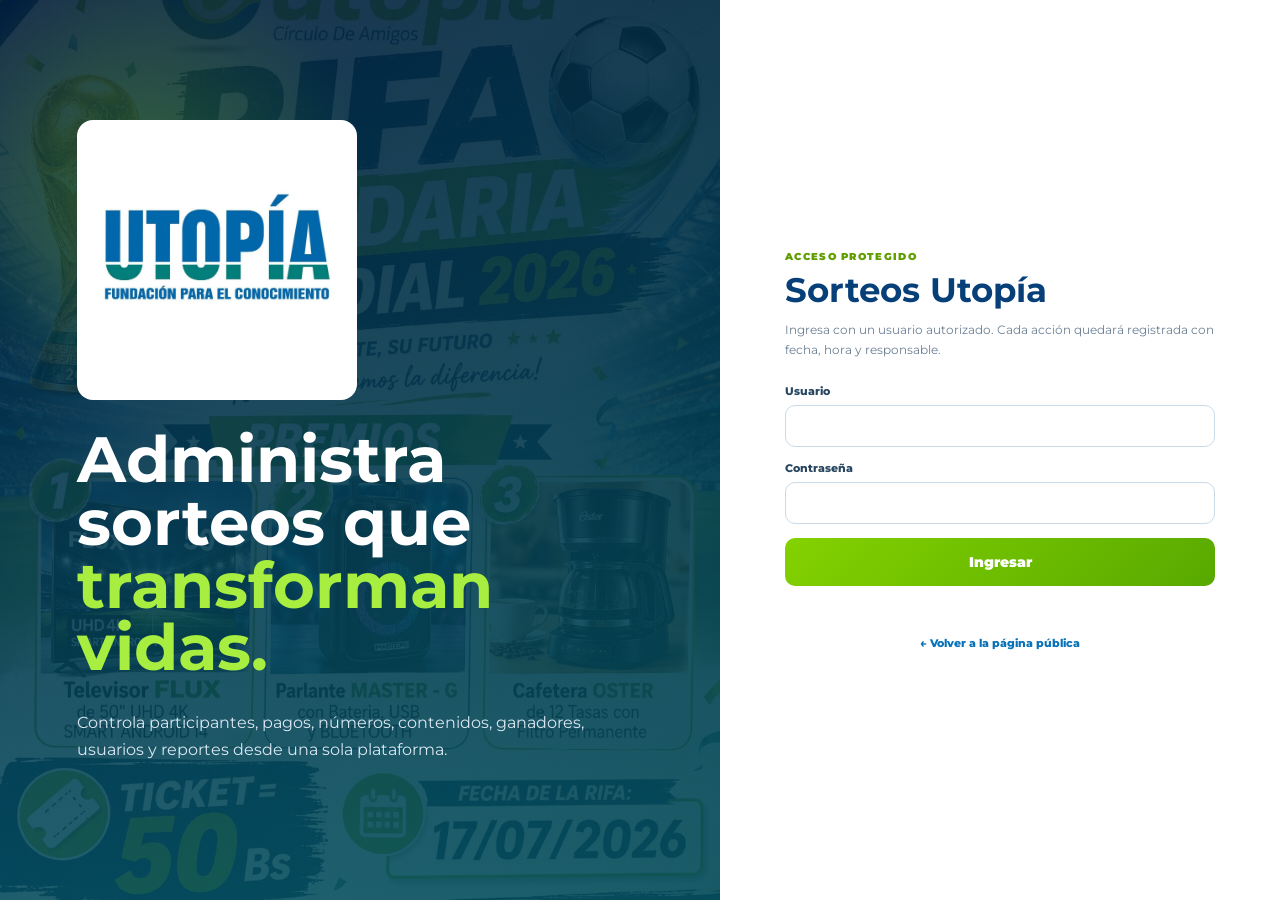
==== commit f0e9b36e: "Add files via upload" ====
--- a/admin.html
+++ b/admin.html
@@ -2,6 +2,9 @@
 <html lang="es">
 <head>
 <meta charset="utf-8"/>
+<meta http-equiv="Cache-Control" content="no-cache, no-store, must-revalidate"/>
+<meta http-equiv="Pragma" content="no-cache"/>
+<meta http-equiv="Expires" content="0"/>
 <meta content="width=device-width, initial-scale=1" name="viewport"/>
 <meta content="#052f5f" name="theme-color"/>
 <meta content="Panel administrativo de Sorteos Utopía" name="description"/>
@@ -274,5 +277,5 @@
 <dialog id="faqModal"><div class="modal-body"><button class="modal-close" data-close-modal="" type="button">×</button><h2>Pregunta frecuente</h2><form class="modal-form" id="faqForm"><input id="faqId" type="hidden"/><label>Orden<input id="faqOrder" min="1" type="number" value="1"/></label><label>Estado<select id="faqActive"><option value="true">Activo</option><option value="false">Inactivo</option></select></label><label class="full">Pregunta<input id="faqQuestion" required=""/></label><label class="full">Respuesta<textarea id="faqAnswer" required="" rows="5"></textarea></label><button class="btn green full" type="submit">Guardar pregunta</button></form></div></dialog>
 <dialog id="cashModal"><div class="modal-body"><button class="modal-close" data-close-modal="" type="button">×</button><h2>Registrar pago en efectivo</h2><form class="modal-form" id="cashForm"><label class="full">Números separados por comas<input id="cashTickets" placeholder="025, 105, 220" required=""/></label><label>Nombre completo<input id="cashName" required=""/></label><label>WhatsApp<input id="cashPhone" required=""/></label><label>Correo<input id="cashEmail" type="email"/></label><label>Departamento<input id="cashCity"/></label><label>Cédula<input id="cashIdentity"/></label><label class="full">Observaciones<textarea id="cashNotes" rows="3"></textarea></label><button class="btn green full" type="submit">Registrar y aprobar pago</button><p class="form-message full" id="cashMessage"></p></form></div></dialog>
 
-<script src="config.js"></script><script src="admin.js"></script></body>
+<script src="config.js?v=11.4.0-20260714"></script><script src="admin.js?v=11.4.0-20260714"></script></body>
 </html>
--- a/admin.css
+++ b/admin.css
@@ -1,10 +1,80 @@
-:root{--navy:#031a36;--navy2:#063b70;--blue:#0872b9;--green:#72bd00;--red:#c7372d;--yellow:#f4b400;--review:#1687d9;--text:#10253d;--muted:#6b7d8f;--line:#d9e6ef;--surface:#eef4f8;--white:#fff;--shadow:0 18px 45px rgba(3,43,82,.1)}
-*{box-sizing:border-box}body{margin:0;font-family:"Montserrat",system-ui,sans-serif;color:var(--text);background:var(--surface)}button,input,select,textarea{font:inherit}button{cursor:pointer}a{text-decoration:none;color:inherit}.login-screen{min-height:100vh;display:grid;place-items:center;padding:20px;background:linear-gradient(135deg,#031a36,#087481)}.login-card{width:min(430px,100%);padding:35px;border-radius:23px;background:white;box-shadow:0 30px 100px rgba(0,0,0,.32)}.login-card img{width:190px;margin:auto}.login-card>span{display:block;margin-top:22px;color:#5d9c00;font-size:11px;font-weight:900;text-transform:uppercase;text-align:center}.login-card h1{margin:7px 0 25px;color:#073f78;text-align:center}.login-card label,.admin-form label,.admin-view label{display:grid;gap:7px;margin-bottom:13px;color:#27435f;font-size:11px;font-weight:800}.login-card input,.admin-form input,.admin-form select,.admin-form textarea,.filters input,.filters select,.number-admin-toolbar input,.admin-view>label select{width:100%;padding:13px;border:1px solid #c9dbe8;border-radius:9px;outline:none}.login-card button,.panel button,.admin-form button,.filters button,.number-admin-toolbar button{padding:12px 15px;border:0;border-radius:9px;color:white;background:#0872b9;font-weight:900}.login-card button{width:100%;background:linear-gradient(135deg,#84ce00,#54a500)}.login-card p{min-height:20px;color:#b42318;text-align:center;font-size:12px;font-weight:700}.login-card a{display:block;margin-top:12px;color:#0872b9;text-align:center;font-size:11px;font-weight:800}
-.admin-shell{min-height:100vh;display:grid;grid-template-columns:255px 1fr}.sidebar{position:sticky;top:0;height:100vh;padding:22px 16px;display:grid;grid-template-rows:auto 1fr auto;color:white;background:linear-gradient(180deg,#031a36,#064778)}.sidebar-brand{display:flex;align-items:center;gap:12px;padding-bottom:20px;border-bottom:1px solid rgba(255,255,255,.12)}.sidebar-brand img{width:70px;padding:5px;border-radius:7px;background:white}.sidebar-brand div{display:grid}.sidebar-brand small{color:#a9bfd1;font-size:9px;text-transform:uppercase}.sidebar-brand strong{font-size:13px}.sidebar nav{display:grid;align-content:start;gap:6px;margin-top:24px}.sidebar nav button{padding:12px 14px;border:0;border-radius:9px;color:#d8e6f1;background:transparent;text-align:left;font-size:11px;font-weight:800}.sidebar nav button.active,.sidebar nav button:hover{color:white;background:rgba(126,208,0,.18)}.sidebar-user{padding-top:16px;border-top:1px solid rgba(255,255,255,.12);display:grid;gap:5px}.sidebar-user span{color:#baff72;font-size:9px;font-weight:900}.sidebar-user button{margin-top:7px;padding:9px;border:1px solid rgba(255,255,255,.25);border-radius:8px;color:white;background:transparent;font-size:10px}
-.admin-main{padding:25px clamp(18px,3vw,44px) 60px;min-width:0}.admin-header{display:flex;justify-content:space-between;align-items:center;gap:20px;margin-bottom:23px}.admin-header small{color:#6b7d8f;font-size:10px;font-weight:900;text-transform:uppercase}.admin-header h1{margin:5px 0 0;color:#073f78}.header-actions{display:flex;align-items:center;gap:10px}.header-actions a{padding:10px 13px;border:1px solid #b8d0e1;border-radius:8px;color:#07528d;font-size:10px;font-weight:900}.header-actions select{padding:10px;border:1px solid #c9dbe8;border-radius:8px}
-.admin-view{display:none}.admin-view.active{display:block}.metric-grid{display:grid;grid-template-columns:repeat(6,1fr);gap:12px;margin-bottom:18px}.metric-grid article{padding:20px;border:1px solid var(--line);border-radius:16px;background:white;box-shadow:0 10px 25px rgba(3,43,82,.06)}.metric-grid small{display:block;color:var(--muted);font-size:9px;font-weight:900;text-transform:uppercase}.metric-grid strong{display:block;margin-top:7px;color:#073f78;font-size:23px}
-.dashboard-grid{display:grid;grid-template-columns:repeat(2,1fr);gap:17px}.panel{padding:24px;border:1px solid var(--line);border-radius:18px;background:white;box-shadow:var(--shadow)}.panel-heading{display:flex;justify-content:space-between;align-items:center;gap:16px;margin-bottom:18px}.panel-heading small{color:#5f9c00;font-size:9px;font-weight:900;text-transform:uppercase;letter-spacing:.12em}.panel-heading h2{margin:5px 0 0;color:#073f78;font-size:23px}.panel-heading>div:last-child{display:flex;gap:7px}.panel button.secondary{color:#07528d;background:#edf5fa;border:1px solid #b8d1e2}.large-progress{height:13px;overflow:hidden;border-radius:99px;background:#dce6ec}.large-progress span{display:block;height:100%;width:0;background:linear-gradient(90deg,#008c88,#72bd00)}.status-list,.bar-list,.audit-list{display:grid;gap:9px;margin-top:16px}.status-list div,.bar-list div,.audit-list article{padding:10px 12px;border-radius:9px;background:#f4f8fb}.status-list div,.bar-list div{display:flex;justify-content:space-between;gap:15px;font-size:11px}.audit-list article{font-size:10px;line-height:1.5}.audit-list strong{display:block;color:#073f78}.two-column{display:grid;grid-template-columns:1.1fr .9fr;gap:18px}.admin-form{display:grid;grid-template-columns:repeat(2,1fr);gap:12px}.admin-form label{margin:0}.admin-form .full{grid-column:1/-1}.form-actions{display:flex;gap:8px}.form-message{min-height:20px;color:#b42318;font-size:11px;font-weight:800}.filters{display:grid;grid-template-columns:1fr 220px auto;gap:9px;margin-bottom:16px}.table-wrap{overflow-x:auto}table{width:100%;border-collapse:collapse}th,td{padding:12px 10px;border-bottom:1px solid #e3ebf1;text-align:left;font-size:10px;vertical-align:top}th{color:#4f667b;background:#f3f7fa;text-transform:uppercase}.table-actions{display:flex;flex-wrap:wrap;gap:5px}.table-actions button{padding:6px 8px;font-size:9px}.payment-cards{display:grid;grid-template-columns:repeat(2,1fr);gap:13px}.payment-card{padding:17px;border:1px solid var(--line);border-radius:14px;background:#f9fbfc}.payment-card header{display:flex;justify-content:space-between;gap:15px}.payment-card h3{margin:0;color:#073f78;font-size:15px}.payment-card p{color:var(--muted);font-size:10px;line-height:1.5}.payment-card .actions{display:flex;flex-wrap:wrap;gap:6px}.payment-card .approve{background:#4aa600}.payment-card .reject{background:#c7372d}.payment-card .review{background:#1687d9}.number-admin-toolbar{display:grid;grid-template-columns:1fr auto auto;gap:8px;margin-bottom:13px}.admin-legend{display:flex;flex-wrap:wrap;gap:12px;margin-bottom:13px}.admin-legend span{display:flex;align-items:center;gap:6px;font-size:10px;font-weight:800;color:#536779}.admin-legend i{width:12px;height:12px;border-radius:3px}.available{background:#72bd00}.reserved{background:#f4b400}.review{background:#1687d9}.sold{background:#c7372d}.blocked{background:#7c8793}.admin-number-grid{display:grid;grid-template-columns:repeat(10,1fr);gap:7px}.admin-number-grid button{min-height:42px;padding:5px;border:0;border-radius:8px;color:white;font-size:10px;font-weight:900}.ticket-pagination{display:flex;justify-content:space-between;align-items:center;margin-top:14px}.draw-preview{margin:14px 0;padding:17px;border-radius:13px;background:#eef6fa}.draw-preview dl{display:grid;gap:8px}.draw-preview dl div{display:flex;justify-content:space-between}.draw-button{width:100%;margin-top:10px;padding:17px!important;background:linear-gradient(135deg,#84ce00,#54a500)!important}.result-card{padding:16px;margin-bottom:11px;border:1px solid var(--line);border-radius:13px}.result-card h3{margin:0;color:#073f78}.result-card textarea{width:100%;margin-top:9px;padding:10px;border:1px solid #c9dbe8;border-radius:8px}.result-card .actions{display:flex;flex-wrap:wrap;gap:6px;margin-top:8px}.report-content{display:grid;grid-template-columns:repeat(3,1fr);gap:12px}.report-card{padding:17px;border:1px solid var(--line);border-radius:13px}.report-card small{color:var(--muted);font-size:9px;font-weight:900;text-transform:uppercase}.report-card strong{display:block;margin-top:6px;color:#073f78;font-size:22px}.user-row{display:grid;grid-template-columns:1fr auto;gap:12px;padding:13px;border-bottom:1px solid #e3ebf1}.user-row small{color:var(--muted)}.admin-modal{width:min(560px,calc(100% - 25px));padding:0;border:0;border-radius:18px}.admin-modal::backdrop{background:rgba(2,18,38,.72)}.admin-modal>form,.admin-modal>div{position:relative;padding:27px}.admin-modal h2{color:#073f78}.modal-close{position:absolute;right:12px;top:11px;width:38px;height:38px;border:0;border-radius:50%;background:#eaf3f8;color:#073f78;font-size:24px}.modal-actions{display:flex;flex-wrap:wrap;gap:8px}.modal-actions .danger{background:#c7372d}
-@media print{.sidebar,.admin-header,.panel-heading button,.header-actions{display:none!important}.admin-shell{display:block}.admin-main{padding:0}.admin-view{display:none!important}#view-reports{display:block!important}.panel{box-shadow:none;border:0}}
-@media(max-width:1100px){.metric-grid{grid-template-columns:repeat(3,1fr)}.two-column{grid-template-columns:1fr}.payment-cards{grid-template-columns:1fr}.admin-number-grid{grid-template-columns:repeat(8,1fr)}}
-@media(max-width:800px){.admin-shell{grid-template-columns:1fr}.sidebar{position:static;height:auto;grid-template-rows:auto auto auto}.sidebar nav{grid-template-columns:repeat(3,1fr)}.sidebar nav button{text-align:center}.admin-header{align-items:flex-start;flex-direction:column}.metric-grid{grid-template-columns:repeat(2,1fr)}.dashboard-grid{grid-template-columns:1fr}.filters{grid-template-columns:1fr}.admin-form{grid-template-columns:1fr}.admin-form .full{grid-column:auto}.admin-number-grid{grid-template-columns:repeat(5,1fr)}.report-content{grid-template-columns:1fr 1fr}}
-@media(max-width:520px){.sidebar nav{grid-template-columns:repeat(2,1fr)}.admin-main{padding-inline:12px}.metric-grid{grid-template-columns:1fr}.report-content{grid-template-columns:1fr}}
+
+    :root{
+      --navy:#03254b;--navy-2:#063e72;--blue:#0b70b7;--teal:#078985;
+      --green:#78c900;--green-dark:#599b00;--red:#c9362d;--yellow:#f0b400;
+      --review:#f97316;--gray:#7d8997;--text:#123a69;--muted:#6b7f94;
+      --line:#d8e5ee;--surface:#eef4f8;--white:#fff;--shadow:0 18px 45px rgba(3,43,82,.10);
+    }
+    *{box-sizing:border-box}
+    [hidden]{display:none!important}
+    html{scroll-behavior:smooth}
+    body{margin:0;font-family:"Montserrat",system-ui,sans-serif;color:var(--text);background:var(--surface)}
+    button,input,select,textarea{font:inherit}
+    button{cursor:pointer}
+    button:disabled{opacity:.55;cursor:not-allowed}
+    a{text-decoration:none;color:inherit}
+    img{display:block;max-width:100%}
+    .sr-only{position:absolute;width:1px;height:1px;overflow:hidden;clip:rect(0,0,0,0)}
+    .toast{position:fixed;right:18px;bottom:18px;z-index:1000;max-width:430px;padding:14px 17px;border-radius:14px;color:white;background:#064b7b;box-shadow:0 18px 40px rgba(0,0,0,.25);font-size:12px;font-weight:700;transform:translateY(130%);opacity:0;transition:.25s}
+    .toast.show{transform:translateY(0);opacity:1}.toast.error{background:#a7251f}.toast.success{background:#368900}
+
+    /* LOGIN */
+    .login-screen{min-height:100vh;display:grid;grid-template-columns:minmax(0,1fr) minmax(420px,560px);background:linear-gradient(135deg,#021b37,#076273)}
+    .login-visual{position:relative;overflow:hidden;padding:clamp(35px,6vw,90px);display:grid;align-content:center;color:white;background:radial-gradient(circle at 20% 20%,rgba(126,209,0,.27),transparent 24%),linear-gradient(145deg,rgba(2,28,58,.9),rgba(6,102,112,.88)),url('assets/rifa-solidaria-2026.png') center/cover}
+    .login-visual:after{content:"";position:absolute;inset:0;background:linear-gradient(90deg,transparent,rgba(2,20,42,.28))}
+    .login-visual>*{position:relative;z-index:1}.login-visual img{width:min(280px,70%);padding:14px;border-radius:16px;background:white}.login-visual h2{max-width:780px;margin:28px 0 14px;font-size:clamp(35px,5vw,72px);line-height:.98}.login-visual h2 span{color:#a7ee41}.login-visual p{max-width:650px;color:#d9e7f2;line-height:1.7}
+    .login-panel{display:grid;place-items:center;padding:26px;background:white}.login-card{width:min(100%,430px)}.login-card>span{display:block;color:#609e00;font-size:10px;font-weight:900;text-transform:uppercase;letter-spacing:.13em}.login-card h1{margin:6px 0 9px;color:#073f78;font-size:34px}.login-card>p{margin:0 0 25px;color:var(--muted);line-height:1.6;font-size:12px}.login-card label,.form-label{display:grid;gap:7px;margin-bottom:14px;color:#294761;font-size:11px;font-weight:800}.login-card input,.input,.select,.textarea{width:100%;padding:13px;border:1px solid #c9dbe8;border-radius:10px;outline:none;color:var(--text);background:white}.login-card input:focus,.input:focus,.select:focus,.textarea:focus{border-color:#0b70b7;box-shadow:0 0 0 3px rgba(11,112,183,.1)}.login-card button,.btn{display:inline-flex;align-items:center;justify-content:center;gap:7px;padding:12px 15px;border:0;border-radius:10px;color:white;background:#0b70b7;font-size:11px;font-weight:900}.login-card>button{width:100%;padding:15px;background:linear-gradient(135deg,#84d200,#58a900);font-size:14px}.login-message{min-height:22px;margin:12px 0!important;color:#b42318!important;text-align:center;font-weight:800}.login-card a{display:block;margin-top:16px;color:#0872b9;text-align:center;font-size:11px;font-weight:800}
+
+    /* LAYOUT */
+    .admin-shell{min-height:100vh;display:grid;grid-template-columns:270px minmax(0,1fr)}
+    .sidebar{position:sticky;top:0;height:100vh;display:grid;grid-template-rows:auto 1fr auto;padding:22px 16px;color:white;background:linear-gradient(180deg,#021d3d,#064875)}
+    .sidebar-brand{display:flex;align-items:center;gap:12px;padding:0 4px 20px;border-bottom:1px solid rgba(255,255,255,.12)}.sidebar-brand img{width:72px;height:72px;object-fit:contain;padding:6px;border-radius:10px;background:white}.sidebar-brand small{display:block;color:#9eb7cc;font-size:8px;text-transform:uppercase}.sidebar-brand strong{font-size:13px}
+    .sidebar nav{display:grid;align-content:start;gap:5px;margin-top:20px;overflow:auto}.sidebar nav button{display:flex;align-items:center;gap:10px;padding:12px 14px;border:0;border-radius:10px;color:#d7e5f0;background:transparent;text-align:left;font-size:11px;font-weight:800}.sidebar nav button:hover,.sidebar nav button.active{color:white;background:rgba(123,205,0,.18)}.nav-icon{width:22px;text-align:center;font-size:15px}
+    .sidebar-user{padding:16px 6px 0;border-top:1px solid rgba(255,255,255,.12)}.sidebar-user strong{display:block}.sidebar-user span{display:block;margin-top:3px;color:#baff72;font-size:9px;font-weight:900}.sidebar-user button{width:100%;margin-top:10px;padding:9px;border:1px solid rgba(255,255,255,.25);border-radius:9px;color:white;background:transparent;font-size:10px}
+    .admin-main{min-width:0;padding:24px clamp(16px,3vw,42px) 60px}.admin-header{position:sticky;top:0;z-index:25;display:flex;align-items:center;justify-content:space-between;gap:18px;margin:-24px calc(clamp(16px,3vw,42px)*-1) 23px;padding:17px clamp(16px,3vw,42px);border-bottom:1px solid var(--line);background:rgba(238,244,248,.94);backdrop-filter:blur(12px)}.admin-header small{color:var(--muted);font-size:9px;font-weight:900;text-transform:uppercase;letter-spacing:.12em}.admin-header h1{margin:4px 0 0;color:#073f78;font-size:clamp(24px,3vw,36px)}.header-actions{display:flex;align-items:center;gap:9px}.header-actions a,.header-actions button,.header-actions select{padding:10px 12px;border:1px solid #bfd3e1;border-radius:9px;color:#07528d;background:white;font-size:10px;font-weight:900}.mobile-menu{display:none!important}.admin-view{display:none}.admin-view.active{display:block}
+
+    /* COMMON */
+    .metric-grid{display:grid;grid-template-columns:repeat(4,minmax(0,1fr));gap:12px;margin-bottom:18px}.metric-card{position:relative;overflow:hidden;min-height:115px;padding:18px;border:1px solid var(--line);border-radius:18px;background:white;box-shadow:0 10px 26px rgba(3,43,82,.06)}.metric-card:after{content:"";position:absolute;right:-15px;bottom:-22px;width:80px;height:80px;border-radius:50%;background:rgba(8,114,185,.06)}.metric-card small{display:block;color:var(--muted);font-size:8px;font-weight:900;text-transform:uppercase;letter-spacing:.08em}.metric-card strong{display:block;margin-top:9px;color:#073f78;font-size:25px}.metric-card em{display:block;margin-top:5px;color:#5b7286;font-size:9px;font-style:normal}.dashboard-grid,.two-column{display:grid;grid-template-columns:repeat(2,minmax(0,1fr));gap:17px}.panel{padding:22px;border:1px solid var(--line);border-radius:19px;background:white;box-shadow:var(--shadow)}.panel-heading{display:flex;justify-content:space-between;align-items:center;gap:12px;margin-bottom:17px}.panel-heading small{display:block;color:#629f00;font-size:8px;font-weight:900;text-transform:uppercase;letter-spacing:.13em}.panel-heading h2{margin:5px 0 0;color:#073f78;font-size:22px}.panel-heading-actions{display:flex;flex-wrap:wrap;gap:7px}.btn{padding:10px 12px}.btn.green{background:#62aa00}.btn.red{background:#bd3028}.btn.yellow{color:#604900;background:#f0b400}.btn.gray{color:#07528d;background:#edf5fa;border:1px solid #bdd3e2}.btn.dark{background:#052f5f}.btn.small{padding:7px 9px;font-size:9px}.btn.full{width:100%}.button-row{display:flex;flex-wrap:wrap;gap:8px}.status-list,.bar-list,.audit-list{display:grid;gap:8px}.status-row,.bar-row,.audit-item{padding:10px 12px;border-radius:10px;background:#f3f7fa}.status-row,.bar-row{display:flex;justify-content:space-between;gap:15px;font-size:11px}.audit-item{font-size:10px;line-height:1.5}.audit-item strong{display:block;color:#073f78}.large-progress{height:13px;overflow:hidden;border-radius:999px;background:#dce6ec}.large-progress span{display:block;height:100%;width:0;background:linear-gradient(90deg,#008c88,#72bd00)}.progress-text{display:block;margin-top:9px;color:#073f78;font-size:25px}.empty{padding:24px;border:1px dashed #bfd0dc;border-radius:13px;color:var(--muted);text-align:center;font-size:11px}
+    .admin-form{display:grid;grid-template-columns:repeat(2,minmax(0,1fr));gap:12px}.admin-form .full{grid-column:1/-1}.admin-form label,.modal-form label{display:grid;gap:7px;color:#294761;font-size:10px;font-weight:800}.admin-form input,.admin-form select,.admin-form textarea,.filters input,.filters select,.toolbar input,.toolbar select,.modal-form input,.modal-form select,.modal-form textarea{width:100%;padding:12px;border:1px solid #c9dbe8;border-radius:9px;outline:none;background:white;color:var(--text)}.admin-form input:focus,.admin-form select:focus,.admin-form textarea:focus,.filters input:focus,.filters select:focus,.toolbar input:focus,.toolbar select:focus,.modal-form input:focus,.modal-form select:focus,.modal-form textarea:focus{border-color:#0872b9;box-shadow:0 0 0 3px rgba(8,114,185,.09)}.form-message{min-height:20px;margin:8px 0 0;color:#b42318;font-size:10px;font-weight:800}.help{margin:3px 0 0;color:var(--muted);font-size:9px;line-height:1.5}.code-preview{display:flex;align-items:center;gap:7px;padding:10px;border:1px solid #d4e1eb;border-radius:10px;background:#f6f9fb}.code-preview span{width:37px;height:47px;display:grid;place-items:center;border-radius:8px;color:white;background:linear-gradient(180deg,#263e56,#071321);font-size:23px;font-weight:900}.filters,.toolbar{display:grid;grid-template-columns:1fr 220px auto;gap:9px;margin-bottom:15px}.table-wrap{overflow:auto;border:1px solid var(--line);border-radius:12px}table{width:100%;border-collapse:collapse;background:white}th,td{padding:11px 9px;border-bottom:1px solid #e4ebf0;text-align:left;font-size:9px;vertical-align:top}th{position:sticky;top:0;color:#50667a;background:#f2f6f9;text-transform:uppercase;z-index:1}.table-actions{display:flex;flex-wrap:wrap;gap:4px}.badge{display:inline-flex;padding:5px 8px;border-radius:999px;font-size:8px;font-weight:900}.badge.green{color:#2d6b00;background:#e8f6d6}.badge.blue{color:#9a3412;background:#ffedd5}.badge.yellow{color:#6c5100;background:#fff1bd}.badge.red{color:#91231d;background:#f9d8d4}.badge.gray{color:#4e5d69;background:#e6ebef}
+    .payment-cards,.content-grid,.prize-list,.result-list{display:grid;grid-template-columns:repeat(2,minmax(0,1fr));gap:12px}.payment-card,.content-card,.prize-card,.result-card{padding:16px;border:1px solid var(--line);border-radius:15px;background:#f9fbfc}.payment-card header,.content-card header,.prize-card header,.result-card header{display:flex;justify-content:space-between;gap:12px}.payment-card h3,.content-card h3,.prize-card h3,.result-card h3{margin:0;color:#073f78;font-size:15px}.payment-card p,.content-card p,.prize-card p,.result-card p{color:var(--muted);font-size:10px;line-height:1.55}.card-image{width:100%;height:160px;object-fit:cover;margin:10px 0;border-radius:11px;background:#e7edf2}.proof-link{display:inline-flex;margin-top:5px;color:#0872b9;font-size:10px;font-weight:900}.image-upload{display:grid;grid-template-columns:1fr auto;gap:7px;margin-top:8px}.image-upload input{font-size:9px}.inline-form{display:grid;gap:8px}.inline-form input,.inline-form textarea{width:100%;padding:10px;border:1px solid #c9dbe8;border-radius:8px}.inline-form textarea{min-height:76px}.inline-form .two{display:grid;grid-template-columns:90px 1fr;gap:8px}.number-grid{display:grid;grid-template-columns:repeat(10,minmax(0,1fr));gap:7px}.number-button{min-height:43px;padding:5px;border:0;border-radius:8px;color:white;font-size:10px;font-weight:900}.number-button.available{background:#72bd00}.number-button.reserved{background:#f0b400}.number-button.review{background:#f97316}.number-button.sold{background:#c7372d}.number-button.blocked{background:#7c8793}.legend{display:flex;flex-wrap:wrap;gap:11px;margin-bottom:12px}.legend span{display:flex;align-items:center;gap:6px;color:#536779;font-size:9px;font-weight:800}.legend i{width:12px;height:12px;border-radius:3px}.pagination{display:flex;justify-content:space-between;align-items:center;margin-top:13px}.draw-preview{margin:13px 0;padding:15px;border-radius:12px;background:#eef6fa}.draw-preview dl{display:grid;gap:8px;margin:0}.draw-preview dl div{display:flex;justify-content:space-between;gap:14px}.draw-preview dt{color:var(--muted);font-size:10px}.draw-preview dd{margin:0;font-size:10px;font-weight:800}.draw-button{width:100%;padding:16px!important;background:linear-gradient(135deg,#84ce00,#54a500)!important}.result-card textarea{width:100%;min-height:115px;padding:10px;border:1px solid #c9dbe8;border-radius:8px}.report-content{display:grid;grid-template-columns:repeat(4,minmax(0,1fr));gap:11px}.report-card{padding:16px;border:1px solid var(--line);border-radius:13px}.report-card small{display:block;color:var(--muted);font-size:8px;font-weight:900;text-transform:uppercase}.report-card strong{display:block;margin-top:7px;color:#073f78;font-size:21px}.user-row{display:grid;grid-template-columns:1fr auto;gap:10px;padding:12px;border-bottom:1px solid #e4ebf0}.user-row small{color:var(--muted)}
+
+    /* MODALS */
+    dialog{width:min(590px,calc(100% - 24px));padding:0;border:0;border-radius:20px;box-shadow:0 30px 90px rgba(0,0,0,.32)}dialog::backdrop{background:rgba(2,18,38,.72);backdrop-filter:blur(5px)}.modal-body{position:relative;padding:25px}.modal-close{position:absolute;right:12px;top:11px;width:38px;height:38px;border:0;border-radius:50%;color:#073f78;background:#eaf3f8;font-size:23px}.modal-body h2{margin:0 0 20px;color:#073f78}.modal-form{display:grid;grid-template-columns:repeat(2,minmax(0,1fr));gap:11px}.modal-form .full{grid-column:1/-1}.modal-actions{display:flex;flex-wrap:wrap;gap:8px;margin-top:15px}
+
+
+    .system-config{display:grid;grid-template-columns:repeat(2,minmax(0,1fr));gap:12px}.system-config .full{grid-column:1/-1}.system-config label{display:grid;gap:7px;color:#294761;font-size:10px;font-weight:800}.system-config input,.system-config select,.system-config textarea{width:100%;padding:12px;border:1px solid #c9dbe8;border-radius:9px}.bulk-panel{margin-top:16px;padding:18px;border:1px solid var(--line);border-radius:15px;background:#f8fbfd}.technical-grid{display:grid;grid-template-columns:repeat(2,minmax(0,1fr));gap:8px}.technical-item{padding:10px;border-radius:9px;background:#f3f7fa}.technical-item small{display:block;color:var(--muted);font-size:8px}.technical-item strong{display:block;margin-top:4px;font-size:10px;word-break:break-all}.report-breakdowns{display:grid;grid-template-columns:repeat(2,minmax(0,1fr));gap:14px;margin-top:15px}.role-select{min-width:145px;padding:8px;border:1px solid #c9dbe8;border-radius:8px;background:white}.raffle-extra-preview{width:100%;max-height:220px;object-fit:cover;border-radius:12px;background:#edf3f7}.
+
+    .order-cards{display:grid;grid-template-columns:repeat(2,minmax(0,1fr));gap:14px}
+    .order-card{padding:17px;border:1px solid var(--line);border-radius:16px;background:#fff;box-shadow:0 10px 28px rgba(3,43,82,.06)}
+    .order-card header{display:flex;justify-content:space-between;gap:12px;align-items:flex-start}
+    .order-card h3{margin:0;color:#073f78;font-size:16px}.order-card small{color:var(--muted)}
+    .order-meta{display:grid;grid-template-columns:repeat(2,minmax(0,1fr));gap:8px;margin:12px 0}
+    .order-meta div{padding:9px;border-radius:10px;background:#f3f7fa;font-size:9px;overflow-wrap:anywhere}
+    .order-tickets{display:flex;flex-wrap:wrap;gap:6px;margin:10px 0}
+    .order-ticket{display:inline-flex;align-items:center;gap:5px;padding:6px 8px;border-radius:8px;color:#fff;font-size:9px;font-weight:900}
+    .order-ticket.available{background:#72bd00}.order-ticket.reserved{background:#f0b400;color:#4f3a00}
+    .order-ticket.review{background:#f97316}.order-ticket.sold{background:#c7372d}.order-ticket.blocked{background:#7c8793}
+    .order-actions{display:flex;flex-wrap:wrap;gap:7px;margin-top:12px}
+    .editable-label{position:relative}.editable-label:after{content:"✎";position:absolute;right:8px;top:0;color:#0872b9;font-size:11px}
+    .live-fullscreen{background:#fff!important;color:#07528d!important}
+    @media(max-width:760px){.order-cards,.order-meta{grid-template-columns:1fr}}
+
+    @media print{.sidebar,.admin-header,.panel-heading-actions,.no-print{display:none!important}.admin-shell{display:block}.admin-main{padding:0}.admin-view{display:none!important}#view-reports{display:block!important}.panel{box-shadow:none;border:0}.report-content{grid-template-columns:repeat(3,1fr)}}
+
+    /* SORTEOS EN VIVO */
+    .live-control-grid{display:grid;grid-template-columns:1.15fr 1.15fr auto auto auto;gap:10px;align-items:end;margin-bottom:14px}
+    .live-stats{display:grid;grid-template-columns:repeat(6,minmax(0,1fr));gap:9px;margin:14px 0}
+    .live-stat{padding:12px;border:1px solid var(--line);border-radius:13px;background:#f5f9fc;text-align:center}.live-stat strong{display:block;color:#073f78;font-size:21px}.live-stat small{display:block;margin-top:4px;color:var(--muted);font-size:8px;font-weight:900;text-transform:uppercase}
+    .live-stage{position:relative;overflow:hidden;min-height:500px;padding:28px;border-radius:22px;color:#fff;background:linear-gradient(180deg,rgba(1,16,39,.55),rgba(1,28,57,.92)),url('assets/sorteos-en-vivo-utopia.png') center top/cover no-repeat;box-shadow:0 22px 65px rgba(1,30,61,.28)}
+    .live-stage:after{content:"";position:absolute;inset:0;background:radial-gradient(circle at 50% 55%,rgba(0,225,204,.22),transparent 42%);pointer-events:none}.live-stage>*{position:relative;z-index:1}
+    .live-stage-head{text-align:center}.live-stage-head small{color:#b9ff69;font-size:10px;font-weight:900;letter-spacing:.15em;text-transform:uppercase}.live-stage-head h2{margin:8px 0 5px;font-size:clamp(30px,4vw,56px);line-height:1}.live-stage-head h2 span{color:#16d8b9}.live-stage-head p{margin:0;color:#d6e7f3;font-size:11px}
+    .live-reels{display:flex;justify-content:center;gap:9px;margin:54px auto 28px;perspective:900px}.live-reel{position:relative;width:clamp(58px,8vw,102px);height:clamp(86px,12vw,142px);display:grid;place-items:center;overflow:hidden;border:2px solid #4bcce8;border-radius:12px;color:#edfaff;background:linear-gradient(180deg,#223a53 0%,#061421 49%,#27405a 50%,#07111b 100%);box-shadow:inset 0 0 20px rgba(255,255,255,.12),0 0 22px rgba(0,211,255,.34);font-family:Arial Black,Impact,sans-serif;font-size:clamp(48px,7vw,92px);font-weight:900;text-shadow:0 3px 0 #000}.live-reel:before,.live-reel:after{content:"";position:absolute;left:0;right:0;height:2px;background:rgba(255,255,255,.28)}.live-reel:before{top:48%}.live-reel:after{top:52%}.live-reel.spinning{animation:liveGlow .5s infinite alternate}.live-reel.frozen{border-color:#8ee800;color:#fff;box-shadow:inset 0 0 20px rgba(255,255,255,.16),0 0 30px rgba(126,232,0,.55);transform:translateY(-4px)}
+    @keyframes liveGlow{from{filter:brightness(.85)}to{filter:brightness(1.32)}}
+    .live-stage-actions{display:flex;justify-content:center;flex-wrap:wrap;gap:10px}.live-stop{min-width:min(100%,430px);padding:15px 22px;border:1px solid #5effc8;border-radius:999px;color:#fff;background:linear-gradient(90deg,#0872b9,#008c79);font-size:12px;font-weight:900;text-transform:uppercase;letter-spacing:.04em;box-shadow:0 10px 35px rgba(0,223,186,.23)}.live-stop:disabled{background:#566a79;border-color:#7f929e}.live-cancel{padding:14px;border:1px solid rgba(255,255,255,.35);border-radius:999px;color:#fff;background:rgba(0,0,0,.28);font-size:10px;font-weight:850}.live-progress{text-align:center;margin-top:16px;color:#cce1ed;font-size:10px}.live-progress strong{color:#adff56}.live-control-code{text-align:center;margin-top:8px;color:#86afc8;font-size:9px}
+    .live-winner{margin-top:22px;padding:20px;border:1px solid rgba(165,255,83,.55);border-radius:17px;background:rgba(3,25,48,.88);text-align:center}.live-winner .winner-label{color:#baff72;font-size:10px;font-weight:900;text-transform:uppercase;letter-spacing:.13em}.live-winner .winner-number{display:block;margin:9px 0;color:#fff;font-size:clamp(54px,8vw,100px);line-height:1;font-weight:950}.live-winner h3{margin:7px 0;font-size:25px}.live-winner p{margin:5px 0;color:#d4e7f1}.live-contact-actions{display:flex;justify-content:center;flex-wrap:wrap;gap:9px;margin-top:14px}.live-contact-actions a,.live-contact-actions button{padding:11px 15px;border:0;border-radius:10px;font-size:10px;font-weight:900}.live-call{background:#79c900;color:#fff}.live-whatsapp{background:#1fae5b;color:#fff}.live-next{background:#fff;color:#07528d}
+    .live-winners-grid{display:grid;grid-template-columns:repeat(3,minmax(0,1fr));gap:12px}.live-winner-card{padding:15px;border:1px solid var(--line);border-radius:15px;background:#f7fafc}.live-winner-card small{color:#619d00;font-size:8px;font-weight:900;text-transform:uppercase}.live-winner-card strong{display:block;margin:7px 0;color:#073f78;font-size:18px}.live-winner-card p{margin:4px 0;color:#60768a;font-size:10px}.live-winner-card .ticket{display:inline-flex;margin-top:7px;padding:7px 10px;border-radius:8px;color:#fff;background:#073f78;font-size:19px;font-weight:900}
+    @media(max-width:1180px){.live-control-grid{grid-template-columns:repeat(2,minmax(0,1fr))}.live-stats{grid-template-columns:repeat(3,minmax(0,1fr))}.live-winners-grid{grid-template-columns:repeat(2,minmax(0,1fr))}.metric-grid{grid-template-columns:repeat(3,1fr)}.report-content{grid-template-columns:repeat(3,1fr)}.number-grid{grid-template-columns:repeat(8,1fr)}}
+    @media(max-width:950px){.login-screen{grid-template-columns:1fr}.login-visual{display:none}.admin-shell{grid-template-columns:1fr}.sidebar{position:static;height:auto;grid-template-rows:auto auto auto}.sidebar nav{grid-template-columns:repeat(3,1fr)}.sidebar nav button{justify-content:center;text-align:center}.admin-header{position:static;margin:-24px -16px 22px;padding:14px 16px}.mobile-menu{display:inline-flex!important}.metric-grid{grid-template-columns:repeat(2,1fr)}.two-column,.dashboard-grid{grid-template-columns:1fr}.payment-cards,.content-grid,.prize-list,.result-list{grid-template-columns:1fr}.report-content{grid-template-columns:repeat(2,1fr)}}
+    @media(max-width:620px){.live-control-grid,.live-winners-grid{grid-template-columns:1fr}.live-stats{grid-template-columns:repeat(2,minmax(0,1fr))}.live-stage{min-height:440px;padding:20px 12px}.live-reels{gap:5px;margin-top:45px}.live-reel{border-radius:8px}.admin-main{padding:18px 10px 50px}.admin-header{align-items:flex-start;flex-direction:column;margin:-18px -10px 18px}.header-actions{width:100%;flex-wrap:wrap}.header-actions select{flex:1}.sidebar{padding:14px 10px}.sidebar-brand img{width:58px;height:58px}.sidebar nav{grid-template-columns:repeat(2,1fr)}.sidebar nav button{font-size:9px}.metric-grid,.admin-form,.modal-form,.report-content{grid-template-columns:1fr}.admin-form .full,.modal-form .full{grid-column:auto}.filters,.toolbar{grid-template-columns:1fr}.number-grid{grid-template-columns:repeat(5,1fr)}.panel{padding:16px}.panel-heading{align-items:flex-start;flex-direction:column}.panel-heading-actions{width:100%}.panel-heading-actions .btn{flex:1}.image-upload{grid-template-columns:1fr}.login-panel{padding:20px}.login-card h1{font-size:29px}}
+  
+.card-image.image-error{object-fit:contain;padding:1rem;background:#f7fbff}.header-actions.context-hidden{display:none!important}
